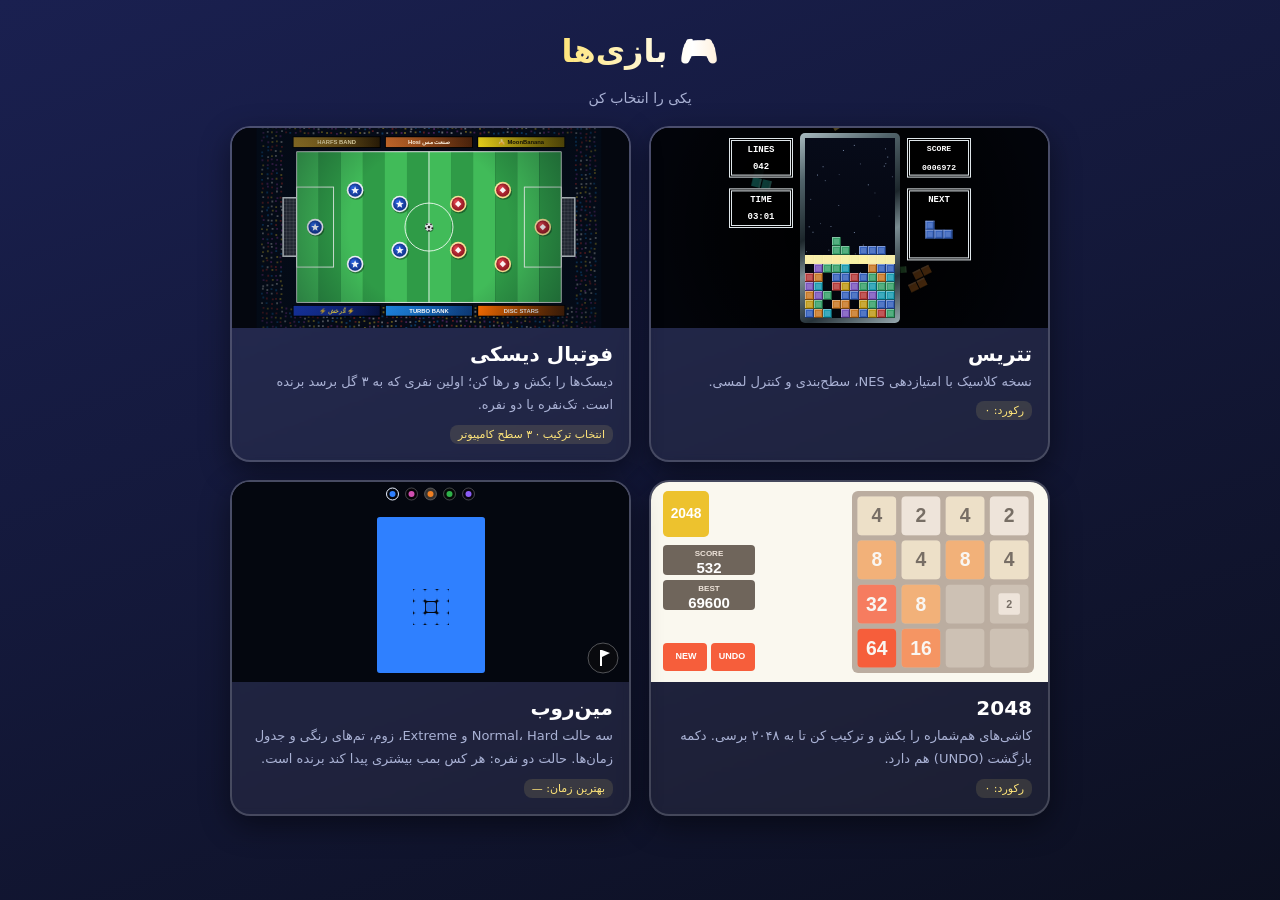
==== index.html @ 076b782a "Update games: hub, Tetris, Disc Football, 2048, Minesweeper" ====
<!DOCTYPE html>
<html lang="fa" dir="rtl">
<head>
<meta charset="UTF-8">
<meta name="viewport" content="width=device-width, initial-scale=1, viewport-fit=cover">
<meta name="theme-color" content="#0f1220">
<title>بازی‌ها</title>
<style>
*{box-sizing:border-box;-webkit-tap-highlight-color:transparent}
html,body{min-height:100%;margin:0}
body{background:linear-gradient(160deg,#1a2050,#0b0e1c 55%,#10241c);background-size:200% 200%;animation:bgMove 16s ease-in-out infinite alternate,pageIn .5s;
  color:#fff;font-family:Tahoma,system-ui,sans-serif;display:flex;flex-direction:column;align-items:center;
  padding:max(26px,env(safe-area-inset-top)) 16px 34px;gap:20px;min-height:100vh;overflow-x:hidden}
body.leaving{animation:out .26s forwards}
#fx{position:fixed;inset:0;pointer-events:none;overflow:hidden;z-index:0}
.fl{position:absolute;bottom:-60px;opacity:0;animation:floatUp linear infinite}
h1,p.sub,.grid{position:relative;z-index:1}
h1{margin:6px 0 0;font-size:32px;background:linear-gradient(90deg,#ffe57a,#fff,#ffb347,#ffe57a);background-size:250% 100%;-webkit-background-clip:text;background-clip:text;
  color:transparent;animation:shimmer 4s linear infinite,drop .8s cubic-bezier(.2,1.6,.4,1)}
p.sub{margin:0;color:#aab2d5;font-size:14px;animation:fadeUp .6s .2s backwards}
.grid{display:grid;grid-template-columns:1fr;gap:18px;width:100%;max-width:920px}
@media (min-width:640px){.grid{grid-template-columns:1fr 1fr}}
@media (min-width:960px){.grid{grid-template-columns:repeat(2,1fr);max-width:820px}}
a.card{display:block;text-decoration:none;color:inherit;border-radius:20px;overflow:hidden;border:2px solid rgba(255,255,255,.18);
  background:rgba(255,255,255,.06);backdrop-filter:blur(4px);box-shadow:0 10px 30px rgba(0,0,0,.45);
  animation:cardIn .7s cubic-bezier(.2,1.2,.4,1) backwards;transition:transform .2s,border-color .2s,box-shadow .2s}
a.card:nth-child(1){animation-delay:.25s}a.card:nth-child(2){animation-delay:.4s}a.card:nth-child(3){animation-delay:.55s}a.card:nth-child(4){animation-delay:.7s}
@media (hover:hover){a.card:hover{transform:translateY(-8px) scale(1.02);border-color:#ffe57a;box-shadow:0 18px 40px rgba(0,0,0,.55),0 0 24px rgba(255,229,122,.25)}}
a.card:active{transform:scale(.96);border-color:#ffe57a}
.thumb{height:200px;background:#000;position:relative;overflow:hidden;transition:transform .4s}
a.card:hover .thumb{transform:scale(1.06)}
.thumb canvas{position:absolute;inset:0;width:100%;height:100%;display:block}
.t1{background:radial-gradient(circle at 50% 120%,#1b2250,#000)}
.t2{background:repeating-linear-gradient(90deg,#2f8a3b 0 12.5%,#369a43 12.5% 25%)}
.t3{background:#faf8ef}
.info{padding:14px 16px 16px}
.info h2{margin:0 0 4px;font-size:20px}
.info p{margin:0;color:#aab2d5;font-size:13px;line-height:1.8}
.badge{display:inline-block;margin-top:8px;font-size:11px;color:#ffe57a;background:rgba(255,229,122,.12);border-radius:8px;padding:3px 8px}
.blk{position:absolute;width:26px;height:26px;border:3px solid rgba(255,255,255,.25);border-radius:3px;animation:fall 2.8s ease-in infinite backwards}
.disc{position:absolute;width:38px;height:38px;border-radius:50%;border:4px solid #e8edf5;box-shadow:0 4px 6px rgba(0,0,0,.4);animation:bob 2.2s ease-in-out infinite alternate}
.ball{position:absolute;left:calc(50% - 9px);top:76px;width:18px;height:18px;border-radius:50%;background:#fff;box-shadow:0 3px 4px rgba(0,0,0,.4);animation:roll 2.4s ease-in-out infinite alternate}
.t4{background:#04070f}
.ms{position:absolute;width:30px;height:30px;border-radius:6px;background:#2f80ff;animation:msPulse 2.6s ease-in-out infinite}
.msn{position:absolute;width:30px;height:30px;display:flex;align-items:center;justify-content:center;font:300 18px Arial;color:#eaf1ff}
.mt{position:absolute;width:44px;height:44px;border-radius:6px;display:flex;align-items:center;justify-content:center;font:800 20px Arial;color:#776e65;animation:pulse 2.4s ease-in-out infinite}
@keyframes pageIn{from{opacity:0}to{opacity:1}}
@keyframes out{to{opacity:0;transform:scale(.96)}}
@keyframes bgMove{from{background-position:0 0}to{background-position:100% 100%}}
@keyframes shimmer{to{background-position:-250% 0}}
@keyframes drop{from{opacity:0;transform:translateY(-40px) scale(.7)}to{opacity:1;transform:none}}
@keyframes fadeUp{from{opacity:0;transform:translateY(16px)}to{opacity:1;transform:none}}
@keyframes cardIn{from{opacity:0;transform:translateY(50px) scale(.88)}to{opacity:1;transform:none}}
@keyframes floatUp{0%{opacity:0;transform:translateY(0) rotate(0)}12%{opacity:.28}85%{opacity:.2}100%{opacity:0;transform:translateY(-115vh) rotate(300deg)}}
@keyframes fall{0%{opacity:0;transform:translateY(-70px)}25%{opacity:1}60%,100%{opacity:1;transform:none}}
@keyframes bob{to{transform:translateY(-9px)}}
@keyframes roll{from{transform:translateX(-44px) rotate(0)}to{transform:translateX(44px) rotate(540deg)}}
@keyframes msPulse{0%,100%{transform:scale(1);opacity:1}50%{transform:scale(.55);opacity:.55}}
@keyframes pulse{0%,100%{transform:scale(1)}50%{transform:scale(1.14)}}
@media (prefers-reduced-motion:reduce){*{animation-duration:.01ms!important;animation-iteration-count:1!important}}
</style>
</head>
<body>
<div id="fx"></div>
<h1>🎮 بازی‌ها</h1>
<p class="sub">یکی را انتخاب کن</p>
<div class="grid">
  <a class="card" href="tetris/">
    <div class="thumb"><canvas data-p="tetris"></canvas></div>
    <div class="info"><h2>تتریس</h2><p>نسخه کلاسیک با امتیازدهی NES، سطح‌بندی و کنترل لمسی.</p><span class="badge" id="tbest">رکورد: ۰</span></div>
  </a>
  <a class="card" href="soccer/">
    <div class="thumb"><canvas data-p="soccer"></canvas></div>
    <div class="info"><h2>فوتبال دیسکی</h2><p>دیسک‌ها را بکش و رها کن؛ اولین نفری که به ۳ گل برسد برنده است. تک‌نفره یا دو نفره.</p><span class="badge">انتخاب ترکیب · ۳ سطح کامپیوتر</span></div>
  </a>
  <a class="card" href="2048/">
    <div class="thumb"><canvas data-p="g2048"></canvas></div>
    <div class="info"><h2>2048</h2><p>کاشی‌های هم‌شماره را بکش و ترکیب کن تا به ۲۰۴۸ برسی. دکمه بازگشت (UNDO) هم دارد.</p><span class="badge" id="b2048">رکورد: ۰</span></div>
  </a>
  <a class="card" href="minesweeper/">
    <div class="thumb"><canvas data-p="mines"></canvas></div>
    <div class="info"><h2>مین‌روب</h2><p>سه حالت Normal، Hard و Extreme، زوم، تم‌های رنگی و جدول زمان‌ها. حالت دو نفره: هر کس بمب بیشتری پیدا کند برنده است.</p><span class="badge" id="bms">بهترین زمان: —</span></div>
  </a>
</div>
<script src="previews.js"></script>
<script>
try{
  const t=+localStorage.getItem('tetris-best-v2')||0, g=+localStorage.getItem('g2048-best')||0;
  if(t)document.getElementById('tbest').textContent='رکورد: '+t.toLocaleString('fa-IR');
  if(g)document.getElementById('b2048').textContent='رکورد: '+g.toLocaleString('fa-IR');
  const rc=JSON.parse(localStorage.getItem('ms-records')||'[]').filter(r=>r.d===0).map(r=>r.t); if(rc.length){const s=Math.floor(Math.min(...rc)/1000);document.getElementById('bms').textContent='بهترین زمان (Normal): '+Math.floor(s/60)+':'+String(s%60).padStart(2,'0');}
}catch(e){}
// floating background shapes
const fx=document.getElementById('fx'), cols=['#7a55bd','#1b9bb0','#c87825','#37a06a','#b53a3a','#3560bb','#edc22e','#f65e3b'];
for(let i=0;i<22;i++){
  const e=document.createElement('i'); e.className='fl'; const s=14+Math.random()*26;
  e.style.cssText=`left:${Math.random()*100}%;width:${s}px;height:${s}px;background:${cols[i%cols.length]};border-radius:${i%3===0?'50%':'4px'};animation-duration:${14+Math.random()*16}s;animation-delay:${-Math.random()*20}s`;
  fx.appendChild(e);
}
// page leave transition
document.querySelectorAll('a.card').forEach(a=>a.addEventListener('click',e=>{
  if(e.metaKey||e.ctrlKey)return; e.preventDefault(); document.body.classList.add('leaving'); setTimeout(()=>location.href=a.href,260);
}));
window.addEventListener('pageshow',()=>document.body.classList.remove('leaving'));
</script>
</body>
</html>
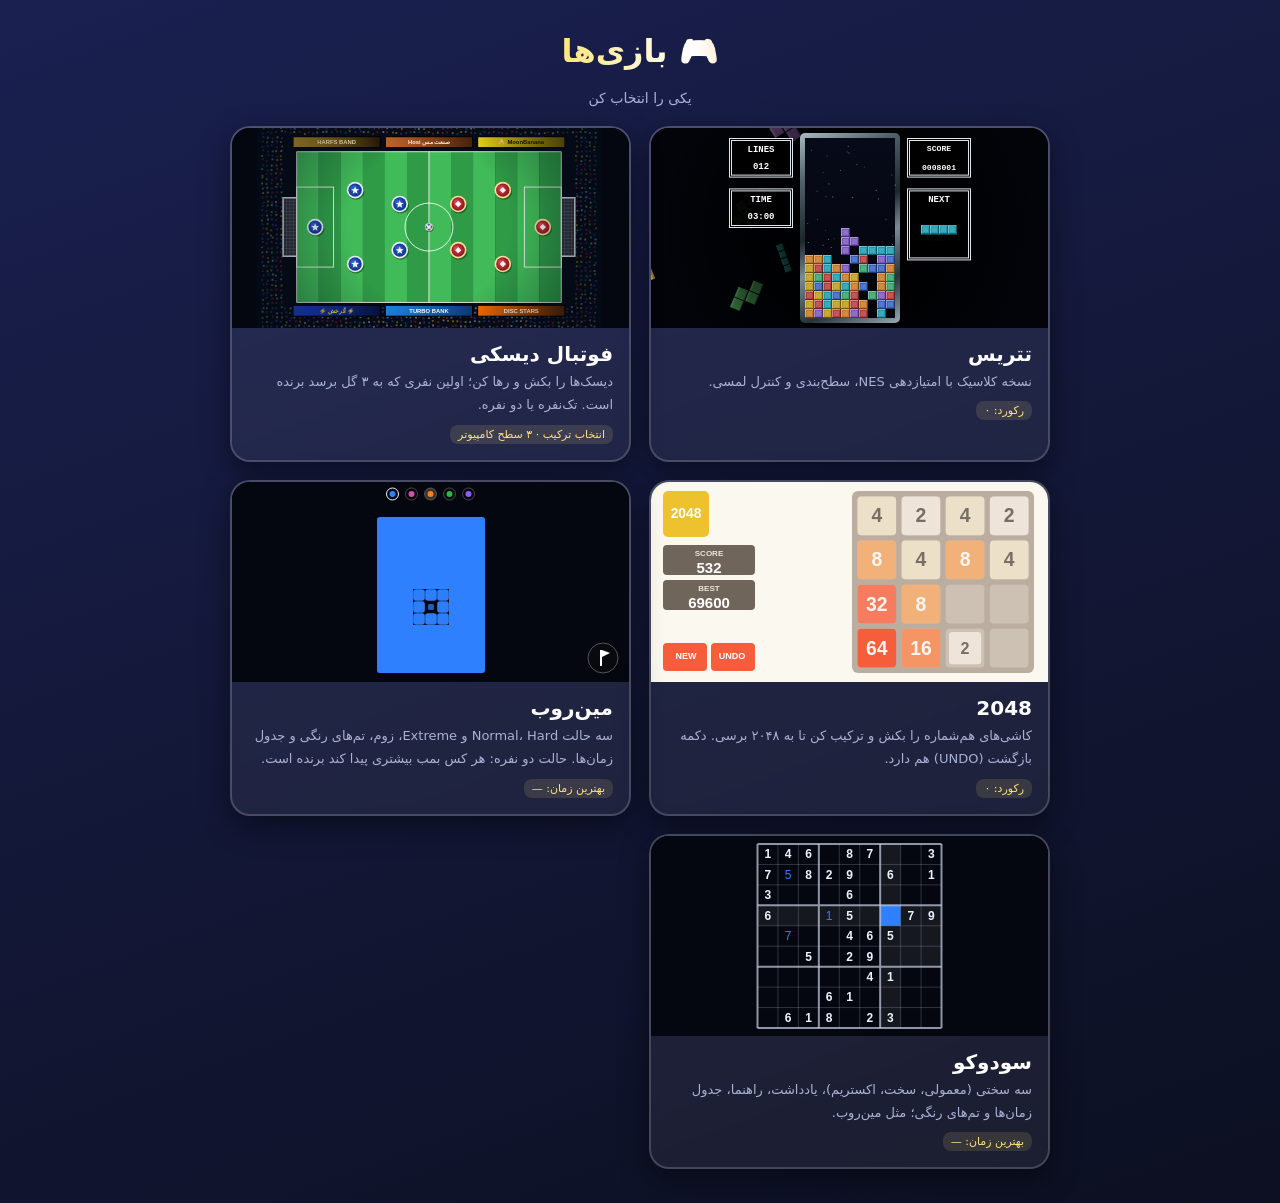
==== commit a7777f46: "Update games: hub, Tetris, Disc Football, 2048, Minesweeper, Sudoku" ====
--- a/index.html
+++ b/index.html
@@ -24,7 +24,7 @@
 a.card{display:block;text-decoration:none;color:inherit;border-radius:20px;overflow:hidden;border:2px solid rgba(255,255,255,.18);
   background:rgba(255,255,255,.06);backdrop-filter:blur(4px);box-shadow:0 10px 30px rgba(0,0,0,.45);
   animation:cardIn .7s cubic-bezier(.2,1.2,.4,1) backwards;transition:transform .2s,border-color .2s,box-shadow .2s}
-a.card:nth-child(1){animation-delay:.25s}a.card:nth-child(2){animation-delay:.4s}a.card:nth-child(3){animation-delay:.55s}a.card:nth-child(4){animation-delay:.7s}
+a.card:nth-child(1){animation-delay:.25s}a.card:nth-child(2){animation-delay:.4s}a.card:nth-child(3){animation-delay:.55s}a.card:nth-child(4){animation-delay:.7s}a.card:nth-child(5){animation-delay:.85s}
 @media (hover:hover){a.card:hover{transform:translateY(-8px) scale(1.02);border-color:#ffe57a;box-shadow:0 18px 40px rgba(0,0,0,.55),0 0 24px rgba(255,229,122,.25)}}
 a.card:active{transform:scale(.96);border-color:#ffe57a}
 .thumb{height:200px;background:#000;position:relative;overflow:hidden;transition:transform .4s}
@@ -81,6 +81,10 @@
     <div class="thumb"><canvas data-p="mines"></canvas></div>
     <div class="info"><h2>مین‌روب</h2><p>سه حالت Normal، Hard و Extreme، زوم، تم‌های رنگی و جدول زمان‌ها. حالت دو نفره: هر کس بمب بیشتری پیدا کند برنده است.</p><span class="badge" id="bms">بهترین زمان: —</span></div>
   </a>
+  <a class="card" href="sudoku/">
+    <div class="thumb"><canvas data-p="sudoku"></canvas></div>
+    <div class="info"><h2>سودوکو</h2><p>سه سختی (معمولی، سخت، اکستریم)، یادداشت، راهنما، جدول زمان‌ها و تم‌های رنگی؛ مثل مین‌روب.</p><span class="badge" id="bsd">بهترین زمان: —</span></div>
+  </a>
 </div>
 <script src="previews.js"></script>
 <script>
@@ -88,6 +92,7 @@
   const t=+localStorage.getItem('tetris-best-v2')||0, g=+localStorage.getItem('g2048-best')||0;
   if(t)document.getElementById('tbest').textContent='رکورد: '+t.toLocaleString('fa-IR');
   if(g)document.getElementById('b2048').textContent='رکورد: '+g.toLocaleString('fa-IR');
+  const sdr=JSON.parse(localStorage.getItem('sd-records')||'[]').filter(r=>r.d===0).map(r=>r.t); if(sdr.length){const s2=Math.floor(Math.min(...sdr)/1000);document.getElementById('bsd').textContent='بهترین زمان (معمولی): '+Math.floor(s2/60)+':'+String(s2%60).padStart(2,'0');}
   const rc=JSON.parse(localStorage.getItem('ms-records')||'[]').filter(r=>r.d===0).map(r=>r.t); if(rc.length){const s=Math.floor(Math.min(...rc)/1000);document.getElementById('bms').textContent='بهترین زمان (Normal): '+Math.floor(s/60)+':'+String(s%60).padStart(2,'0');}
 }catch(e){}
 // floating background shapes
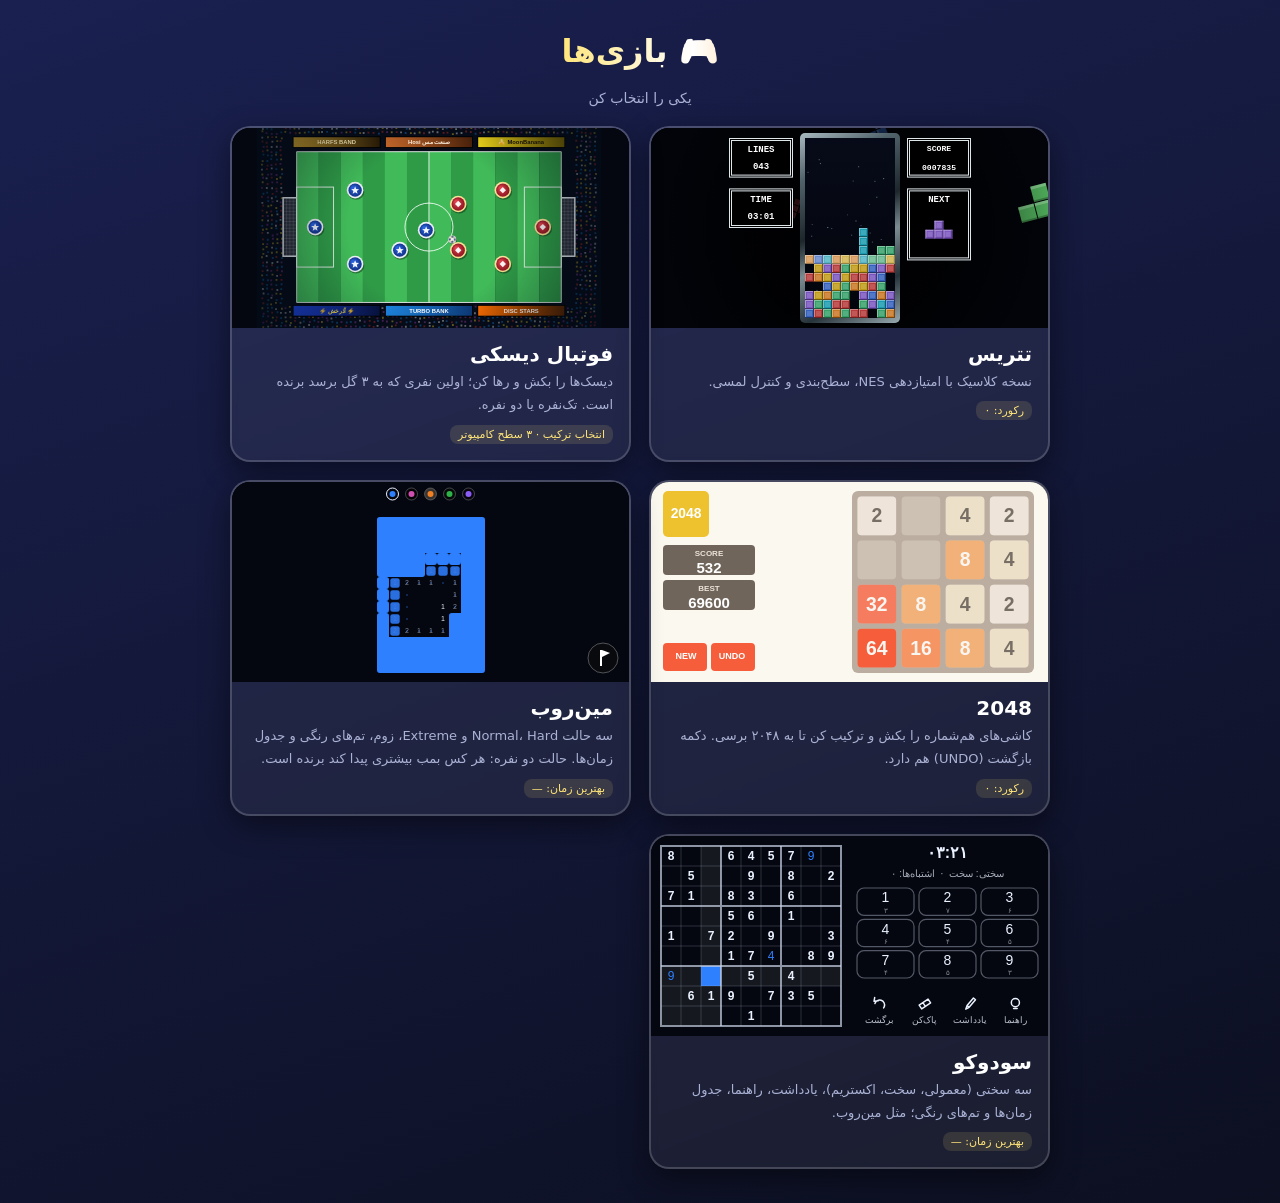
==== commit 039dee1a: "Update games: hub, Tetris, Disc Football, 2048, Minesweeper, Sudoku" ====
--- a/index.html
+++ b/index.html
@@ -13,6 +13,8 @@
   padding:max(26px,env(safe-area-inset-top)) 16px 34px;gap:20px;min-height:100vh;overflow-x:hidden}
 body.leaving{animation:out .26s forwards}
 #fx{position:fixed;inset:0;pointer-events:none;overflow:hidden;z-index:0}
+.sym{position:absolute;bottom:-70px;opacity:0;fill:none;stroke:currentColor;stroke-width:2.4;stroke-linecap:round;stroke-linejoin:round;filter:drop-shadow(0 0 6px currentColor);animation:floatSym linear infinite}
+@keyframes floatSym{0%{opacity:0;transform:translate(0,0) rotate(0)}10%{opacity:.65}50%{transform:translate(var(--dx),-60vh) rotate(180deg)}90%{opacity:.5}100%{opacity:0;transform:translate(0,-118vh) rotate(360deg)}}
 .fl{position:absolute;bottom:-60px;opacity:0;animation:floatUp linear infinite}
 h1,p.sub,.grid{position:relative;z-index:1}
 h1{margin:6px 0 0;font-size:32px;background:linear-gradient(90deg,#ffe57a,#fff,#ffb347,#ffe57a);background-size:250% 100%;-webkit-background-clip:text;background-clip:text;
@@ -95,11 +97,18 @@
   const sdr=JSON.parse(localStorage.getItem('sd-records')||'[]').filter(r=>r.d===0).map(r=>r.t); if(sdr.length){const s2=Math.floor(Math.min(...sdr)/1000);document.getElementById('bsd').textContent='بهترین زمان (معمولی): '+Math.floor(s2/60)+':'+String(s2%60).padStart(2,'0');}
   const rc=JSON.parse(localStorage.getItem('ms-records')||'[]').filter(r=>r.d===0).map(r=>r.t); if(rc.length){const s=Math.floor(Math.min(...rc)/1000);document.getElementById('bms').textContent='بهترین زمان (Normal): '+Math.floor(s/60)+':'+String(s%60).padStart(2,'0');}
 }catch(e){}
-// floating background shapes
-const fx=document.getElementById('fx'), cols=['#7a55bd','#1b9bb0','#c87825','#37a06a','#b53a3a','#3560bb','#edc22e','#f65e3b'];
-for(let i=0;i<22;i++){
-  const e=document.createElement('i'); e.className='fl'; const s=14+Math.random()*26;
-  e.style.cssText=`left:${Math.random()*100}%;width:${s}px;height:${s}px;background:${cols[i%cols.length]};border-radius:${i%3===0?'50%':'4px'};animation-duration:${14+Math.random()*16}s;animation-delay:${-Math.random()*20}s`;
+// floating PlayStation symbols (triangle / circle / cross / square), each in its own colour
+const fx=document.getElementById('fx');
+const SYM=[
+  ['#3ddc97','<path d="M12 3.5 21 19.5H3z"/>'],
+  ['#ff4d5e','<circle cx="12" cy="12" r="8.5"/>'],
+  ['#4aa3ff','<path d="M5 5l14 14M19 5L5 19"/>'],
+  ['#ff6ec7','<rect x="4" y="4" width="16" height="16" rx="1.2"/>']
+];
+for(let i=0;i<26;i++){
+  const [col,path]=SYM[i%4], s=24+Math.random()*30, e=document.createElementNS('http://www.w3.org/2000/svg','svg');
+  e.setAttribute('viewBox','0 0 24 24'); e.setAttribute('class','sym'); e.innerHTML=path;
+  e.style.cssText=`left:${Math.random()*96}%;width:${s}px;height:${s}px;color:${col};--dx:${(Math.random()-.5)*90}px;animation-duration:${13+Math.random()*15}s;animation-delay:${-Math.random()*24}s`;
   fx.appendChild(e);
 }
 // page leave transition
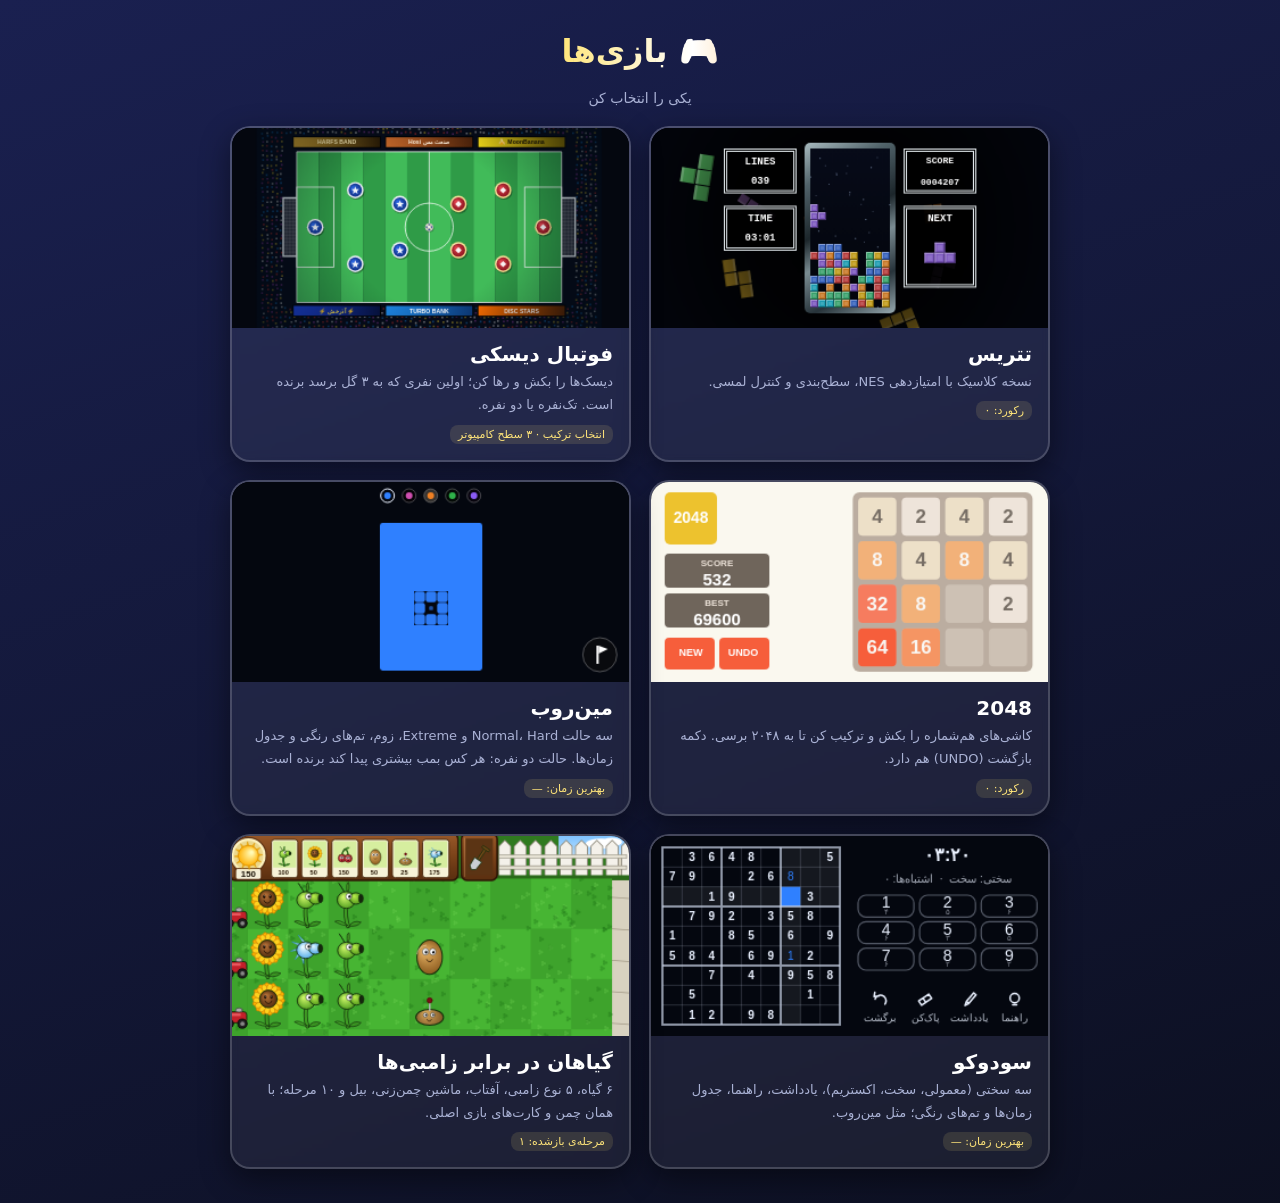
==== commit 1d520b2d: "Update games: hub, Tetris, Disc Football, 2048, Minesweeper, Sudoku, PvZ" ====
--- a/index.html
+++ b/index.html
@@ -26,7 +26,7 @@
 a.card{display:block;text-decoration:none;color:inherit;border-radius:20px;overflow:hidden;border:2px solid rgba(255,255,255,.18);
   background:rgba(255,255,255,.06);backdrop-filter:blur(4px);box-shadow:0 10px 30px rgba(0,0,0,.45);
   animation:cardIn .7s cubic-bezier(.2,1.2,.4,1) backwards;transition:transform .2s,border-color .2s,box-shadow .2s}
-a.card:nth-child(1){animation-delay:.25s}a.card:nth-child(2){animation-delay:.4s}a.card:nth-child(3){animation-delay:.55s}a.card:nth-child(4){animation-delay:.7s}a.card:nth-child(5){animation-delay:.85s}
+a.card:nth-child(1){animation-delay:.25s}a.card:nth-child(2){animation-delay:.4s}a.card:nth-child(3){animation-delay:.55s}a.card:nth-child(4){animation-delay:.7s}a.card:nth-child(5){animation-delay:.85s}a.card:nth-child(6){animation-delay:1s}
 @media (hover:hover){a.card:hover{transform:translateY(-8px) scale(1.02);border-color:#ffe57a;box-shadow:0 18px 40px rgba(0,0,0,.55),0 0 24px rgba(255,229,122,.25)}}
 a.card:active{transform:scale(.96);border-color:#ffe57a}
 .thumb{height:200px;background:#000;position:relative;overflow:hidden;transition:transform .4s}
@@ -87,10 +87,17 @@
     <div class="thumb"><canvas data-p="sudoku"></canvas></div>
     <div class="info"><h2>سودوکو</h2><p>سه سختی (معمولی، سخت، اکستریم)، یادداشت، راهنما، جدول زمان‌ها و تم‌های رنگی؛ مثل مین‌روب.</p><span class="badge" id="bsd">بهترین زمان: —</span></div>
   </a>
+  <a class="card" href="pvz/">
+    <div class="thumb"><canvas data-p="pvz"></canvas></div>
+    <div class="info"><h2>گیاهان در برابر زامبی‌ها</h2><p>۶ گیاه، ۵ نوع زامبی، آفتاب، ماشین چمن‌زنی، بیل و ۱۰ مرحله؛ با همان چمن و کارت‌های بازی اصلی.</p><span class="badge" id="bpvz">مرحله‌ی باز‌شده: ۱</span></div>
+  </a>
 </div>
-<script src="previews.js"></script>
+<script src="pvz/art.js?v=1792929703"></script>
+<script src="previews.js?v=1792929703"></script>
 <script>
+const BUILD='1792929703';
 try{
+  const pu=+localStorage.getItem('pvz-unlocked')||1; document.getElementById('bpvz').textContent='مرحله‌ی باز‌شده: '+pu.toLocaleString('fa-IR');
   const t=+localStorage.getItem('tetris-best-v2')||0, g=+localStorage.getItem('g2048-best')||0;
   if(t)document.getElementById('tbest').textContent='رکورد: '+t.toLocaleString('fa-IR');
   if(g)document.getElementById('b2048').textContent='رکورد: '+g.toLocaleString('fa-IR');
@@ -113,7 +120,7 @@
 }
 // page leave transition
 document.querySelectorAll('a.card').forEach(a=>a.addEventListener('click',e=>{
-  if(e.metaKey||e.ctrlKey)return; e.preventDefault(); document.body.classList.add('leaving'); setTimeout(()=>location.href=a.href,260);
+  if(e.metaKey||e.ctrlKey)return; e.preventDefault(); document.body.classList.add('leaving'); setTimeout(()=>location.href=a.href+(a.href.includes('?')?'&':'?')+'v='+BUILD,260);
 }));
 window.addEventListener('pageshow',()=>document.body.classList.remove('leaving'));
 </script>
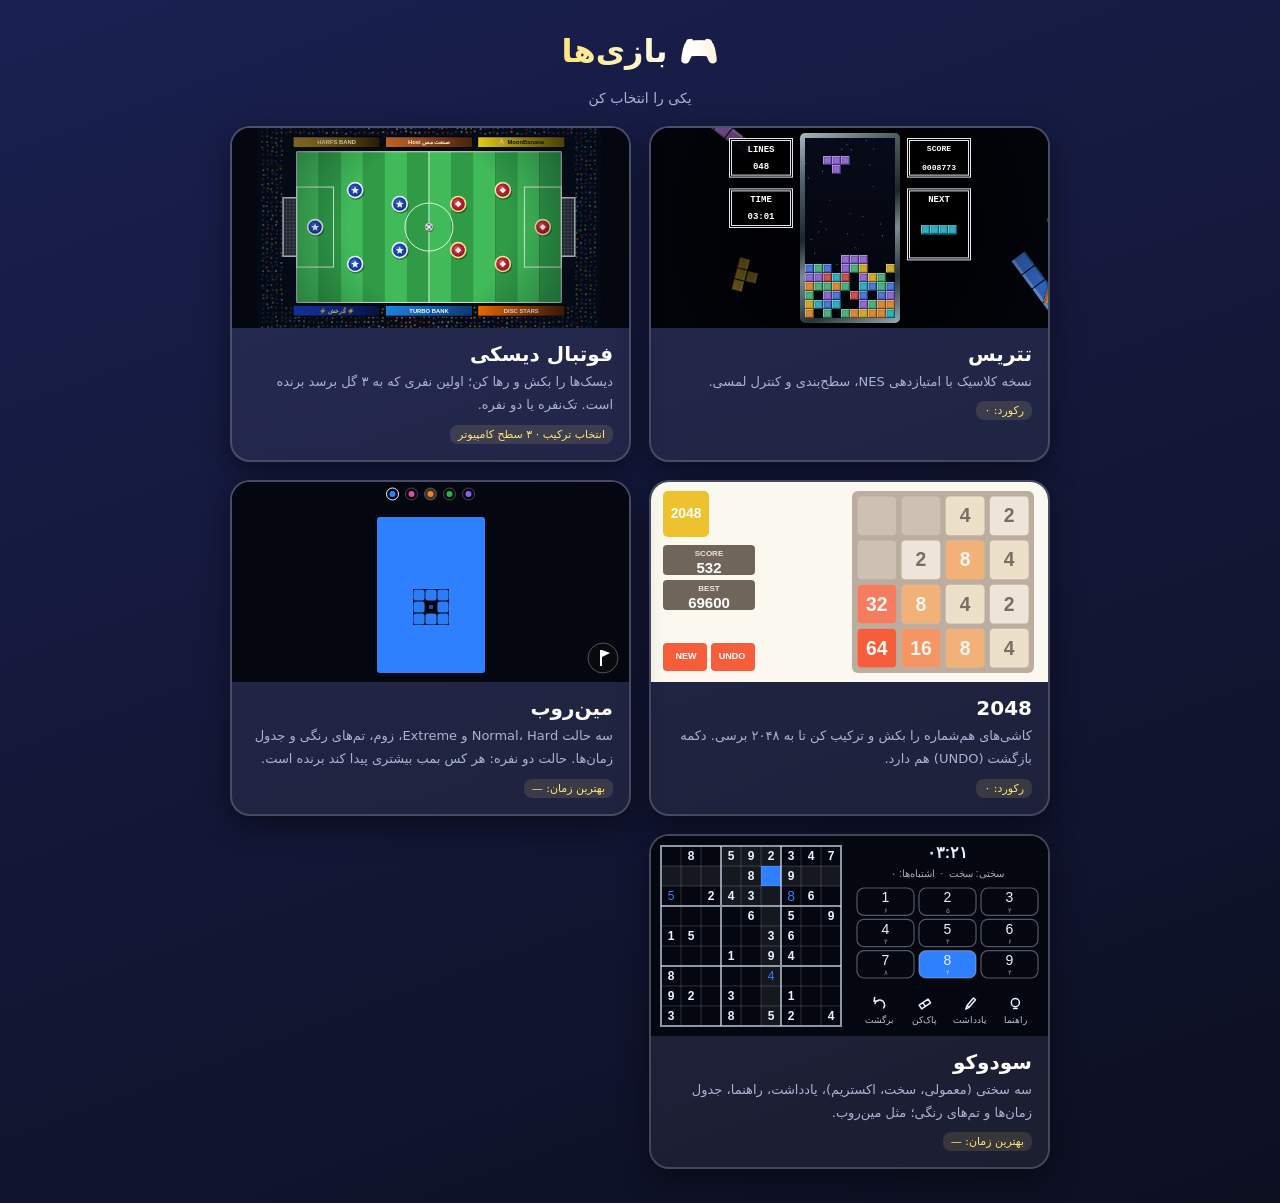
==== commit 1a6e6653: "Update games: hub, Tetris, Disc Football, 2048, Minesweeper, Sudoku, PvZ" ====
--- a/index.html
+++ b/index.html
@@ -26,7 +26,7 @@
 a.card{display:block;text-decoration:none;color:inherit;border-radius:20px;overflow:hidden;border:2px solid rgba(255,255,255,.18);
   background:rgba(255,255,255,.06);backdrop-filter:blur(4px);box-shadow:0 10px 30px rgba(0,0,0,.45);
   animation:cardIn .7s cubic-bezier(.2,1.2,.4,1) backwards;transition:transform .2s,border-color .2s,box-shadow .2s}
-a.card:nth-child(1){animation-delay:.25s}a.card:nth-child(2){animation-delay:.4s}a.card:nth-child(3){animation-delay:.55s}a.card:nth-child(4){animation-delay:.7s}a.card:nth-child(5){animation-delay:.85s}a.card:nth-child(6){animation-delay:1s}
+a.card:nth-child(1){animation-delay:.25s}a.card:nth-child(2){animation-delay:.4s}a.card:nth-child(3){animation-delay:.55s}a.card:nth-child(4){animation-delay:.7s}a.card:nth-child(5){animation-delay:.85s}
 @media (hover:hover){a.card:hover{transform:translateY(-8px) scale(1.02);border-color:#ffe57a;box-shadow:0 18px 40px rgba(0,0,0,.55),0 0 24px rgba(255,229,122,.25)}}
 a.card:active{transform:scale(.96);border-color:#ffe57a}
 .thumb{height:200px;background:#000;position:relative;overflow:hidden;transition:transform .4s}
@@ -87,17 +87,11 @@
     <div class="thumb"><canvas data-p="sudoku"></canvas></div>
     <div class="info"><h2>سودوکو</h2><p>سه سختی (معمولی، سخت، اکستریم)، یادداشت، راهنما، جدول زمان‌ها و تم‌های رنگی؛ مثل مین‌روب.</p><span class="badge" id="bsd">بهترین زمان: —</span></div>
   </a>
-  <a class="card" href="pvz/">
-    <div class="thumb"><canvas data-p="pvz"></canvas></div>
-    <div class="info"><h2>گیاهان در برابر زامبی‌ها</h2><p>۶ گیاه، ۵ نوع زامبی، آفتاب، ماشین چمن‌زنی، بیل و ۱۰ مرحله؛ با همان چمن و کارت‌های بازی اصلی.</p><span class="badge" id="bpvz">مرحله‌ی باز‌شده: ۱</span></div>
-  </a>
 </div>
-<script src="pvz/art.js?v=1792929703"></script>
-<script src="previews.js?v=1792929703"></script>
+<script src="previews.js?v=1792948452"></script>
 <script>
-const BUILD='1792929703';
+const BUILD='1792948452';
 try{
-  const pu=+localStorage.getItem('pvz-unlocked')||1; document.getElementById('bpvz').textContent='مرحله‌ی باز‌شده: '+pu.toLocaleString('fa-IR');
   const t=+localStorage.getItem('tetris-best-v2')||0, g=+localStorage.getItem('g2048-best')||0;
   if(t)document.getElementById('tbest').textContent='رکورد: '+t.toLocaleString('fa-IR');
   if(g)document.getElementById('b2048').textContent='رکورد: '+g.toLocaleString('fa-IR');
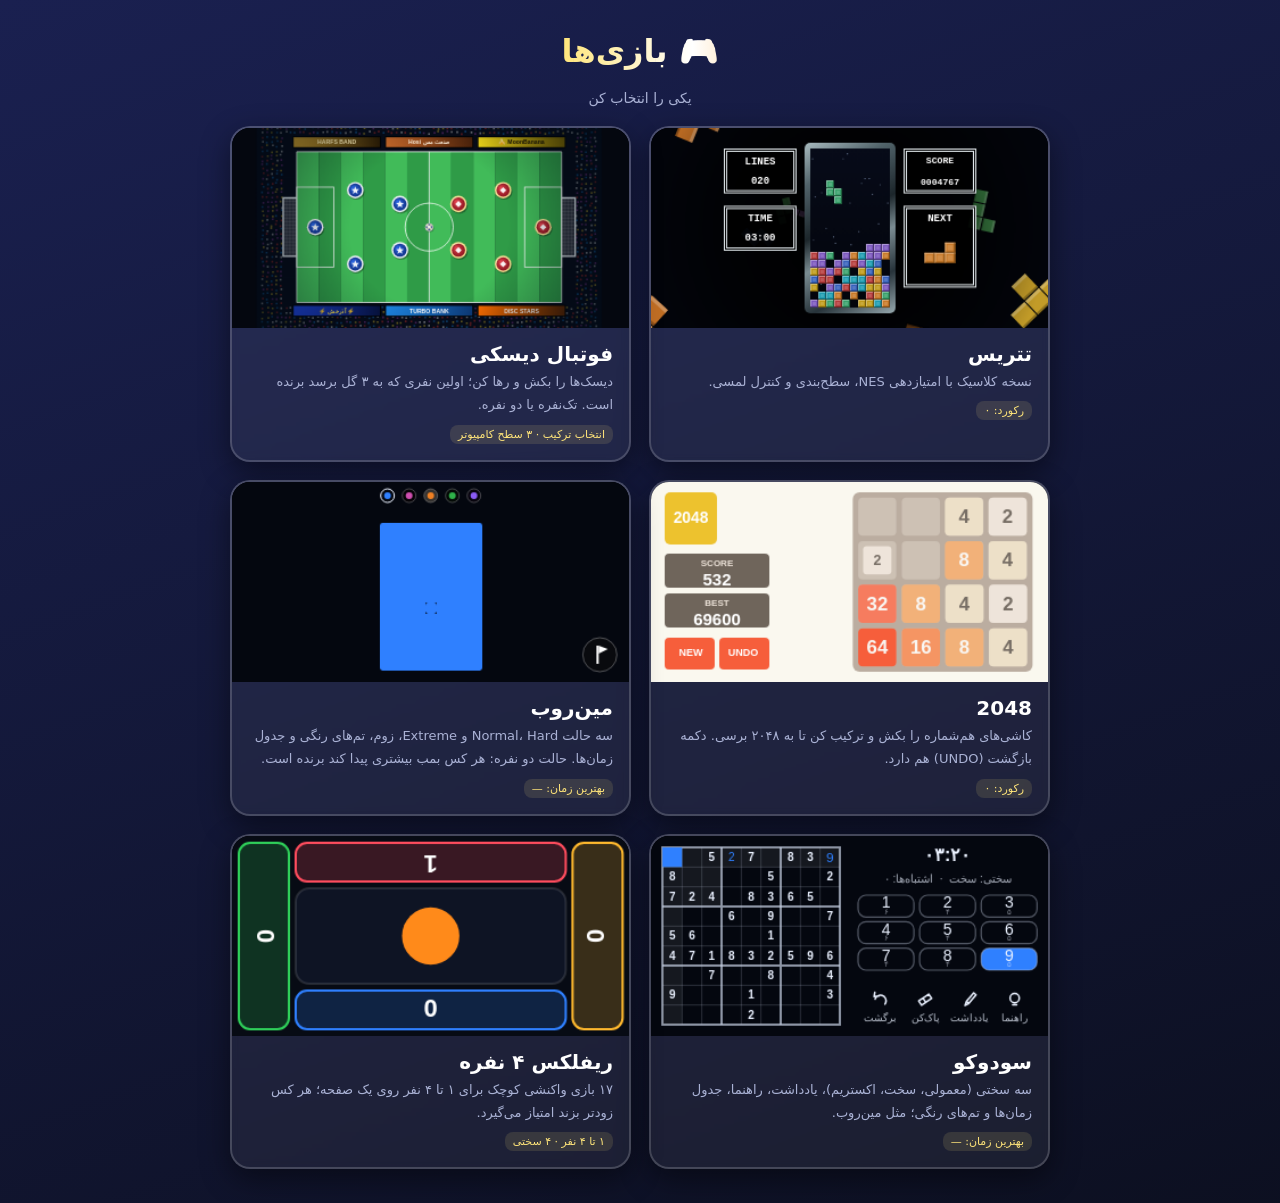
==== commit 0f239b45: "Update games: hub, Tetris, Disc Football, 2048, Minesweeper, Sudoku, Reflex" ====
--- a/index.html
+++ b/index.html
@@ -26,7 +26,7 @@
 a.card{display:block;text-decoration:none;color:inherit;border-radius:20px;overflow:hidden;border:2px solid rgba(255,255,255,.18);
   background:rgba(255,255,255,.06);backdrop-filter:blur(4px);box-shadow:0 10px 30px rgba(0,0,0,.45);
   animation:cardIn .7s cubic-bezier(.2,1.2,.4,1) backwards;transition:transform .2s,border-color .2s,box-shadow .2s}
-a.card:nth-child(1){animation-delay:.25s}a.card:nth-child(2){animation-delay:.4s}a.card:nth-child(3){animation-delay:.55s}a.card:nth-child(4){animation-delay:.7s}a.card:nth-child(5){animation-delay:.85s}
+a.card:nth-child(1){animation-delay:.25s}a.card:nth-child(2){animation-delay:.4s}a.card:nth-child(3){animation-delay:.55s}a.card:nth-child(4){animation-delay:.7s}a.card:nth-child(5){animation-delay:.85s}a.card:nth-child(6){animation-delay:1s}
 @media (hover:hover){a.card:hover{transform:translateY(-8px) scale(1.02);border-color:#ffe57a;box-shadow:0 18px 40px rgba(0,0,0,.55),0 0 24px rgba(255,229,122,.25)}}
 a.card:active{transform:scale(.96);border-color:#ffe57a}
 .thumb{height:200px;background:#000;position:relative;overflow:hidden;transition:transform .4s}
@@ -87,10 +87,14 @@
     <div class="thumb"><canvas data-p="sudoku"></canvas></div>
     <div class="info"><h2>سودوکو</h2><p>سه سختی (معمولی، سخت، اکستریم)، یادداشت، راهنما، جدول زمان‌ها و تم‌های رنگی؛ مثل مین‌روب.</p><span class="badge" id="bsd">بهترین زمان: —</span></div>
   </a>
+  <a class="card" href="reflex/">
+    <div class="thumb"><canvas data-p="reflex"></canvas></div>
+    <div class="info"><h2>ریفلکس ۴ نفره</h2><p>۱۷ بازی واکنشی کوچک برای ۱ تا ۴ نفر روی یک صفحه؛ هر کس زودتر بزند امتیاز می‌گیرد.</p><span class="badge">۱ تا ۴ نفر · ۴ سختی</span></div>
+  </a>
 </div>
-<script src="previews.js?v=1792948452"></script>
+<script src="previews.js?v=1793087047"></script>
 <script>
-const BUILD='1792948452';
+const BUILD='1793087047';
 try{
   const t=+localStorage.getItem('tetris-best-v2')||0, g=+localStorage.getItem('g2048-best')||0;
   if(t)document.getElementById('tbest').textContent='رکورد: '+t.toLocaleString('fa-IR');
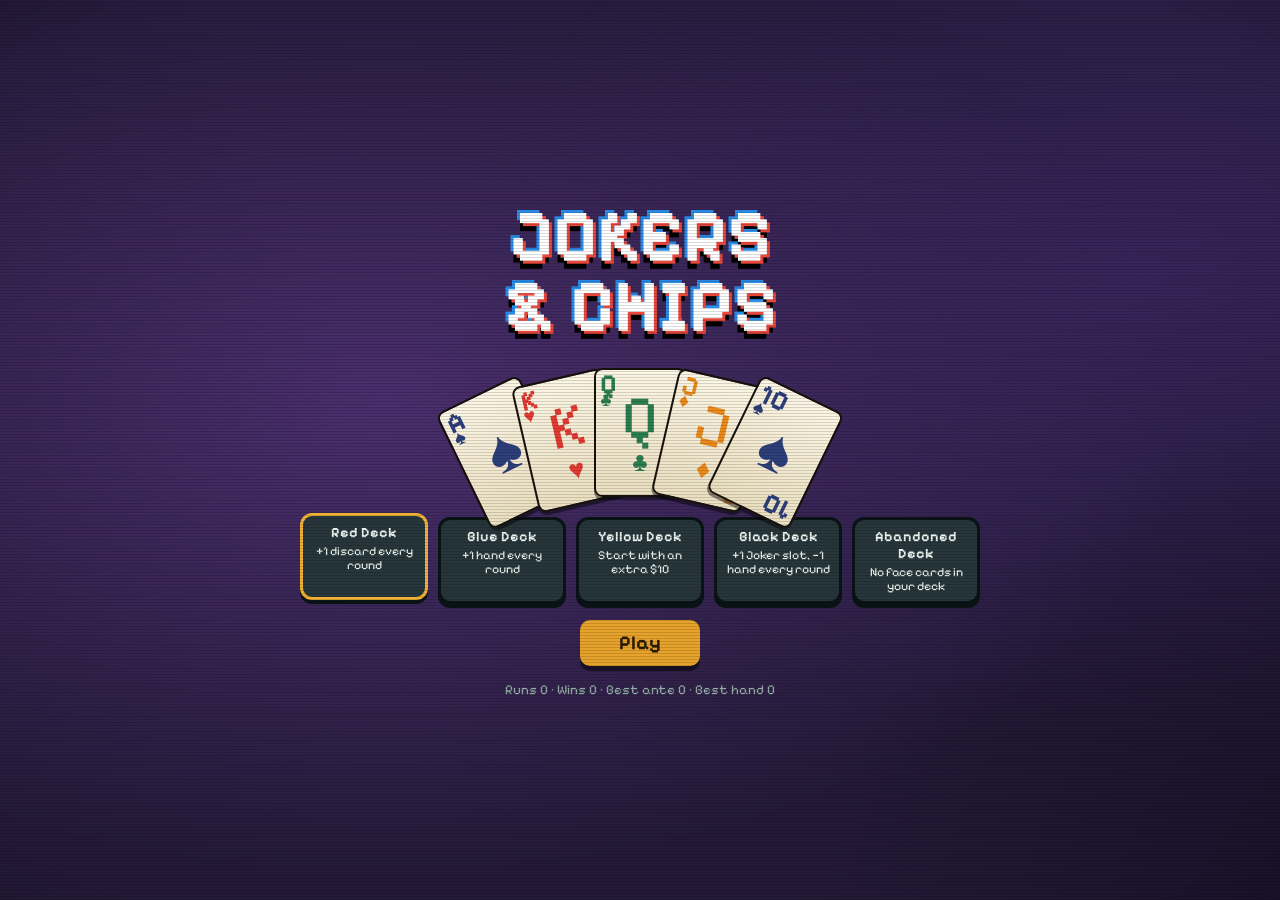
==== commit c515337b: "Update games: hub, Tetris, Disc Football, 2048, Minesweeper, Sudoku, Reflex" ====
--- a/index.html
+++ b/index.html
@@ -1,126 +1,1115 @@
 <!DOCTYPE html>
-<html lang="fa" dir="rtl">
+<html lang="en">
 <head>
-<meta charset="UTF-8">
-<meta name="viewport" content="width=device-width, initial-scale=1, viewport-fit=cover">
-<meta name="theme-color" content="#0f1220">
-<title>بازی‌ها</title>
+<meta charset="utf-8">
+<meta name="viewport" content="width=device-width,initial-scale=1,viewport-fit=cover,maximum-scale=1,user-scalable=no">
+<meta name="theme-color" content="#173d34">
+<title>Jokers &amp; Chips – a poker roguelike</title>
+<link rel="preconnect" href="https://fonts.googleapis.com">
+<link rel="preconnect" href="https://fonts.gstatic.com" crossorigin>
+<link href="https://fonts.googleapis.com/css2?family=Pixelify+Sans:wght@400;600;700&display=swap" rel="stylesheet">
 <style>
-*{box-sizing:border-box;-webkit-tap-highlight-color:transparent}
-html,body{min-height:100%;margin:0}
-body{background:linear-gradient(160deg,#1a2050,#0b0e1c 55%,#10241c);background-size:200% 200%;animation:bgMove 16s ease-in-out infinite alternate,pageIn .5s;
-  color:#fff;font-family:Tahoma,system-ui,sans-serif;display:flex;flex-direction:column;align-items:center;
-  padding:max(26px,env(safe-area-inset-top)) 16px 34px;gap:20px;min-height:100vh;overflow-x:hidden}
-body.leaving{animation:out .26s forwards}
-#fx{position:fixed;inset:0;pointer-events:none;overflow:hidden;z-index:0}
-.sym{position:absolute;bottom:-70px;opacity:0;fill:none;stroke:currentColor;stroke-width:2.4;stroke-linecap:round;stroke-linejoin:round;filter:drop-shadow(0 0 6px currentColor);animation:floatSym linear infinite}
-@keyframes floatSym{0%{opacity:0;transform:translate(0,0) rotate(0)}10%{opacity:.65}50%{transform:translate(var(--dx),-60vh) rotate(180deg)}90%{opacity:.5}100%{opacity:0;transform:translate(0,-118vh) rotate(360deg)}}
-.fl{position:absolute;bottom:-60px;opacity:0;animation:floatUp linear infinite}
-h1,p.sub,.grid{position:relative;z-index:1}
-h1{margin:6px 0 0;font-size:32px;background:linear-gradient(90deg,#ffe57a,#fff,#ffb347,#ffe57a);background-size:250% 100%;-webkit-background-clip:text;background-clip:text;
-  color:transparent;animation:shimmer 4s linear infinite,drop .8s cubic-bezier(.2,1.6,.4,1)}
-p.sub{margin:0;color:#aab2d5;font-size:14px;animation:fadeUp .6s .2s backwards}
-.grid{display:grid;grid-template-columns:1fr;gap:18px;width:100%;max-width:920px}
-@media (min-width:640px){.grid{grid-template-columns:1fr 1fr}}
-@media (min-width:960px){.grid{grid-template-columns:repeat(2,1fr);max-width:820px}}
-a.card{display:block;text-decoration:none;color:inherit;border-radius:20px;overflow:hidden;border:2px solid rgba(255,255,255,.18);
-  background:rgba(255,255,255,.06);backdrop-filter:blur(4px);box-shadow:0 10px 30px rgba(0,0,0,.45);
-  animation:cardIn .7s cubic-bezier(.2,1.2,.4,1) backwards;transition:transform .2s,border-color .2s,box-shadow .2s}
-a.card:nth-child(1){animation-delay:.25s}a.card:nth-child(2){animation-delay:.4s}a.card:nth-child(3){animation-delay:.55s}a.card:nth-child(4){animation-delay:.7s}a.card:nth-child(5){animation-delay:.85s}a.card:nth-child(6){animation-delay:1s}
-@media (hover:hover){a.card:hover{transform:translateY(-8px) scale(1.02);border-color:#ffe57a;box-shadow:0 18px 40px rgba(0,0,0,.55),0 0 24px rgba(255,229,122,.25)}}
-a.card:active{transform:scale(.96);border-color:#ffe57a}
-.thumb{height:200px;background:#000;position:relative;overflow:hidden;transition:transform .4s}
-a.card:hover .thumb{transform:scale(1.06)}
-.thumb canvas{position:absolute;inset:0;width:100%;height:100%;display:block}
-.t1{background:radial-gradient(circle at 50% 120%,#1b2250,#000)}
-.t2{background:repeating-linear-gradient(90deg,#2f8a3b 0 12.5%,#369a43 12.5% 25%)}
-.t3{background:#faf8ef}
-.info{padding:14px 16px 16px}
-.info h2{margin:0 0 4px;font-size:20px}
-.info p{margin:0;color:#aab2d5;font-size:13px;line-height:1.8}
-.badge{display:inline-block;margin-top:8px;font-size:11px;color:#ffe57a;background:rgba(255,229,122,.12);border-radius:8px;padding:3px 8px}
-.blk{position:absolute;width:26px;height:26px;border:3px solid rgba(255,255,255,.25);border-radius:3px;animation:fall 2.8s ease-in infinite backwards}
-.disc{position:absolute;width:38px;height:38px;border-radius:50%;border:4px solid #e8edf5;box-shadow:0 4px 6px rgba(0,0,0,.4);animation:bob 2.2s ease-in-out infinite alternate}
-.ball{position:absolute;left:calc(50% - 9px);top:76px;width:18px;height:18px;border-radius:50%;background:#fff;box-shadow:0 3px 4px rgba(0,0,0,.4);animation:roll 2.4s ease-in-out infinite alternate}
-.t4{background:#04070f}
-.ms{position:absolute;width:30px;height:30px;border-radius:6px;background:#2f80ff;animation:msPulse 2.6s ease-in-out infinite}
-.msn{position:absolute;width:30px;height:30px;display:flex;align-items:center;justify-content:center;font:300 18px Arial;color:#eaf1ff}
-.mt{position:absolute;width:44px;height:44px;border-radius:6px;display:flex;align-items:center;justify-content:center;font:800 20px Arial;color:#776e65;animation:pulse 2.4s ease-in-out infinite}
-@keyframes pageIn{from{opacity:0}to{opacity:1}}
-@keyframes out{to{opacity:0;transform:scale(.96)}}
-@keyframes bgMove{from{background-position:0 0}to{background-position:100% 100%}}
-@keyframes shimmer{to{background-position:-250% 0}}
-@keyframes drop{from{opacity:0;transform:translateY(-40px) scale(.7)}to{opacity:1;transform:none}}
-@keyframes fadeUp{from{opacity:0;transform:translateY(16px)}to{opacity:1;transform:none}}
-@keyframes cardIn{from{opacity:0;transform:translateY(50px) scale(.88)}to{opacity:1;transform:none}}
-@keyframes floatUp{0%{opacity:0;transform:translateY(0) rotate(0)}12%{opacity:.28}85%{opacity:.2}100%{opacity:0;transform:translateY(-115vh) rotate(300deg)}}
-@keyframes fall{0%{opacity:0;transform:translateY(-70px)}25%{opacity:1}60%,100%{opacity:1;transform:none}}
-@keyframes bob{to{transform:translateY(-9px)}}
-@keyframes roll{from{transform:translateX(-44px) rotate(0)}to{transform:translateX(44px) rotate(540deg)}}
-@keyframes msPulse{0%,100%{transform:scale(1);opacity:1}50%{transform:scale(.55);opacity:.55}}
-@keyframes pulse{0%,100%{transform:scale(1)}50%{transform:scale(1.14)}}
-@media (prefers-reduced-motion:reduce){*{animation-duration:.01ms!important;animation-iteration-count:1!important}}
+:root{
+  --felt:#1f4f43;--ink:#0a1316;--panel:#26363a;--panel2:#1a272b;--chip:#2a8de8;--mult:#e8483c;
+  --gold:#f2b134;--cream:#f4ecd8;--txt:#eaf3ef;--muted:#92aca5;--green:#3fae6a;
+  --cw:84px;--jw:76px;
+  font-family:'Pixelify Sans','Courier New',monospace;
+}
+*{box-sizing:border-box;-webkit-tap-highlight-color:transparent;-webkit-user-select:none;user-select:none}
+html,body{margin:0;height:100%;overflow:hidden;background:#0b1512;color:var(--txt)}
+body{font-size:15px;--b0:#173d34;--b1:#2c6a58;--b2:#0f2b26;--b3:#255a4a}
+body.ph-shop{--b0:#3a1519;--b1:#7a2630;--b2:#26090d;--b3:#5b1c24}
+body.ph-blinds{--b0:#15252d;--b1:#2c5066;--b2:#0d1920;--b3:#233f50}
+body.ph-menu{--b0:#241a38;--b1:#4a2f6e;--b2:#150f24;--b3:#37245a}
+button{font-family:inherit}
+#bg{position:fixed;inset:0;z-index:0;background:
+  radial-gradient(60% 50% at 20% 30%,var(--b1) 0,transparent 70%),
+  radial-gradient(55% 60% at 80% 70%,var(--b2) 0,transparent 70%),
+  radial-gradient(50% 50% at 60% 20%,var(--b3) 0,transparent 70%),var(--b0);
+  background-size:150% 150%;animation:drift 24s ease-in-out infinite alternate}
+@keyframes drift{from{background-position:0 0,100% 100%,50% 0}to{background-position:100% 60%,0 30%,20% 100%}}
+#crt{position:fixed;inset:0;z-index:90;pointer-events:none;
+  background:repeating-linear-gradient(0deg,rgba(0,0,0,.14) 0 1px,transparent 1px 3px),
+  radial-gradient(120% 100% at 50% 50%,transparent 60%,rgba(0,0,0,.55) 100%)}
+.panel{background:var(--panel);border:3px solid var(--ink);border-radius:14px;box-shadow:0 4px 0 var(--ink);padding:8px 10px}
+.lbl{color:var(--muted);font-size:.8em}
+.btn{font-size:1em;color:#fff;border:0;border-radius:10px;padding:.55em 1em;box-shadow:0 5px 0 rgba(0,0,0,.5);cursor:pointer;font-weight:700;background:#56666a;transition:transform .05s}
+.btn:active{transform:translateY(4px);box-shadow:0 1px 0 rgba(0,0,0,.5)}
+.btn.blue{background:var(--chip)}.btn.red{background:#e0473c}.btn.gold{background:#e6a22a;color:#2b1c00}.btn.green{background:var(--green)}
+.btn.blue,.btn.red,.btn.green{color:#fff}.btn.gold{color:#2b1c00}
+.btn.sm{font-size:.85em;padding:.4em .7em}
+.btn:disabled{opacity:.4;filter:grayscale(.7);pointer-events:none}
+.blue{color:var(--chip)}.red{color:#ff6a5e}.gold{color:var(--gold)}
+/* ---- layout ---- */
+#game,#menu{position:absolute;inset:0;z-index:2;display:none}
+#game.on{display:grid;grid-template-columns:clamp(190px,21vw,250px) 1fr;gap:10px;padding:10px;padding-top:max(10px,env(safe-area-inset-top));padding-bottom:max(10px,env(safe-area-inset-bottom))}
+#side{display:flex;flex-direction:column;gap:8px;min-height:0;overflow:auto}
+#blindbox{border-color:var(--bc,#0a1316)}
+#sb-name{font-size:1.15em;font-weight:700;margin-bottom:2px}
+#sb-target{font-size:1.9em;color:#ff6a5e;font-weight:700;line-height:1.1}
+#sb-sub{color:var(--gold);font-size:.9em}
+#sc-score{font-size:1.7em;font-weight:700}
+#handbox{text-align:center}
+#hb-name{min-height:1.4em;font-weight:700}
+.cm{display:flex;align-items:center;gap:6px;margin-top:4px}
+.cm span{flex:1;font-size:1.5em;font-weight:700;padding:.1em .2em;border-radius:8px;color:#fff;text-align:center;transition:transform .1s}
+.cm .chip{background:var(--chip);text-align:right}.cm .mult{background:var(--mult);text-align:left}
+.cm i{font-style:normal;color:var(--mult);font-weight:700}
+.cm span.bump{transform:scale(1.18)}
+#stats{display:grid;grid-template-columns:1fr 1fr;gap:6px}
+#stats div{background:var(--panel2);border-radius:8px;padding:4px 8px;display:flex;justify-content:space-between;align-items:center}
+#stats .money{grid-column:1/3;font-size:1.5em;color:var(--gold);justify-content:center;font-weight:700}
+#tags{display:flex;gap:4px;flex-wrap:wrap;min-height:0}
+#tags span{background:var(--panel2);border-radius:8px;padding:2px 6px;font-size:1.1em}
+#sidebtns{display:flex;gap:8px}#sidebtns .btn{flex:1}
+#main{display:grid;grid-template-rows:auto auto 1fr;gap:8px;min-width:0;min-height:0}
+#toprow{display:flex;gap:10px}
+.zone{background:rgba(0,0,0,.28);border-radius:14px;padding:6px 8px;min-width:0}
+#jwrap{flex:1}#cwrap{flex:0 0 auto}
+.zl{color:var(--muted);font-size:.8em;margin-bottom:3px}
+#jokers,#cons{display:flex;gap:6px;min-height:calc(var(--jw)*1.34)}
+#detail{min-height:54px;display:flex;align-items:center;gap:10px;flex-wrap:wrap;font-size:.92em;line-height:1.25}
+#detail b{font-size:1.05em}
+#detail .grow{flex:1;min-width:150px}
+#stage{display:flex;flex-direction:column;min-height:0;gap:8px}
+#stage.play{justify-content:flex-end}
+#stage.scroll{overflow:auto}
+/* ---- cards ---- */
+.card{position:relative;flex:0 0 auto;width:var(--cw);height:calc(var(--cw)*1.4);margin-left:calc(var(--cw)*-.2);
+  background:linear-gradient(#fbf5e4,#eadfc0);border:2px solid #17120c;border-radius:calc(var(--cw)*.09);
+  box-shadow:0 3px 0 rgba(0,0,0,.45);color:var(--sc);font-size:calc(var(--cw)*.3);cursor:pointer;transition:transform .14s,filter .14s}
+.card:first-child{margin-left:0}
+.card .r,.card .r2{position:absolute;font-weight:700;line-height:1}
+.card .r{left:.16em;top:.05em}.card .r2{right:.16em;bottom:.05em;transform:rotate(180deg)}
+.card .s{position:absolute;left:.2em;top:1.05em;font-size:.72em;line-height:1}
+.card .big{position:absolute;inset:0;display:flex;align-items:center;justify-content:center;flex-direction:column;font-size:2.2em;line-height:1}
+.card .big small{font-size:.45em}
+.card .tg{position:absolute;left:50%;bottom:.1em;transform:translateX(-50%);font-size:.55em;font-weight:700;background:rgba(0,0,0,.65);color:#fff;border-radius:6px;padding:0 .3em}
+.card.bonus{background:linear-gradient(#e3efff,#a9c8f5)}
+.card.mult{background:linear-gradient(#ffe5e1,#f4aaa2)}
+.card.sel{transform:translateY(calc(var(--cw)*-.3))}
+.card.hit{transform:translateY(calc(var(--cw)*-.4)) scale(1.1);z-index:5}
+.card.deb{filter:grayscale(1) brightness(.62)}
+.card.deb::after{content:'✕';position:absolute;inset:0;display:flex;align-items:center;justify-content:center;color:#ff3b30;font-size:2.4em}
+.card.deal{animation:deal .38s cubic-bezier(.2,.9,.3,1) backwards;animation-delay:calc(var(--i,0)*45ms)}
+@keyframes deal{from{opacity:0;transform:translate(35vw,-18vh) rotate(18deg) scale(.7)}to{opacity:1;transform:none}}
+#played{display:flex;justify-content:center;min-height:calc(var(--cw)*1.45);gap:0}
+#played .card{margin-left:calc(var(--cw)*.06);transform:translateY(-6px)}
+#played .card:first-child{margin-left:0}
+#played .card.hit{transform:translateY(-24px) scale(1.12);z-index:5}
+#hand{display:flex;justify-content:center;padding-top:calc(var(--cw)*.35);min-height:calc(var(--cw)*1.8)}
+#controls{display:flex;gap:10px;justify-content:center;align-items:center;flex-wrap:wrap}
+#controls .btn{min-width:6.2em}
+#deckcount{color:var(--muted);font-size:.85em;min-width:4em;text-align:center}
+/* ---- jokers ---- */
+.jc{position:relative;flex:0 0 auto;width:var(--jw);height:calc(var(--jw)*1.34);border-radius:calc(var(--jw)*.1);background:linear-gradient(#2d4c63,#1c3140);
+  border:3px solid #7aa7c7;box-shadow:0 4px 0 rgba(0,0,0,.45);display:flex;flex-direction:column;align-items:center;justify-content:space-between;padding:3px;cursor:pointer;
+  font-size:calc(var(--jw)*.16);text-align:center;transition:transform .14s}
+.jc.r1{border-color:#59c07f;background:linear-gradient(#244d3a,#183326)}
+.jc.r2{border-color:#ff6a5e;background:linear-gradient(#5a2530,#3a151d)}
+.jc .jn{line-height:1.05;font-weight:700;min-height:2.1em;display:flex;align-items:center}
+.jc .jg{font-size:3.2em;line-height:1}
+.jc .je{font-size:.85em;background:rgba(0,0,0,.55);border-radius:5px;padding:0 .3em}
+.jc.empty{border:3px dashed rgba(255,255,255,.18);background:transparent;box-shadow:none;cursor:default}
+.jc.sel{transform:translateY(-8px);box-shadow:0 8px 0 rgba(0,0,0,.45),0 0 0 3px var(--gold)}
+.jc.hit{transform:translateY(-12px) scale(1.12);z-index:5}
+.jc.ed-foil{box-shadow:0 4px 0 rgba(0,0,0,.45),inset 0 0 14px #6cc7ff}
+.jc.ed-holo{box-shadow:0 4px 0 rgba(0,0,0,.45),inset 0 0 14px #ff6a8a}
+.jc.ed-poly{animation:poly 3s linear infinite}
+.jc.ed-neg{filter:invert(1) hue-rotate(180deg)}
+@keyframes poly{to{filter:hue-rotate(360deg)}}
+.cc{width:var(--jw);height:calc(var(--jw)*1.34);border-radius:calc(var(--jw)*.1);border:3px solid #b98bff;background:linear-gradient(#3a2a5e,#241a3e);
+  display:flex;flex-direction:column;align-items:center;justify-content:space-between;padding:3px;font-size:calc(var(--jw)*.16);text-align:center;cursor:pointer;flex:0 0 auto;box-shadow:0 4px 0 rgba(0,0,0,.45)}
+.cc.planet{border-color:#5fd0ff;background:linear-gradient(#1c4660,#12293a)}
+.cc .jn{font-weight:700;line-height:1.05;min-height:2.1em;display:flex;align-items:center}.cc .jg{font-size:3em;line-height:1}
+.cc.sel{transform:translateY(-8px);box-shadow:0 0 0 3px var(--gold)}
+.cc.empty{border:3px dashed rgba(255,255,255,.18);background:transparent;box-shadow:none;cursor:default}
+/* ---- blinds ---- */
+#blindrow{display:grid;grid-template-columns:repeat(3,1fr);gap:12px;align-items:start;padding:4px}
+.bcard{background:var(--panel);border:4px solid var(--ink);border-top:12px solid var(--bc);border-radius:14px;padding:10px;text-align:center;display:flex;flex-direction:column;gap:6px;align-items:center;min-width:0;box-shadow:0 5px 0 var(--ink)}
+.bcard.cur{transform:translateY(-8px);box-shadow:0 12px 0 var(--ink),0 0 0 3px var(--gold)}
+.bcard.done,.bcard.skipped{opacity:.55}.bcard:not(.cur):not(.done):not(.skipped){opacity:.8}
+.bhead{font-weight:700;font-size:1.15em}
+.bchip{width:46px;height:46px;border-radius:50%;background:var(--bc);box-shadow:inset 0 0 0 5px rgba(255,255,255,.4),inset 0 0 0 11px var(--bc),0 3px 0 rgba(0,0,0,.4)}
+.bt b{display:block;font-size:1.6em;color:#ff6a5e}
+.br{color:var(--gold)}.bd{font-size:.85em;color:#ffc9c3;line-height:1.2}
+.bb{display:flex;gap:8px;flex-wrap:wrap;justify-content:center}
+.btag{font-size:.8em;color:var(--muted)}
+.bs{color:var(--muted)}
+/* ---- shop ---- */
+#shop{display:flex;flex-direction:column;gap:10px}
+.shoprow{display:flex;gap:12px;flex-wrap:wrap;align-items:flex-start}
+.shopbar{display:flex;gap:10px;flex-wrap:wrap}
+.slot{--jw:var(--sw,76px);width:calc(var(--sw,76px)*1.25);display:flex;flex-direction:column;align-items:center;gap:5px;font-size:.78em;text-align:center;line-height:1.2}
+.slot .jc,.slot .cc{cursor:default}
+.slot .cap{color:#dfeae6;min-height:3.6em}
+.slot .btn{width:100%;padding:.35em .2em}
+.slot.gone{visibility:hidden}
+.rowlbl{width:100%;color:var(--muted);font-size:.85em}
+/* ---- overlay ---- */
+#overlay{position:fixed;inset:0;z-index:60;background:rgba(4,9,8,.78);display:none;align-items:center;justify-content:center;padding:12px}
+#overlay.on{display:flex}
+.modal{background:var(--panel);border:4px solid var(--ink);border-radius:16px;box-shadow:0 6px 0 var(--ink);max-width:min(94vw,680px);max-height:92vh;overflow:auto;padding:14px 16px;width:100%}
+.modal h2{margin:0 0 8px;font-size:1.5em}
+.modal .row{display:flex;justify-content:space-between;gap:10px;padding:4px 0;border-bottom:1px dashed rgba(255,255,255,.12)}
+.modal .btns{display:flex;gap:10px;margin-top:12px;flex-wrap:wrap;justify-content:center}
+.choices{display:flex;gap:12px;justify-content:center;flex-wrap:wrap;margin:8px 0}
+.hrow{display:grid;grid-template-columns:1fr auto auto auto;gap:8px;padding:5px 0;border-bottom:1px dashed rgba(255,255,255,.12);align-items:center}
+.hrow .chip{color:var(--chip)}.hrow .mult{color:#ff6a5e}
+.deckgrid{display:grid;grid-template-columns:auto repeat(13,1fr);gap:2px;font-size:.78em;text-align:center}
+.deckgrid b{color:var(--muted)}
+.tabs{display:flex;gap:8px;margin-bottom:8px}
+.cash{background:#3a2a10;border-color:#150e03}
+.cash .row b{color:var(--gold)}
+/* ---- popups ---- */
+.pop{position:fixed;z-index:80;pointer-events:none;font-weight:700;padding:.05em .45em;border-radius:7px;color:#fff;white-space:nowrap;animation:pop 1s ease-out forwards;box-shadow:0 3px 0 rgba(0,0,0,.4)}
+.pop.c{background:var(--chip)}.pop.m{background:var(--mult)}.pop.x{background:#d6331c;font-size:1.15em}.pop.g{background:var(--gold);color:#2b1c00}.pop.bad{background:#555}
+@keyframes pop{0%{opacity:0;transform:translate(-50%,-70%) scale(.6)}15%{opacity:1;transform:translate(-50%,-120%) scale(1.15)}75%{opacity:1}100%{opacity:0;transform:translate(-50%,-230%)}}
+#toast{position:fixed;left:50%;top:14px;transform:translateX(-50%);z-index:95;background:#000c;border:2px solid var(--gold);padding:.4em .9em;border-radius:10px;display:none;max-width:92vw;text-align:center}
+/* ---- menu ---- */
+#menu.on{display:flex;flex-direction:column;align-items:center;justify-content:center;gap:16px;padding:16px;overflow:auto}
+#title{font-size:clamp(2.2rem,9vw,4.6rem);font-weight:700;line-height:.95;text-align:center;color:#fff;text-shadow:3px 3px 0 var(--mult),-3px -3px 0 var(--chip),0 8px 0 #000}
+#fan{position:relative;height:calc(var(--cw)*1.7);width:min(90vw,520px)}
+#fan .card{position:absolute;left:50%;top:10px;margin:0;transform-origin:50% 120%;cursor:default}
+#decks{display:flex;gap:10px;flex-wrap:wrap;justify-content:center;max-width:760px}
+.deckpick{width:128px;background:var(--panel);border:3px solid var(--ink);border-radius:12px;padding:8px;text-align:center;cursor:pointer;font-size:.82em;box-shadow:0 4px 0 var(--ink)}
+.deckpick b{display:block;font-size:1.15em;margin-bottom:3px}
+.deckpick.on{border-color:var(--gold);transform:translateY(-4px)}
+#menustats{color:var(--muted);font-size:.9em;text-align:center}
+@media (max-width:760px),(max-aspect-ratio:1/1){
+  body{font-size:13px}
+  #game.on{grid-template-columns:1fr;grid-template-rows:auto 1fr;gap:6px;padding:6px;padding-top:max(6px,env(safe-area-inset-top))}
+  #side{display:grid;grid-template-columns:1.3fr 1fr;gap:5px;overflow:visible}
+  #side .panel{padding:5px 8px;border-radius:10px}
+  #blindbox{grid-column:1;grid-row:1/3}
+  #scorebox{grid-column:2;grid-row:1}
+  #handbox{grid-column:2;grid-row:2}
+  #stats{grid-column:1/3;grid-template-columns:repeat(5,1fr);gap:4px}
+  #stats .money{grid-column:auto;font-size:1.2em}
+  #stats div{flex-direction:column;padding:2px 4px;font-size:.9em}
+  #sidebtns{grid-column:1/3}
+  #sb-target{font-size:1.5em}#sc-score{font-size:1.3em}.cm span{font-size:1.2em}
+  #blindrow{grid-template-columns:1fr;gap:10px}
+  .bcard{flex-direction:row;flex-wrap:wrap;justify-content:space-between;text-align:left}
+  .bcard.cur{transform:none}
+  .bchip{display:none}
+  #controls .btn{min-width:5em}
+}
+@media (max-height:480px){#sidebtns{display:none}}
+@media (prefers-reduced-motion:reduce){#bg{animation:none}.card.deal{animation:none}}
+.btn:focus-visible,[data-act]:focus-visible{outline:3px solid var(--gold);outline-offset:2px}
 </style>
 </head>
-<body>
-<div id="fx"></div>
-<h1>🎮 بازی‌ها</h1>
-<p class="sub">یکی را انتخاب کن</p>
-<div class="grid">
-  <a class="card" href="tetris/">
-    <div class="thumb"><canvas data-p="tetris"></canvas></div>
-    <div class="info"><h2>تتریس</h2><p>نسخه کلاسیک با امتیازدهی NES، سطح‌بندی و کنترل لمسی.</p><span class="badge" id="tbest">رکورد: ۰</span></div>
-  </a>
-  <a class="card" href="soccer/">
-    <div class="thumb"><canvas data-p="soccer"></canvas></div>
-    <div class="info"><h2>فوتبال دیسکی</h2><p>دیسک‌ها را بکش و رها کن؛ اولین نفری که به ۳ گل برسد برنده است. تک‌نفره یا دو نفره.</p><span class="badge">انتخاب ترکیب · ۳ سطح کامپیوتر</span></div>
-  </a>
-  <a class="card" href="2048/">
-    <div class="thumb"><canvas data-p="g2048"></canvas></div>
-    <div class="info"><h2>2048</h2><p>کاشی‌های هم‌شماره را بکش و ترکیب کن تا به ۲۰۴۸ برسی. دکمه بازگشت (UNDO) هم دارد.</p><span class="badge" id="b2048">رکورد: ۰</span></div>
-  </a>
-  <a class="card" href="minesweeper/">
-    <div class="thumb"><canvas data-p="mines"></canvas></div>
-    <div class="info"><h2>مین‌روب</h2><p>سه حالت Normal، Hard و Extreme، زوم، تم‌های رنگی و جدول زمان‌ها. حالت دو نفره: هر کس بمب بیشتری پیدا کند برنده است.</p><span class="badge" id="bms">بهترین زمان: —</span></div>
-  </a>
-  <a class="card" href="sudoku/">
-    <div class="thumb"><canvas data-p="sudoku"></canvas></div>
-    <div class="info"><h2>سودوکو</h2><p>سه سختی (معمولی، سخت، اکستریم)، یادداشت، راهنما، جدول زمان‌ها و تم‌های رنگی؛ مثل مین‌روب.</p><span class="badge" id="bsd">بهترین زمان: —</span></div>
-  </a>
-  <a class="card" href="reflex/">
-    <div class="thumb"><canvas data-p="reflex"></canvas></div>
-    <div class="info"><h2>ریفلکس ۴ نفره</h2><p>۱۷ بازی واکنشی کوچک برای ۱ تا ۴ نفر روی یک صفحه؛ هر کس زودتر بزند امتیاز می‌گیرد.</p><span class="badge">۱ تا ۴ نفر · ۴ سختی</span></div>
-  </a>
+<body class="ph-menu">
+<div id="bg"></div>
+
+<div id="menu" class="on">
+  <div id="title">JOKERS<br>&amp; CHIPS</div>
+  <div id="fan"></div>
+  <div id="decks"></div>
+  <button class="btn gold" data-act="start" style="font-size:1.3em;padding:.6em 2em">Play</button>
+  <div id="menustats"></div>
 </div>
-<script src="previews.js?v=1793087047"></script>
+
+<div id="game">
+  <aside id="side">
+    <div id="blindbox" class="panel">
+      <div id="sb-name">Choose a blind</div>
+      <div class="lbl" id="sb-lbl">Score at least</div>
+      <div id="sb-target">–</div>
+      <div id="sb-sub"></div>
+      <div id="tags"></div>
+    </div>
+    <div id="scorebox" class="panel"><div class="lbl">Round score</div><div id="sc-score">0</div></div>
+    <div id="handbox" class="panel">
+      <div id="hb-name">&nbsp;</div>
+      <div class="cm"><span id="hb-chips" class="chip">0</span><i>×</i><span id="hb-mult" class="mult">0</span></div>
+    </div>
+    <div id="stats" class="panel">
+      <div><span class="lbl">Hands</span><b id="st-hands" class="blue">4</b></div>
+      <div><span class="lbl">Discards</span><b id="st-disc" class="red">3</b></div>
+      <div class="money"><b id="st-money">$4</b></div>
+      <div><span class="lbl">Ante</span><b id="st-ante">1/8</b></div>
+      <div><span class="lbl">Round</span><b id="st-round">0</b></div>
+    </div>
+    <div id="sidebtns" class="panel"><button class="btn sm" data-act="info">Run info</button><button class="btn sm" data-act="opts">Options</button></div>
+  </aside>
+  <section id="main">
+    <div id="toprow">
+      <div id="jwrap" class="zone"><div class="zl">Jokers <span id="jcount"></span></div><div id="jokers"></div></div>
+      <div id="cwrap" class="zone"><div class="zl">Consumables <span id="ccount"></span></div><div id="cons"></div></div>
+    </div>
+    <div id="detail" class="panel"></div>
+    <div id="stage"></div>
+  </section>
+</div>
+
+<div id="overlay"></div>
+<div id="toast"></div>
+<div id="crt"></div>
+
 <script>
-const BUILD='1793087047';
-try{
-  const t=+localStorage.getItem('tetris-best-v2')||0, g=+localStorage.getItem('g2048-best')||0;
-  if(t)document.getElementById('tbest').textContent='رکورد: '+t.toLocaleString('fa-IR');
-  if(g)document.getElementById('b2048').textContent='رکورد: '+g.toLocaleString('fa-IR');
-  const sdr=JSON.parse(localStorage.getItem('sd-records')||'[]').filter(r=>r.d===0).map(r=>r.t); if(sdr.length){const s2=Math.floor(Math.min(...sdr)/1000);document.getElementById('bsd').textContent='بهترین زمان (معمولی): '+Math.floor(s2/60)+':'+String(s2%60).padStart(2,'0');}
-  const rc=JSON.parse(localStorage.getItem('ms-records')||'[]').filter(r=>r.d===0).map(r=>r.t); if(rc.length){const s=Math.floor(Math.min(...rc)/1000);document.getElementById('bms').textContent='بهترین زمان (Normal): '+Math.floor(s/60)+':'+String(s%60).padStart(2,'0');}
-}catch(e){}
-// floating PlayStation symbols (triangle / circle / cross / square), each in its own colour
-const fx=document.getElementById('fx');
-const SYM=[
-  ['#3ddc97','<path d="M12 3.5 21 19.5H3z"/>'],
-  ['#ff4d5e','<circle cx="12" cy="12" r="8.5"/>'],
-  ['#4aa3ff','<path d="M5 5l14 14M19 5L5 19"/>'],
-  ['#ff6ec7','<rect x="4" y="4" width="16" height="16" rx="1.2"/>']
+(function(){
+'use strict';
+/*LOGIC-START*/
+/* ====================================================================
+   GAME LOGIC (no DOM access in this block)
+   ==================================================================== */
+const rnd=n=>Math.floor(Math.random()*n);
+const pick=a=>a[rnd(a.length)];
+const shuffle=a=>{for(let i=a.length-1;i>0;i--){const j=rnd(i+1);[a[i],a[j]]=[a[j],a[i]]}return a};
+const SUIT={S:{s:'♠',n:'Spades',c:'#2d3f7a'},H:{s:'♥',n:'Hearts',c:'#e23b34'},C:{s:'♣',n:'Clubs',c:'#2c7d4f'},D:{s:'♦',n:'Diamonds',c:'#ea8a1c'}};
+const SUIT_ORDER=['S','H','C','D'];
+const rankLabel=r=>r<=10?String(r):'JQKA'[r-11];
+const chipVal=r=>r===14?11:Math.min(r,10);
+const isFace=r=>r>=11&&r<=13;
+let UID=1;
+const mk=(rank,suit,enh)=>({id:UID++,rank,suit,enh:enh||null,sel:false});
+
+const HANDS={
+ 'High Card':{c:5,m:1,lc:10,lm:1,planet:'Pluto'},
+ 'Pair':{c:10,m:2,lc:15,lm:1,planet:'Mercury'},
+ 'Two Pair':{c:20,m:2,lc:20,lm:1,planet:'Uranus'},
+ 'Three of a Kind':{c:30,m:3,lc:20,lm:2,planet:'Venus'},
+ 'Straight':{c:30,m:4,lc:30,lm:3,planet:'Saturn'},
+ 'Flush':{c:35,m:4,lc:15,lm:2,planet:'Jupiter'},
+ 'Full House':{c:40,m:4,lc:25,lm:2,planet:'Earth'},
+ 'Four of a Kind':{c:60,m:7,lc:30,lm:3,planet:'Mars'},
+ 'Straight Flush':{c:100,m:8,lc:40,lm:4,planet:'Neptune'}
+};
+const HAND_ORDER=['Straight Flush','Four of a Kind','Full House','Flush','Straight','Three of a Kind','Two Pair','Pair','High Card'];
+const ED={foil:{n:'Foil',d:'+50 Chips',cost:2},holo:{n:'Holographic',d:'+10 Mult',cost:3},poly:{n:'Polychrome',d:'×1.5 Mult',cost:5},neg:{n:'Negative',d:'+1 Joker slot',cost:5}};
+
+function evalHand(cards){
+  const n=cards.length,by={};
+  cards.forEach(c=>{(by[c.rank]=by[c.rank]||[]).push(c)});
+  const groups=Object.values(by).sort((a,b)=>b.length-a.length||b[0].rank-a[0].rank);
+  const k=groups.map(g=>g.length);
+  const flush=n===5&&cards.every(c=>c.suit===cards[0].suit);
+  let straight=false;
+  if(n===5&&groups.length===5){
+    const rs=cards.map(c=>c.rank).sort((a,b)=>a-b);
+    straight=(rs[4]-rs[0]===4)||rs.join()==='2,3,4,5,14';
+  }
+  const has={pair:k[0]>=2,two:k.filter(v=>v>=2).length>=2,three:k[0]>=3,four:k[0]>=4,flush,straight};
+  let name,sc;
+  if(straight&&flush){name='Straight Flush';sc=cards}
+  else if(k[0]===4){name='Four of a Kind';sc=groups[0]}
+  else if(k[0]===3&&k[1]===2){name='Full House';sc=cards}
+  else if(flush){name='Flush';sc=cards}
+  else if(straight){name='Straight';sc=cards}
+  else if(k[0]===3){name='Three of a Kind';sc=groups[0]}
+  else if(k[0]===2&&k[1]===2){name='Two Pair';sc=groups[0].concat(groups[1])}
+  else if(k[0]===2){name='Pair';sc=groups[0]}
+  else{name='High Card';sc=[cards.reduce((a,b)=>b.rank>a.rank?b:a)]}
+  return {name,scoring:cards.filter(c=>sc.includes(c)),has};
+}
+
+/* ---------- jokers ---------- */
+const JK=[];
+const jd=(id,name,g,cost,rar,d,o)=>JK.push(Object.assign({id,name,g,cost,rar,d},o));
+jd('joker','Joker','🃏',2,0,'+4 Mult',{main:()=>({m:4})});
+[['greedy','Greedy Joker','D','💎'],['lusty','Lusty Joker','H','💋'],['wrathful','Wrathful Joker','S','🗡️'],['glutton','Gluttonous Joker','C','🍀']]
+ .forEach(([id,n,s,g])=>jd(id,n,g,5,0,`Played ${SUIT[s].s} cards give +3 Mult when scored`,{card:(x,c)=>c.suit===s?{m:3}:null}));
+[['jolly','Jolly Joker','🤡','pair','a Pair',{m:8},3],['zany','Zany Joker','🎪','three','a Three of a Kind',{m:12},4],
+ ['mad','Mad Joker','😡','two','a Two Pair',{m:10},4],['crazy','Crazy Joker','🤪','straight','a Straight',{m:12},4],
+ ['droll','Droll Joker','🎭','flush','a Flush',{m:10},4],['sly','Sly Joker','🦊','pair','a Pair',{c:50},3],
+ ['wily','Wily Joker','🦝','three','a Three of a Kind',{c:100},4],['clever','Clever Joker','🧠','two','a Two Pair',{c:80},4],
+ ['devious','Devious Joker','😈','straight','a Straight',{c:100},4],['crafty','Crafty Joker','🛠️','flush','a Flush',{c:80},4]]
+ .forEach(([id,n,g,k,t,e,cost])=>jd(id,n,g,cost,0,`${e.m?'+'+e.m+' Mult':'+'+e.c+' Chips'} if the played hand contains ${t}`,{main:x=>x.hand.has[k]?Object.assign({},e):null}));
+[['duo','The Duo','👯','pair','a Pair',2],['trio','The Trio','🔱','three','a Three of a Kind',3],['family','The Family','👪','four','a Four of a Kind',4],
+ ['order','The Order','📜','straight','a Straight',3],['tribe','The Tribe','🏕️','flush','a Flush',2]]
+ .forEach(([id,n,g,k,t,v])=>jd(id,n,g,8,2,`×${v} Mult if the played hand contains ${t}`,{main:x=>x.hand.has[k]?{x:v}:null}));
+jd('half','Half Joker','🌓',5,0,'+20 Mult if the played hand has 3 or fewer cards',{main:x=>x.played.length<=3?{m:20}:null});
+jd('banner','Banner','🚩',5,0,'+30 Chips for each remaining discard',{main:x=>x.discardsLeft>0?{c:30*x.discardsLeft}:null});
+jd('summit','Mystic Summit','🏔️',5,0,'+15 Mult when 0 discards remain',{main:x=>x.discardsLeft===0?{m:15}:null});
+jd('abstract','Abstract Joker','🎨',4,0,'+3 Mult for each Joker owned',{main:x=>({m:3*x.G.jokers.length})});
+jd('scary','Scary Face','👹',4,0,'Scored face cards give +30 Chips',{card:(x,c)=>isFace(c.rank)?{c:30}:null});
+jd('steven','Even Steven','🧢',4,0,'Scored cards ranked 2, 4, 6, 8, 10 give +4 Mult',{card:(x,c)=>(c.rank<=10&&c.rank%2===0)?{m:4}:null});
+jd('todd','Odd Todd','🎩',4,0,'Scored cards ranked A, 3, 5, 7, 9 give +31 Chips',{card:(x,c)=>(c.rank===14||(c.rank<=9&&c.rank%2===1))?{c:31}:null});
+jd('scholar','Scholar','🎓',4,0,'Scored Aces give +20 Chips and +4 Mult',{card:(x,c)=>c.rank===14?{c:20,m:4}:null});
+jd('fibonacci','Fibonacci','🐚',8,1,'Scored A, 2, 3, 5, 8 give +8 Mult',{card:(x,c)=>[14,2,3,5,8].includes(c.rank)?{m:8}:null});
+jd('walkie','Walkie Talkie','📻',4,0,'Scored 10s and 4s give +10 Chips and +4 Mult',{card:(x,c)=>(c.rank===10||c.rank===4)?{c:10,m:4}:null});
+jd('smiley','Smiley Face','😀',4,0,'Scored face cards give +5 Mult',{card:(x,c)=>isFace(c.rank)?{m:5}:null});
+jd('supernova','Supernova','💥',5,0,'+Mult equal to the number of times this poker hand was played this run',{main:x=>({m:x.G.levels[x.hand.name].plays})});
+jd('icecream','Ice Cream','🍦',5,0,'+100 Chips, loses 5 Chips for every hand played',{init:()=>({c:100}),main:(x,j)=>({c:j.s.c}),post:(x,j)=>{j.s.c-=5;if(j.s.c<=0)j.melted=true},cur:j=>`Currently +${j.s.c} Chips`});
+jd('green','Green Joker','🥬',4,0,'+1 Mult per hand played, −1 Mult per discard',{init:()=>({m:0}),main:(x,j,cp)=>{if(!cp)j.s.m++;return {m:j.s.m}},onDiscard:(x,j)=>{j.s.m=Math.max(0,j.s.m-1)},cur:j=>`Currently +${j.s.m} Mult`});
+jd('bus','Ride the Bus','🚌',6,0,'+1 Mult for each consecutive hand without a scoring face card',{init:()=>({m:0}),main:(x,j,cp)=>{if(!cp){if(x.scoring.some(c=>isFace(c.rank)&&!x.debuff(c)))j.s.m=0;else j.s.m++}return j.s.m?{m:j.s.m}:null},cur:j=>`Currently +${j.s.m} Mult`});
+jd('blue','Blue Joker','🔵',5,0,'+2 Chips for each card left in your deck',{main:x=>({c:2*x.G.draw.length})});
+jd('photo','Photograph','📷',5,0,'First played face card gives ×2 Mult when scored',{card:(x,c)=>c===x.firstFace?{x:2}:null});
+jd('cavendish','Cavendish','🍌',6,1,'×3 Mult',{main:()=>({x:3})});
+jd('golden','Golden Joker','🪙',6,0,'Earn $4 at the end of each round',{end:()=>({$:4})});
+jd('egg','Egg','🥚',4,0,'Gains $3 of sell value at the end of each round',{endState:(G,j)=>{j.extra+=3}});
+jd('bull','Bull','🐂',6,0,'+2 Chips for every $1 you have',{main:x=>x.G.money>0?{c:2*x.G.money}:null});
+jd('bootstraps','Bootstraps','🥾',7,1,'+2 Mult for every $5 you have',{main:x=>({m:2*Math.floor(Math.max(0,x.G.money)/5)})});
+jd('stencil','Joker Stencil','⬜',8,1,'×1 Mult for each empty Joker slot (this Joker counts as empty)',{main:x=>({x:Math.max(1,x.G.jslots+x.G.jokers.filter(j=>j.ed==='neg').length-x.G.jokers.length+1)})});
+jd('acrobat','Acrobat','🤸',6,1,'×3 Mult on the final hand of the round',{main:x=>x.handsLeft===0?{x:3}:null});
+jd('misprint','Misprint','🖨️',4,0,'+0 to +23 Mult at random',{main:()=>({m:rnd(24)})});
+jd('fist','Raised Fist','✊',5,0,'Adds double the rank of the lowest card held in hand to Mult',{main:x=>{const r=x.held.filter(c=>!x.debuff(c)).map(c=>c.rank);return r.length?{m:2*Math.min(...r)}:null}});
+jd('baron','Baron','👑',8,2,'Each King held in hand gives ×1.5 Mult',{held:(x,c)=>c.rank===13?{x:1.5}:null});
+jd('moon','Shoot the Moon','🌙',5,0,'Each Queen held in hand gives +13 Mult',{held:(x,c)=>c.rank===12?{m:13}:null});
+jd('blackboard','Blackboard','⬛',6,1,'×3 Mult if all cards held in hand are ♠ or ♣',{main:x=>x.held.every(c=>c.suit==='S'||c.suit==='C')?{x:3}:null});
+jd('blueprint','Blueprint','📘',10,2,'Copies the ability of the Joker to its right',{});
+jd('brainstorm','Brainstorm','🌩️',10,2,'Copies the ability of the leftmost Joker',{});
+jd('sock','Sock and Buskin','🎭',6,1,'Retrigger all played face cards',{retrig:(x,c)=>isFace(c.rank)?1:0});
+jd('hack','Hack','⌨️',6,1,'Retrigger each played 2, 3, 4 or 5',{retrig:(x,c)=>c.rank<=5?1:0});
+jd('dusk','Dusk','🌆',5,1,'Retrigger all played cards on the final hand of the round',{retrig:x=>x.handsLeft===0?1:0});
+jd('splash','Splash','🌊',3,0,'Every played card counts in scoring',{});
+jd('space','Space Joker','🚀',5,1,'1 in 4 chance to upgrade the level of the played poker hand',{pre:(x)=>{if(Math.random()<.25){x.G.levels[x.hand.name].l++;return 'Level up!'}}});
+jd('constellation','Constellation','✨',6,1,'Gains ×0.1 Mult every time a Planet card is used',{init:()=>({x:1}),main:(x,j)=>j.s.x>1?{x:j.s.x}:null,cur:j=>`Currently ×${j.s.x} Mult`});
+jd('moonshot','To the Moon','🛰️',5,1,'Earn an extra $1 of interest for every $5 you have at the end of the round',{interest:1});
+jd('trousers','Spare Trousers','👖',6,1,'Gains +2 Mult if the played hand contains Two Pair',{init:()=>({m:0}),pre:(x,j)=>{if(x.hand.has.two)j.s.m+=2},main:(x,j)=>j.s.m?{m:j.s.m}:null,cur:j=>`Currently +${j.s.m} Mult`});
+jd('runner','Runner','🏃',5,0,'Gains +15 Chips if the played hand contains a Straight',{init:()=>({c:0}),pre:(x,j)=>{if(x.hand.has.straight)j.s.c+=15},main:(x,j)=>j.s.c?{c:j.s.c}:null,cur:j=>`Currently +${j.s.c} Chips`});
+jd('juggler','Juggler','🤹',4,0,'+1 hand size',{stat:{hs:1}});
+jd('drunkard','Drunkard','🍺',4,0,'+1 discard every round',{stat:{d:1}});
+jd('andy','Merry Andy','🎠',7,1,'+3 discards every round, −1 hand size',{stat:{d:3,hs:-1}});
+jd('troubadour','Troubadour','🪕',6,1,'+2 hand size, −1 hand every round',{stat:{hs:2,h:-1}});
+jd('burglar','Burglar','🦹',6,1,'+3 hands every round, lose all discards',{stat:{h:3,dz:1}});
+jd('delayed','Delayed Gratification','⏳',4,0,'Earn $2 per remaining discard if you never discard during the round',{end:(G,j,R)=>R.discardsUsed===0&&R.discardsLeft>0?{$:2*R.discardsLeft}:null});
+jd('faceless','Faceless Joker','🫥',4,0,'Earn $5 if 3 or more face cards are discarded at once',{onDiscard:(x)=>x.cards.filter(c=>isFace(c.rank)).length>=3?{$:5}:null});
+const JMAP=Object.fromEntries(JK.map(j=>[j.id,j]));
+
+/* ---------- consumables ---------- */
+const PLANETS=Object.entries(HANDS).map(([hn,h])=>({id:'pl_'+h.planet,name:h.planet,g:'🪐',hand:hn,d:`Level up ${hn}: +${h.lc} Chips, +${h.lm} Mult`}));
+const tarot=(id,name,g,need,d,use)=>({id,name,g,need,d,use});
+const setSuit=(s)=>(G,sel)=>{sel.forEach(c=>c.suit=s);return {ok:true,msg:`Converted to ${SUIT[s].n}`}};
+const TAROTS=[
+ tarot('hermit','The Hermit','🧙',[0,0],'Doubles your money (max +$20)',G=>{const g=Math.max(0,Math.min(20,G.money));G.money+=g;return {ok:true,msg:`+$${g}`}}),
+ tarot('temperance','Temperance','⚖️',[0,0],'Gain the total sell value of all your Jokers (max $50)',G=>{const g=Math.min(50,G.jokers.reduce((a,j)=>a+sellVal(j),0));G.money+=g;return {ok:true,msg:`+$${g}`}}),
+ tarot('judgement','Judgement','🔔',[0,0],'Creates a random Joker (needs a free slot)',G=>{if(G.jokers.length>=jslotsTotal())return {ok:false,msg:'No free Joker slot'};const d=randomJokerDef();G.jokers.push(mkJoker(d,null));return {ok:true,msg:`Created ${d.name}`}}),
+ tarot('wheel','Wheel of Fortune','🎡',[0,0],'1 in 4 chance to add an edition to a random Joker',G=>{const c=G.jokers.filter(j=>!j.ed);if(!c.length)return {ok:false,msg:'You need a Joker without an edition'};if(Math.random()<.25){const j=pick(c);j.ed=pick(['foil','holo','poly']);j.cost+=ED[j.ed].cost;return {ok:true,msg:`${j.def.name} became ${ED[j.ed].n}!`}}return {ok:true,msg:'Nope!'}}),
+ tarot('hanged','The Hanged Man','🪢',[1,2],'Destroy up to 2 selected cards',(G,sel)=>{G.hand=G.hand.filter(c=>!sel.includes(c));G.full=G.full.filter(c=>!sel.includes(c));return {ok:true,msg:`Destroyed ${sel.length} card${sel.length>1?'s':''}`,rerender:true}}),
+ tarot('strength','Strength','💪',[1,2],'Raise the rank of up to 2 selected cards by 1',(G,sel)=>{sel.forEach(c=>c.rank=c.rank===14?2:c.rank+1);return {ok:true,msg:'Ranks raised'}}),
+ tarot('empress','The Empress','👸',[1,2],'Make up to 2 selected cards Mult cards (+4 Mult)',(G,sel)=>{sel.forEach(c=>c.enh='mult');return {ok:true,msg:'Mult cards!'}}),
+ tarot('hierophant','The Hierophant','📿',[1,2],'Make up to 2 selected cards Bonus cards (+30 Chips)',(G,sel)=>{sel.forEach(c=>c.enh='bonus');return {ok:true,msg:'Bonus cards!'}}),
+ tarot('star','The Star','⭐',[1,3],'Convert up to 3 selected cards to ♦ Diamonds',setSuit('D')),
+ tarot('tmoon','The Moon','🌙',[1,3],'Convert up to 3 selected cards to ♣ Clubs',setSuit('C')),
+ tarot('sun','The Sun','☀️',[1,3],'Convert up to 3 selected cards to ♥ Hearts',setSuit('H')),
+ tarot('world','The World','🌍',[1,3],'Convert up to 3 selected cards to ♠ Spades',setSuit('S')),
+ tarot('death','Death','💀',[2,2],'Select 2 cards: the left card becomes a copy of the right card',(G,sel)=>{const s=sel.slice().sort((a,b)=>G.hand.indexOf(a)-G.hand.indexOf(b));s[0].rank=s[1].rank;s[0].suit=s[1].suit;s[0].enh=s[1].enh;return {ok:true,msg:'Copied!'}})
 ];
-for(let i=0;i<26;i++){
-  const [col,path]=SYM[i%4], s=24+Math.random()*30, e=document.createElementNS('http://www.w3.org/2000/svg','svg');
-  e.setAttribute('viewBox','0 0 24 24'); e.setAttribute('class','sym'); e.innerHTML=path;
-  e.style.cssText=`left:${Math.random()*96}%;width:${s}px;height:${s}px;color:${col};--dx:${(Math.random()-.5)*90}px;animation-duration:${13+Math.random()*15}s;animation-delay:${-Math.random()*24}s`;
-  fx.appendChild(e);
-}
-// page leave transition
-document.querySelectorAll('a.card').forEach(a=>a.addEventListener('click',e=>{
-  if(e.metaKey||e.ctrlKey)return; e.preventDefault(); document.body.classList.add('leaving'); setTimeout(()=>location.href=a.href+(a.href.includes('?')?'&':'?')+'v='+BUILD,260);
-}));
-window.addEventListener('pageshow',()=>document.body.classList.remove('leaving'));
+const PACKS=[
+ {id:'standard',n:'Standard Pack',g:'🎴',cost:4,w:30,show:3,d:'Choose 1 of 3 playing cards to add to your deck'},
+ {id:'celestial',n:'Celestial Pack',g:'🪐',cost:4,w:25,show:3,d:'Choose 1 of 3 Planet cards – used immediately'},
+ {id:'arcana',n:'Arcana Pack',g:'🔮',cost:4,w:25,show:3,d:'Choose 1 of 3 Tarot cards'},
+ {id:'buffoon',n:'Buffoon Pack',g:'🤹',cost:6,w:20,show:2,d:'Choose 1 of 2 Jokers'}
+];
+const VOUCHERS=[
+ {id:'overstock',n:'Overstock',g:'📦',d:'+1 card slot in the shop'},
+ {id:'clearance',n:'Clearance Sale',g:'🏷️',d:'Everything in the shop is 25% off'},
+ {id:'grabber',n:'Grabber',g:'🧤',d:'+1 hand every round',on:G=>{G.hands++}},
+ {id:'wasteful',n:'Wasteful',g:'🗑️',d:'+1 discard every round',on:G=>{G.discards++}},
+ {id:'paintbrush',n:'Paint Brush',g:'🖌️',d:'+1 hand size',on:G=>{G.handSize++}},
+ {id:'seed',n:'Seed Money',g:'🌱',d:'Raise the interest cap to $50',on:G=>{G.interestCap=50}},
+ {id:'crystal',n:'Crystal Ball',g:'🔮',d:'+1 consumable slot',on:G=>{G.cslots++}}
+];
+const TAGS={
+ investment:{n:'Investment Tag',g:'💰',d:'Gain $25 after defeating the next Boss Blind'},
+ economy:{n:'Economy Tag',g:'🏦',d:'Doubles your money when you enter the next shop (max +$40)'},
+ speed:{n:'Speed Tag',g:'⚡',d:'+$5 for each blind skipped this run, paid at the next shop'},
+ coupon:{n:'Coupon Tag',g:'🎟️',d:'The first items in the next shop are free'}
+};
+const BOSSES=[
+ {id:'club',n:'The Club',d:'All Clubs are debuffed',min:1,debuff:'C'},
+ {id:'goad',n:'The Goad',d:'All Spades are debuffed',min:1,debuff:'S'},
+ {id:'window',n:'The Window',d:'All Diamonds are debuffed',min:1,debuff:'D'},
+ {id:'head',n:'The Head',d:'All Hearts are debuffed',min:1,debuff:'H'},
+ {id:'hook',n:'The Hook',d:'Discards 2 random cards from your hand after every hand played',min:1},
+ {id:'psychic',n:'The Psychic',d:'You must play exactly 5 cards',min:1},
+ {id:'manacle',n:'The Manacle',d:'−1 hand size',min:1},
+ {id:'wall',n:'The Wall',d:'Extra large blind (×4)',min:2,mult:4},
+ {id:'needle',n:'The Needle',d:'You only get 1 hand',min:2,mult:1},
+ {id:'water',n:'The Water',d:'Start with 0 discards',min:2},
+ {id:'flint',n:'The Flint',d:'Halves the base Chips and Mult of your hands',min:2},
+ {id:'arm',n:'The Arm',d:'Decreases the level of the played poker hand by 1',min:2},
+ {id:'tooth',n:'The Tooth',d:'Lose $1 for every card played',min:3}
+];
+const DECKS={
+ red:{n:'Red Deck',d:'+1 discard every round',discards:1},
+ blue:{n:'Blue Deck',d:'+1 hand every round',hands:1},
+ yellow:{n:'Yellow Deck',d:'Start with an extra $10',money:10},
+ black:{n:'Black Deck',d:'+1 Joker slot, −1 hand every round',jslots:1,hands:-1},
+ abandoned:{n:'Abandoned Deck',d:'No face cards in your deck',noFace:true}
+};
+const ANTE=[100,300,800,2000,5000,11000,20000,35000,50000,110000,560000,7200000,300000000];
+const anteBase=a=>a<ANTE.length?ANTE[a]:Math.round(ANTE[ANTE.length-1]*Math.pow(60,a-ANTE.length+1));
+
+let G=null;
+const isDeb=(G,c)=>!!(G&&G.R&&G.R.boss&&G.R.boss.debuff===c.suit);
+const jslotsTotal=()=>G.jslots+G.jokers.filter(j=>j.ed==='neg').length;
+const sellVal=j=>Math.max(1,Math.floor(j.cost/2))+j.extra;
+function mkJoker(def,ed){return {uid:UID++,id:def.id,def,ed:ed||null,s:def.init?def.init():{},extra:0,cost:def.cost+(ed?ED[ed].cost:0)}}
+function mkCons(type,def){return {uid:UID++,type,def}}
+function rollEdition(){const r=Math.random();return r<.04?'foil':r<.07?'holo':r<.085?'poly':r<.095?'neg':null}
+function randomJokerDef(){
+  const r=Math.random(),rar=r<.7?0:r<.95?1:2;
+  const own=new Set(G?G.jokers.map(j=>j.id):[]);
+  let pool=JK.filter(j=>j.rar===rar&&!own.has(j.id));
+  if(!pool.length)pool=JK.filter(j=>!own.has(j.id));
+  if(!pool.length)pool=JK;
+  return pick(pool);
+}
+function price(base,ed){let c=base+(ed?ED[ed].cost:0);if(G.vouchers.includes('clearance'))c=Math.floor(c*.75);return Math.max(1,c)}
+
+function newRun(dk){
+  const D=DECKS[dk],full=[];
+  for(const s of SUIT_ORDER)for(let r=2;r<=14;r++){if(D.noFace&&isFace(r))continue;full.push(mk(r,s))}
+  G={dk,ante:1,bi:0,bres:[null,null,null],round:0,money:4+(D.money||0),hands:4+(D.hands||0),discards:3+(D.discards||0),handSize:8,
+     jslots:5+(D.jslots||0),cslots:2,jokers:[],cons:[],full,draw:[],hand:[],disc:[],levels:{},tags:[],skipped:0,vouchers:[],won:false,
+     interestCap:25,phase:'blinds',sort:'rank',R:null,shop:null,voucherOffer:null,voucherAnte:0,boss:null,antetags:[],
+     stat:{best:0,hands:0}};
+  for(const h in HANDS)G.levels[h]={l:1,plays:0};
+  genAnte();
+}
+function genAnte(){
+  const pool=BOSSES.filter(b=>b.min<=G.ante&&(!G.boss||b.id!==G.boss.id));
+  G.boss=pick(pool);
+  G.antetags=[pick(Object.keys(TAGS)),pick(Object.keys(TAGS))];
+  G.bi=0;G.bres=[null,null,null];
+}
+function blindsFor(){
+  const base=anteBase(G.ante);
+  return [
+    {key:'small',name:'Small Blind',mult:1,reward:3,col:'#3b93e0'},
+    {key:'big',name:'Big Blind',mult:1.5,reward:4,col:'#e0a23b'},
+    {key:'boss',name:G.boss.n,mult:G.boss.mult||2,reward:5,boss:G.boss,col:'#c0392b'}
+  ].map(b=>Object.assign(b,{target:Math.round(base*b.mult)}));
+}
+function sortHand(){
+  const si=s=>SUIT_ORDER.indexOf(s);
+  G.hand.sort(G.sort==='rank'?(a,b)=>b.rank-a.rank||si(a.suit)-si(b.suit):(a,b)=>si(a.suit)-si(b.suit)||b.rank-a.rank);
+}
+function drawCards(n){
+  const got=[];
+  while(n>0&&G.draw.length){const c=G.draw.pop();c.sel=false;G.hand.push(c);got.push(c.id);n--}
+  sortHand();return got;
+}
+function startRound(){
+  const b=blindsFor()[G.bi];G.round++;
+  let h=G.hands,d=G.discards,hs=G.handSize,dz=false;
+  for(const j of G.jokers){const s=j.def.stat;if(s){h+=s.h||0;d+=s.d||0;hs+=s.hs||0;if(s.dz)dz=true}}
+  if(dz)d=0;
+  const boss=b.boss||null;
+  if(boss){if(boss.id==='water')d=0;if(boss.id==='needle')h=1;if(boss.id==='manacle')hs-=1}
+  h=Math.max(1,h);hs=Math.max(1,hs);
+  G.R={blind:b,boss,target:b.target,score:0,handsLeft:h,discardsLeft:d,discardsMax:d,handSize:hs,discardsUsed:0,done:false};
+  G.full.forEach(c=>c.sel=false);
+  G.draw=shuffle(G.full.slice());G.disc=[];G.hand=[];
+  drawCards(hs);
+  G.phase='play';
+}
+function resolveJoker(G,i,depth){
+  depth=depth||0;const j=G.jokers[i];
+  if(!j||depth>6)return null;
+  if(j.id==='blueprint'){const r=resolveJoker(G,i+1,depth+1);return r?{j:r.j,copy:true}:null}
+  if(j.id==='brainstorm'){if(i===0)return null;const r=resolveJoker(G,0,depth+1);return r?{j:r.j,copy:true}:null}
+  return {j,copy:depth>0};
+}
+function scorePlay(G,played,held,R){
+  const hand=evalHand(played);
+  const x={G,R,hand,played,held,scoring:null,firstFace:null,handsLeft:R.handsLeft,discardsLeft:R.discardsLeft,debuff:c=>isDeb(G,c)};
+  const sc=G.jokers.some(j=>j.id==='splash')?played:hand.scoring;
+  x.scoring=played.filter(c=>sc.includes(c));
+  x.firstFace=x.scoring.find(c=>isFace(c.rank)&&!x.debuff(c))||null;
+  const ev=[];
+  const L=G.levels[hand.name];L.plays++;G.stat.hands++;
+  let note=null;
+  if(R.boss&&R.boss.id==='arm'&&L.l>1){L.l--;note='The Arm lowered the hand level'}
+  const act=G.jokers.map((j,i)=>{const r=resolveJoker(G,i);return {i,real:j,t:r?r.j:null,copy:r?r.copy:false}});
+  G.jokers.forEach((j,i)=>{if(j.def.pre){const lab=j.def.pre(x,j);if(lab)ev.push({who:{k:'joker',i},eff:{},label:lab})}});
+  const hd=HANDS[hand.name];
+  let chips=hd.c+hd.lc*(L.l-1),mult=hd.m+hd.lm*(L.l-1);
+  if(R.boss&&R.boss.id==='flint'){chips=Math.ceil(chips/2);mult=Math.max(1,Math.ceil(mult/2))}
+  const base={c:chips,m:mult,lvl:L.l};
+  const push=(who,eff,label,extra)=>{
+    if(eff){if(eff.c)chips+=eff.c;if(eff.m)mult+=eff.m;if(eff.x)mult*=eff.x;if(eff.$)G.money+=eff.$}
+    ev.push(Object.assign({who,eff:eff||{},label:label||null,chips,mult},extra||{}));
+  };
+  for(const card of x.scoring){
+    const who={k:'card',card};
+    if(x.debuff(card)){push(who,null,'Debuffed',{bad:true});continue}
+    let reps=1;
+    for(const a of act)if(a.t&&a.t.def.retrig)reps+=a.t.def.retrig(x,card,a.t);
+    for(let r=0;r<reps;r++){
+      if(r>0)push(who,null,'Again!');
+      push(who,{c:chipVal(card.rank)+(card.enh==='bonus'?30:0),m:card.enh==='mult'?4:0});
+      for(const a of act)if(a.t&&a.t.def.card){const e=a.t.def.card(x,card,a.t,a.copy);if(e)push({k:'joker',i:a.i},e,null,{card})}
+    }
+  }
+  for(const c of held){
+    if(x.debuff(c))continue;
+    for(const a of act)if(a.t&&a.t.def.held){const e=a.t.def.held(x,c,a.t,a.copy);if(e)push({k:'joker',i:a.i},e,null,{card:c,held:true})}
+  }
+  for(const a of act){
+    const who={k:'joker',i:a.i};
+    if(a.real.ed==='foil')push(who,{c:50});
+    if(a.real.ed==='holo')push(who,{m:10});
+    if(a.t&&a.t.def.main){const e=a.t.def.main(x,a.t,a.copy);if(e)push(who,e)}
+    if(a.real.ed==='poly')push(who,{x:1.5});
+  }
+  if(R.boss&&R.boss.id==='tooth'){G.money-=played.length;note='The Tooth: −$'+played.length}
+  G.jokers.forEach(j=>{if(j.def.post)j.def.post(x,j)});
+  const total=Math.floor(chips*mult+1e-9);
+  if(total>G.stat.best)G.stat.best=total;
+  return {hand,scoring:x.scoring,events:ev,total,chips,mult,base,note};
+}
+function levelUp(hn,n){G.levels[hn].l+=(n||1)}
+function discardCards(sel){
+  const R=G.R;R.discardsLeft--;R.discardsUsed++;
+  G.hand=G.hand.filter(c=>!sel.includes(c));G.disc.push(...sel);
+  const gains=[];
+  const x={G,R,cards:sel};
+  G.jokers.forEach((j,i)=>{if(j.def.onDiscard){const r=j.def.onDiscard(x,j);if(r&&r.$){G.money+=r.$;gains.push({i,$:r.$})}}});
+  return gains;
+}
+function roundLines(){
+  const R=G.R,b=R.blind,lines=[];
+  const add=(l,a)=>lines.push([l,a]);
+  add(`${b.name} defeated`,b.reward);
+  if(R.handsLeft>0)add(`${R.handsLeft} unused hand${R.handsLeft>1?'s':''} ($1 each)`,R.handsLeft);
+  for(const j of G.jokers){if(j.def.end){const r=j.def.end(G,j,R);if(r&&r.$)add(j.def.name,r.$)}}
+  const per=1+G.jokers.filter(j=>j.def.interest).length;
+  const ib=Math.floor(Math.min(Math.max(G.money,0),G.interestCap)/5)*per;
+  if(ib)add(`Interest ($${per} per $5 held)`,ib);
+  if(b.boss){const inv=G.tags.filter(t=>t==='investment').length;if(inv)add(`Investment Tag ×${inv}`,25*inv)}
+  return {lines,total:lines.reduce((a,l)=>a+l[1],0)};
+}
+function finishRound(total){
+  const R=G.R,b=R.blind;
+  G.money+=total;
+  for(const j of G.jokers)if(j.def.endState)j.def.endState(G,j);
+  if(b.boss)G.tags=G.tags.filter(t=>t!=='investment');
+  const victory=!!b.boss&&G.ante===8&&!G.won;
+  if(victory)G.won=true;
+  advanceBlind('done');
+  R.done=true;
+  return victory;
+}
+function advanceBlind(res){
+  G.bres[G.bi]=res;G.bi++;
+  if(G.bi>=3){G.ante++;G.bi=0;genAnte()}
+}
+function skipBlind(){
+  const t=G.antetags[G.bi];G.tags.push(t);G.skipped++;advanceBlind('skipped');return t;
+}
+/* ---------- shop ---------- */
+function genItem(free){
+  const r=Math.random();let it;
+  if(r<.72){const d=randomJokerDef(),ed=rollEdition();it={type:'joker',def:d,ed,cost:price(d.cost,ed)}}
+  else if(r<.86){it={type:'planet',def:pick(PLANETS),cost:price(3)}}
+  else{it={type:'tarot',def:pick(TAROTS),cost:price(3)}}
+  if(free){it.cost=0;it.free=true}
+  it.uid=UID++;return it;
+}
+function genPack(){
+  let t=rnd(PACKS.reduce((a,p)=>a+p.w,0)),d=PACKS[0];
+  for(const p of PACKS){if(t<p.w){d=p;break}t-=p.w}
+  return {uid:UID++,def:d,cost:price(d.cost)};
+}
+function randomVoucher(){const pool=VOUCHERS.filter(v=>!G.vouchers.includes(v.id));return pool.length?pick(pool):null}
+function enterShop(){
+  const notes=[];
+  if(G.tags.includes('economy')){const g=Math.min(40,Math.max(0,G.money));G.money+=g;notes.push(`Economy Tag: +$${g}`)}
+  if(G.tags.includes('speed')){const g=5*G.skipped;G.money+=g;notes.push(`Speed Tag: +$${g}`)}
+  const coupon=G.tags.includes('coupon');
+  G.tags=G.tags.filter(t=>!['economy','speed','coupon'].includes(t));
+  const n=2+(G.vouchers.includes('overstock')?1:0),items=[];
+  for(let i=0;i<n;i++)items.push(genItem(coupon));
+  if(G.voucherAnte!==G.ante){G.voucherAnte=G.ante;G.voucherOffer=randomVoucher()}
+  G.shop={items,packs:[genPack(),genPack()],reroll:5,voucher:G.voucherOffer};
+  G.phase='shop';return notes;
+}
+function rerollShop(){
+  if(G.money<G.shop.reroll)return {ok:false,msg:'Not enough money'};
+  G.money-=G.shop.reroll;G.shop.reroll++;
+  G.shop.items=G.shop.items.map(()=>genItem(false));
+  return {ok:true};
+}
+function buyItem(it){
+  if(G.money<it.cost)return {ok:false,msg:'Not enough money'};
+  if(it.type==='joker'){
+    if(G.jokers.length>=jslotsTotal()+(it.ed==='neg'?1:0))return {ok:false,msg:'No free Joker slot'};
+    G.money-=it.cost;G.jokers.push(mkJoker(it.def,it.ed));
+  }else{
+    if(G.cons.length>=G.cslots)return {ok:false,msg:'Consumable slots are full'};
+    G.money-=it.cost;G.cons.push(mkCons(it.type,it.def));
+  }
+  G.shop.items=G.shop.items.filter(i=>i!==it);return {ok:true};
+}
+function buyVoucher(){
+  const v=G.shop.voucher;if(!v)return {ok:false};
+  if(G.money<10)return {ok:false,msg:'Not enough money'};
+  G.money-=10;G.vouchers.push(v.id);if(v.on)v.on(G);
+  G.shop.voucher=null;G.voucherOffer=null;return {ok:true};
+}
+function packChoices(p){
+  const id=p.def.id,out=[];
+  if(id==='celestial'){shuffle(PLANETS.slice()).slice(0,3).forEach(d=>out.push({type:'planet',def:d}))}
+  else if(id==='arcana'){shuffle(TAROTS.slice()).slice(0,3).forEach(d=>out.push({type:'tarot',def:d}))}
+  else if(id==='buffoon'){const used=new Set();for(let i=0;i<2;i++){let d,t=0;do{d=randomJokerDef();t++}while(used.has(d.id)&&t<20);used.add(d.id);out.push({type:'joker',def:d,ed:rollEdition()})}}
+  else{for(let i=0;i<3;i++){const r=Math.random();out.push({type:'card',card:mk(2+rnd(13),pick(SUIT_ORDER),r<.2?'bonus':r<.4?'mult':null)})}}
+  return out;
+}
+function takeChoice(ch){
+  if(ch.type==='planet'){levelUp(ch.def.hand);G.jokers.forEach(j=>{if(j.id==='constellation')j.s.x=+(j.s.x+.1).toFixed(2)});return {ok:true,msg:`${ch.def.hand} leveled up!`}}
+  if(ch.type==='tarot'){if(G.cons.length>=G.cslots)return {ok:false,msg:'Consumable slots are full'};G.cons.push(mkCons('tarot',ch.def));return {ok:true}}
+  if(ch.type==='joker'){if(G.jokers.length>=jslotsTotal()+(ch.ed==='neg'?1:0))return {ok:false,msg:'No free Joker slot'};G.jokers.push(mkJoker(ch.def,ch.ed));return {ok:true}}
+  G.full.push(ch.card);return {ok:true,msg:'Card added to your deck'};
+}
+function sellJoker(j){G.money+=sellVal(j);G.jokers=G.jokers.filter(x=>x!==j)}
+function sellCons(c){G.money+=1;G.cons=G.cons.filter(x=>x!==c)}
+function useCons(c){
+  const d=c.def;
+  if(c.type==='planet'){
+    levelUp(d.hand);G.jokers.forEach(j=>{if(j.id==='constellation')j.s.x=+(j.s.x+.1).toFixed(2)});
+    G.cons=G.cons.filter(x=>x!==c);return {ok:true,msg:`${d.hand} leveled up!`};
+  }
+  const inRound=G.phase==='play'&&G.R&&!G.R.done;
+  const sel=inRound?G.hand.filter(h=>h.sel):[];
+  const [mn,mx]=d.need;
+  if(mn>0){
+    if(!inRound)return {ok:false,msg:'Use this during a round'};
+    if(sel.length<mn||sel.length>mx)return {ok:false,msg:`Select ${mn===mx?mn:mn+'–'+mx} card${mx>1?'s':''} first`};
+  }
+  const r=d.use(G,sel);
+  if(!r.ok)return r;
+  G.cons=G.cons.filter(x=>x!==c);
+  sel.forEach(s=>s.sel=false);
+  return r;
+}
+function gameSummary(){return {ante:G.ante,round:G.round,best:G.stat.best,hands:G.stat.hands}}
+/*LOGIC-END*/
+
+/* ====================================================================
+   UI
+   ==================================================================== */
+const $=s=>document.querySelector(s);
+const el=(t,c,h)=>{const e=document.createElement(t);if(c)e.className=c;if(h!=null)e.innerHTML=h;return e};
+const store={get(k,d){try{return JSON.parse(localStorage.getItem(k))||d}catch(e){return d}},set(k,v){try{localStorage.setItem(k,JSON.stringify(v))}catch(e){}}};
+let OPT=Object.assign({speed:'normal',sound:true},store.get('jc_opt',{}));
+let MS=Object.assign({runs:0,wins:0,bestAnte:0,bestHand:0},store.get('jc_stats',{}));
+let busy=false,selJ=null,selC=null,deckPick='red';
+const speedMul=()=>({normal:1,fast:.45,instant:.06})[OPT.speed]||1;
+const sleep=ms=>new Promise(r=>setTimeout(r,ms*speedMul()));
+const fmt=n=>{n=Math.floor(n);return n>=1e9?n.toExponential(2).replace('e+','e'):n.toLocaleString('en-US')};
+const fm=n=>Number.isInteger(n)?String(n):String(+n.toFixed(1));
+const esc=s=>String(s).replace(/[&<>]/g,m=>({'&':'&amp;','<':'&lt;','>':'&gt;'}[m]));
+
+/* ---- sound ---- */
+let AC=null;
+function tone(f,d,type,v,when){
+  if(!OPT.sound)return;
+  try{AC=AC||new (window.AudioContext||window.webkitAudioContext)();const t=AC.currentTime+(when||0),o=AC.createOscillator(),g=AC.createGain();
+    o.type=type||'square';o.frequency.setValueAtTime(f,t);g.gain.setValueAtTime(v||.05,t);g.gain.exponentialRampToValueAtTime(.0001,t+d);
+    o.connect(g);g.connect(AC.destination);o.start(t);o.stop(t+d+.02)}catch(e){}
+}
+const sfx={
+  sel:n=>tone(300+n*60,.06),click:()=>tone(520,.05),
+  chip:i=>tone(400+Math.min(i,12)*45,.09),mult:i=>tone(260+Math.min(i,12)*35,.1,'sawtooth',.04),
+  coin:()=>{tone(880,.08);tone(1320,.12,'square',.05,.07)},
+  win:()=>[523,659,784,1047].forEach((f,i)=>tone(f,.18,'square',.06,i*.11)),
+  lose:()=>[392,330,262,196].forEach((f,i)=>tone(f,.25,'sawtooth',.06,i*.18))
+};
+let toastT=null;
+function toast(m){const t=$('#toast');t.textContent=m;t.style.display='block';clearTimeout(toastT);toastT=setTimeout(()=>t.style.display='none',1900)}
+function pop(anchor,text,cls,k){
+  if(!anchor)return;const r=anchor.getBoundingClientRect(),p=el('div','pop '+cls,text);
+  document.body.appendChild(p);p.style.left=(r.left+r.width/2)+'px';p.style.top=(r.top-4-(k||0)*24)+'px';
+  setTimeout(()=>p.remove(),1100);
+}
+function bump(a){if(!a)return;a.classList.add('hit');setTimeout(()=>a.classList.remove('hit'),230*speedMul()+30)}
+
+/* ---- element builders ---- */
+function cardEl(c){
+  const s=SUIT[c.suit],face=isFace(c.rank);
+  const d=el('div','card'+(c.enh?' '+c.enh:'')+(c.sel?' sel':'')+(isDeb(G,c)?' deb':''));
+  d.style.setProperty('--sc',s.c);d.dataset.id=c.id;d.dataset.act='card';
+  d.innerHTML=`<div class="r">${rankLabel(c.rank)}</div><div class="s">${s.s}</div><div class="big">${face?rankLabel(c.rank)+'<small>'+s.s+'</small>':s.s}</div><div class="r2">${rankLabel(c.rank)}</div>${c.enh?`<div class="tg">${c.enh==='bonus'?'+30':'+4'}</div>`:''}`;
+  return d;
+}
+function jokerEl(j){
+  const d=el('div','jc r'+j.def.rar+(j.ed?' ed-'+j.ed:''));d.dataset.uid=j.uid;
+  d.innerHTML=`<div class="jn">${esc(j.def.name)}</div><div class="jg">${j.def.g}</div>${j.ed?`<div class="je">${ED[j.ed].n}</div>`:'<div class="je" style="visibility:hidden">–</div>'}`;
+  return d;
+}
+function consEl(c){
+  const d=el('div','cc '+c.type);d.dataset.uid=c.uid;
+  d.innerHTML=`<div class="jn">${esc(c.def.name)}</div><div class="jg">${c.def.g}</div><div class="je" style="visibility:hidden">–</div>`;
+  return d;
+}
+function previewJoker(def,ed){return jokerEl({uid:0,def,ed,s:{},extra:0,cost:def.cost})}
+function jokerDesc(j){
+  let t=j.def.d;if(j.def.cur)t+=` <span class="gold">(${j.def.cur(j)})</span>`;
+  if(j.ed)t+=`<br><span class="gold">${ED[j.ed].n}: ${ED[j.ed].d}</span>`;
+  return t;
+}
+const RAR=['Common','Uncommon','Rare'];
+
+/* ---- sidebar ---- */
+function setHB(name,lv,c,m){
+  $('#hb-name').innerHTML=name?`${name} <span class="lbl">lvl.${lv}</span>`:'&nbsp;';
+  $('#hb-chips').textContent=c==null?'0':fm(c);$('#hb-mult').textContent=m==null?'0':fm(m);
+}
+function renderSide(){
+  if(!G)return;const R=G.R,ph=G.phase;
+  const bl=blindsFor();
+  if(ph==='play'&&R){
+    $('#sb-lbl').style.visibility='visible';$('#sb-name').textContent=R.blind.name;$('#sb-target').textContent=fmt(R.target);
+    $('#sb-sub').textContent='Reward: $'+R.blind.reward+(R.boss?' · '+R.boss.d:'');
+    $('#blindbox').style.setProperty('--bc',R.blind.col);
+    $('#sc-score').textContent=fmt(R.score);
+    $('#st-hands').textContent=R.handsLeft;$('#st-disc').textContent=R.discardsLeft;
+  }else{
+    const b=bl[Math.min(G.bi,2)];
+    $('#sb-name').textContent=ph==='shop'?'Shop':'Choose a blind';
+    $('#sb-target').textContent=ph==='shop'?'':fmt(b.target);$('#sb-lbl').style.visibility=ph==='shop'?'hidden':'visible';
+    $('#sb-sub').textContent=ph==='shop'?'Spend your money wisely':'Next: '+b.name;
+    $('#blindbox').style.setProperty('--bc',ph==='shop'?'#7a2630':b.col);
+    $('#sc-score').textContent='0';
+    $('#st-hands').textContent=G.hands;$('#st-disc').textContent=G.discards;
+  }
+  $('#st-money').textContent=(G.money<0?'-$'+(-G.money):'$'+G.money);
+  $('#st-ante').textContent=Math.min(G.ante,99)+'/8';$('#st-round').textContent=G.round;
+  $('#tags').innerHTML=G.tags.map(t=>`<span title="${TAGS[t].n}: ${TAGS[t].d}" data-act="tag" data-id="${t}">${TAGS[t].g}</span>`).join('');
+}
+function renderJokers(){
+  const box=$('#jokers');box.innerHTML='';const total=jslotsTotal();
+  G.jokers.forEach(j=>{const d=jokerEl(j);d.dataset.act='joker';d.dataset.id=j.uid;if(selJ===j.uid)d.classList.add('sel');box.appendChild(d)});
+  for(let i=G.jokers.length;i<total;i++)box.appendChild(el('div','jc empty'));
+  $('#jcount').textContent=`${G.jokers.length}/${total}`;
+}
+function renderCons(){
+  const box=$('#cons');box.innerHTML='';
+  G.cons.forEach(c=>{const d=consEl(c);d.dataset.act='cons';d.dataset.id=c.uid;if(selC===c.uid)d.classList.add('sel');box.appendChild(d)});
+  for(let i=G.cons.length;i<G.cslots;i++)box.appendChild(el('div','cc empty'));
+  $('#ccount').textContent=`${G.cons.length}/${G.cslots}`;
+}
+function renderDetail(){
+  const d=$('#detail');
+  const j=G.jokers.find(x=>x.uid===selJ),c=G.cons.find(x=>x.uid===selC);
+  if(j){
+    const i=G.jokers.indexOf(j);
+    d.innerHTML=`<div class="grow"><b>${esc(j.def.name)}</b> <span class="lbl">${RAR[j.def.rar]}</span><br>${jokerDesc(j)}</div>
+      <button class="btn sm" data-act="jleft" ${i===0?'disabled':''}>◀</button><button class="btn sm" data-act="jright" ${i===G.jokers.length-1?'disabled':''}>▶</button>
+      <button class="btn sm gold" data-act="jsell">Sell $${sellVal(j)}</button>`;
+  }else if(c){
+    d.innerHTML=`<div class="grow"><b>${esc(c.def.name)}</b> <span class="lbl">${c.type==='planet'?'Planet':'Tarot'}</span><br>${esc(c.def.d)}</div>
+      <button class="btn sm blue" data-act="cuse">Use</button><button class="btn sm gold" data-act="csell">Sell $1</button>`;
+  }else{
+    d.innerHTML=`<div class="grow lbl">Tap a Joker or consumable to see what it does.${G.phase==='play'?' Select up to 5 cards, then play or discard.':''}</div>`;
+  }
+}
+function fit(){
+  if(!G)return;
+  const main=$('#main'),W=Math.max(200,main.clientWidth-16);
+  const n=Math.max(G.R?G.R.handSize:8,5);
+  let cw=Math.min(118,W/(1+(n-1)*.8),innerHeight*.2);
+  document.documentElement.style.setProperty('--cw',Math.max(34,cw)+'px');
+  const jw=Math.min(92,(W-8)/(jslotsTotal()+G.cslots+1.8),innerHeight*.17);
+  document.documentElement.style.setProperty('--jw',Math.max(40,jw)+'px');
+  document.documentElement.style.setProperty('--sw',Math.min(104,Math.max(56,jw*1.4))+'px');
+}
+function refreshAll(){renderSide();renderJokers();renderCons();renderDetail();fit()}
+
+/* ---- phases ---- */
+function setPhase(ph){
+  G.phase=ph;document.body.className='ph-'+ph;selJ=selC=null;
+  const st=$('#stage');st.className=ph==='play'?'play':'scroll';
+  if(ph==='blinds')renderBlinds();else if(ph==='shop')renderShop();else renderPlay();
+  refreshAll();
+}
+function renderBlinds(){
+  const bl=blindsFor(),st=$('#stage');
+  st.innerHTML=`<div class="lbl" style="padding:0 4px">Ante ${G.ante} of 8${G.ante>8?' – endless':''}</div><div id="blindrow">`+bl.map((b,i)=>{
+    const r=G.bres[i],cur=i===G.bi;
+    const tag=!b.boss&&!r?`<div class="btag">Skip reward: ${TAGS[G.antetags[i]].g} ${TAGS[G.antetags[i]].n}</div>`:'';
+    return `<div class="bcard ${cur?'cur':''} ${r||''}" style="--bc:${b.col}">
+      <div class="bhead">${esc(b.name)}</div><div class="bchip"></div>
+      <div class="bt">Score at least<b>${fmt(b.target)}</b></div>
+      <div class="br">Reward $${b.reward}</div>
+      ${b.boss?`<div class="bd">${esc(b.boss.d)}</div>`:''}
+      ${cur?`<div class="bb"><button class="btn blue" data-act="selblind">Select</button>${b.boss?'':'<button class="btn" data-act="skipblind">Skip</button>'}</div>`:`<div class="bs">${r==='done'?'Defeated':r==='skipped'?'Skipped':'Upcoming'}</div>`}
+      ${cur?tag:''}</div>`}).join('')+`</div>`;
+}
+function renderPlay(){
+  $('#stage').innerHTML=`<div id="played"></div><div id="hand"></div>
+   <div id="controls"><button class="btn blue" id="bPlay" data-act="play">Play hand</button>
+   <button class="btn sm" data-act="sort" id="bSort">Sort: ${G.sort==='rank'?'Rank':'Suit'}</button>
+   <button class="btn red" id="bDisc" data-act="disc">Discard</button><div id="deckcount"></div></div>`;
+  renderHand(G.hand.map(c=>c.id));setBtns();
+}
+function renderHand(newIds){
+  const h=$('#hand');if(!h)return;h.innerHTML='';
+  const nw=new Set(newIds||[]);let i=0;
+  G.hand.forEach(c=>{const e=cardEl(c);if(nw.has(c.id)){e.classList.add('deal');e.style.setProperty('--i',i++)}h.appendChild(e)});
+  const dc=$('#deckcount');if(dc)dc.textContent=`${G.draw.length}/${G.full.length}`;
+}
+function setBtns(){
+  const R=G.R,p=$('#bPlay'),d=$('#bDisc');if(!p||!R)return;
+  const n=G.hand.filter(c=>c.sel).length;
+  p.disabled=busy||!n||R.handsLeft<1;d.disabled=busy||!n||R.discardsLeft<1;
+  $('#bSort').disabled=busy;
+  const dc=$('#deckcount');if(dc)dc.textContent=`${G.draw.length}/${G.full.length}`;
+}
+function previewSel(){
+  const sel=G.hand.filter(c=>c.sel);
+  if(!sel.length){setHB('',0,0,0);return}
+  const h=evalHand(sel),L=G.levels[h.name],hd=HANDS[h.name];
+  setHB(h.name,L.l,hd.c+hd.lc*(L.l-1),hd.m+hd.lm*(L.l-1));
+}
+function renderShop(){
+  const S=G.shop,st=$('#stage');
+  const slot=(it)=>{
+    const prev=it.type==='joker'?previewJoker(it.def,it.ed):consEl(mkCons(it.type,it.def));
+    const cap=it.type==='joker'?`${jokerDesc({def:it.def,ed:it.ed,s:it.def.init?it.def.init():{}})}`:esc(it.def.d);
+    return `<div class="slot">${prev.outerHTML}<div class="cap">${cap}</div><button class="btn gold" data-act="buy" data-id="${it.uid}" ${G.money<it.cost?'disabled':''}>${it.cost?'Buy $'+it.cost:'Free'}</button></div>`;
+  };
+  const pk=p=>`<div class="slot"><div class="cc" style="border-color:#f2b134"><div class="jn">${p.def.n}</div><div class="jg">${p.def.g}</div><div class="je" style="visibility:hidden">–</div></div><div class="cap">${p.def.d}</div><button class="btn gold" data-act="pack" data-id="${p.uid}" ${G.money<p.cost?'disabled':''}>Open $${p.cost}</button></div>`;
+  const v=S.voucher?`<div class="slot"><div class="cc" style="border-color:#7ee0a0;background:linear-gradient(#1f4d37,#143324)"><div class="jn">${S.voucher.n}</div><div class="jg">${S.voucher.g}</div><div class="je" style="visibility:hidden">–</div></div><div class="cap">${S.voucher.d}</div><button class="btn green" data-act="buyv" ${G.money<10?'disabled':''}>Buy $10</button></div>`:'';
+  st.innerHTML=`<div id="shop"><div class="shopbar"><button class="btn green" data-act="next">Next round</button>
+    <button class="btn red" data-act="reroll" ${G.money<S.reroll?'disabled':''}>Reroll $${S.reroll}</button></div>
+    <div class="shoprow"><div class="rowlbl">Cards</div>${S.items.map(slot).join('')||'<div class="lbl">Sold out – reroll for more.</div>'}</div>
+    <div class="shoprow"><div class="rowlbl">Packs and voucher</div>${S.packs.map(pk).join('')}${v}</div></div>`;
+}
+
+/* ---- overlay ---- */
+function overlay(html){const o=$('#overlay');o.innerHTML=`<div class="modal">${html}</div>`;o.classList.add('on')}
+function closeOverlay(){$('#overlay').classList.remove('on');$('#overlay').innerHTML=''}
+
+/* ---- scoring animation ---- */
+function anchorFor(e,playedEls){
+  if(e.who.k==='joker')return $('#jokers').children[e.who.i];
+  if(e.card&&e.held)return $('#hand').querySelector(`[data-id="${e.card.id}"]`);
+  return playedEls[e.who.card?e.who.card.id:e.card.id];
+}
+async function animate(res,playedEls){
+  const L=G.levels[res.hand.name];
+  setHB(res.hand.name,res.base.lvl,res.base.c,res.base.m);
+  await sleep(380);
+  let ci=0,mi=0;
+  for(const e of res.events){
+    const a=anchorFor(e,playedEls),f=e.eff||{};
+    const hasFx=f.c||f.m||f.x||f.$||e.label;
+    if(!hasFx)continue;
+    bump(a);let k=0;
+    if(e.label)pop(a,e.label,e.bad?'bad':'g',k++);
+    if(f.c){pop(a,'+'+fm(f.c),'c',k++);sfx.chip(ci++)}
+    if(f.m){pop(a,'+'+fm(f.m),'m',k++);sfx.mult(mi++)}
+    if(f.x){pop(a,'×'+fm(f.x),'x',k++);sfx.mult(mi++)}
+    if(f.$){pop(a,'+$'+f.$,'g',k++);sfx.coin()}
+    if(e.chips!=null){
+      const cb=$('#hb-chips'),mb=$('#hb-mult');
+      cb.textContent=fm(e.chips);mb.textContent=fm(e.mult);
+      cb.classList.add('bump');mb.classList.add('bump');setTimeout(()=>{cb.classList.remove('bump');mb.classList.remove('bump')},120);
+    }
+    if(f.$)$('#st-money').textContent='$'+G.money;
+    await sleep(e.who.k==='card'&&!e.label?300:360);
+  }
+  await sleep(250);
+}
+function countUp(from,to,ms){
+  return new Promise(res=>{
+    const t0=performance.now(),d=ms*speedMul(),box=$('#sc-score');
+    if(d<30){box.textContent=fmt(to);return res()}
+    const step=now=>{const p=Math.min(1,(now-t0)/d);box.textContent=fmt(from+(to-from)*p);p<1?requestAnimationFrame(step):res()};
+    requestAnimationFrame(step);
+  });
+}
+
+/* ---- play / discard ---- */
+async function doPlay(){
+  if(busy||G.phase!=='play')return;
+  const R=G.R,sel=G.hand.filter(c=>c.sel);
+  if(!sel.length||R.handsLeft<1)return;
+  if(R.boss&&R.boss.id==='psychic'&&sel.length!==5){toast('The Psychic: you must play exactly 5 cards');return}
+  busy=true;
+  G.hand=G.hand.filter(c=>!c.sel);R.handsLeft--;
+  const played=$('#played'),playedEls={};
+  sel.forEach(c=>{const e=cardEl(c);e.classList.remove('sel');e.dataset.act='';playedEls[c.id]=e;played.appendChild(e)});
+  renderHand([]);setBtns();renderSide();
+  const res=scorePlay(G,sel,G.hand,R);
+  await animate(res,playedEls);
+  if(res.note)toast(res.note);
+  await countUp(R.score,R.score+res.total,550);
+  R.score+=res.total;
+  G.jokers=G.jokers.filter(j=>{if(j.melted){toast(j.def.name+' melted away');return false}return true});
+  G.disc.push(...sel);played.innerHTML='';
+  if(R.boss&&R.boss.id==='hook'&&G.hand.length){
+    const out=shuffle(G.hand.slice()).slice(0,2);G.hand=G.hand.filter(c=>!out.includes(c));G.disc.push(...out);toast('The Hook discarded 2 cards');
+  }
+  setHB('',0,0,0);renderSide();renderJokers();
+  if(R.score>=R.target){await sleep(300);endRound();return}
+  if(R.handsLeft<1){gameOver();return}
+  const got=drawCards(R.handSize-G.hand.length);
+  renderHand(got);
+  if(!G.hand.length){gameOver();return}
+  busy=false;setBtns();renderDetail();
+}
+function doDiscard(){
+  if(busy||G.phase!=='play')return;
+  const R=G.R,sel=G.hand.filter(c=>c.sel);
+  if(!sel.length||R.discardsLeft<1)return;
+  const gains=discardCards(sel);
+  sfx.click();
+  const got=drawCards(R.handSize-G.hand.length);
+  renderHand(got);renderSide();setHB('',0,0,0);renderJokers();setBtns();
+  gains.forEach(g=>pop($('#jokers').children[g.i],'+$'+g.$,'g'));
+  if(!G.hand.length&&R.handsLeft>0)gameOver();
+}
+
+/* ---- round end / game over ---- */
+function endRound(){
+  busy=true;sfx.win();
+  const r=roundLines(),R=G.R;
+  overlay(`<div class="cash" style="padding:4px"><h2>${esc(R.blind.name)} cleared!</h2>
+    ${r.lines.map(l=>`<div class="row"><span>${esc(l[0])}</span><b>$${l[1]}</b></div>`).join('')}
+    <div class="btns"><button class="btn gold" data-act="cashout" data-id="${r.total}" style="font-size:1.2em">Cash out $${r.total}</button></div></div>`);
+}
+function cashOut(total){
+  closeOverlay();
+  const victory=finishRound(+total);
+  const showShop=()=>{const notes=enterShop();busy=false;setPhase('shop');if(notes.length)toast(notes.join(' · '))};
+  if(victory){
+    MS.wins++;MS.bestAnte=Math.max(MS.bestAnte,8);store.set('jc_stats',MS);sfx.win();
+    overlay(`<h2>You win! 🎉</h2><p>You beat all 8 antes. Keep going in endless mode, or start a fresh run.</p>
+      <div class="btns"><button class="btn gold" data-act="goshop">Continue (endless)</button><button class="btn" data-act="menu">Main menu</button></div>`);
+  }else showShop();
+}
+function gameOver(){
+  busy=true;sfx.lose();
+  const s=gameSummary();
+  MS.runs++;MS.bestAnte=Math.max(MS.bestAnte,s.ante);MS.bestHand=Math.max(MS.bestHand,s.best);store.set('jc_stats',MS);
+  overlay(`<h2>Game over</h2><div class="row"><span>Ante reached</span><b>${s.ante}</b></div><div class="row"><span>Rounds played</span><b>${s.round}</b></div>
+    <div class="row"><span>Hands played</span><b>${s.hands}</b></div><div class="row"><span>Best hand</span><b>${fmt(s.best)}</b></div>
+    <div class="row"><span>Needed</span><b>${fmt(G.R.target)} (you scored ${fmt(G.R.score)})</b></div>
+    <div class="btns"><button class="btn gold" data-act="again">New run</button><button class="btn" data-act="menu">Main menu</button></div>`);
+}
+
+/* ---- info / options ---- */
+function infoOverlay(tab){
+  let body='';
+  if(tab==='deck'){
+    const cnt={};G.full.forEach(c=>{cnt[c.suit+c.rank]=(cnt[c.suit+c.rank]||0)+1});
+    body=`<div class="deckgrid"><span></span>${[14,13,12,11,10,9,8,7,6,5,4,3,2].map(r=>`<b>${rankLabel(r)}</b>`).join('')}`+
+      SUIT_ORDER.map(s=>`<b style="color:${SUIT[s].c==='#2d3f7a'?'#7a9bff':SUIT[s].c}">${SUIT[s].s}</b>`+[14,13,12,11,10,9,8,7,6,5,4,3,2].map(r=>`<span>${cnt[s+r]||'·'}</span>`).join('')).join('')+`</div>
+      <p class="lbl">${G.full.length} cards in your deck.</p>`;
+  }else{
+    body=HAND_ORDER.map(h=>{const L=G.levels[h],d=HANDS[h];return `<div class="hrow"><span>${h} <span class="lbl">lvl.${L.l}</span></span><span class="chip">${d.c+d.lc*(L.l-1)}</span><span class="mult">×${d.m+d.lm*(L.l-1)}</span><span class="lbl">${L.plays}×</span></div>`}).join('');
+  }
+  overlay(`<h2>Run info</h2><div class="tabs"><button class="btn sm ${tab==='deck'?'':'blue'}" data-act="infotab" data-id="hands">Poker hands</button><button class="btn sm ${tab==='deck'?'blue':''}" data-act="infotab" data-id="deck">Deck</button></div>${body}
+    <div class="btns"><button class="btn gold" data-act="closeov">Close</button></div>`);
+}
+function optsOverlay(){
+  overlay(`<h2>Options</h2>
+   <div class="row"><span>Scoring speed</span><span>${['normal','fast','instant'].map(s=>`<button class="btn sm ${OPT.speed===s?'blue':''}" data-act="speed" data-id="${s}">${s}</button>`).join(' ')}</span></div>
+   <div class="row"><span>Sound</span><button class="btn sm ${OPT.sound?'blue':''}" data-act="sound">${OPT.sound?'On':'Off'}</button></div>
+   <div class="btns"><button class="btn red" data-act="menu">Abandon run</button><button class="btn gold" data-act="closeov">Close</button></div>`);
+}
+function packOverlay(p){
+  const ch=packChoices(p);window.__pack={p,ch};
+  const html=ch.map((c,i)=>{
+    let vis,cap;
+    if(c.type==='joker'){vis=previewJoker(c.def,c.ed).outerHTML;cap=jokerDesc({def:c.def,ed:c.ed,s:c.def.init?c.def.init():{}})}
+    else if(c.type==='card'){const e=cardEl(c.card);e.dataset.act='';vis=e.outerHTML;cap=c.card.enh?(c.card.enh==='bonus'?'Bonus card: +30 Chips':'Mult card: +4 Mult'):'Plain card'}
+    else{vis=consEl(mkCons(c.type,c.def)).outerHTML;cap=esc(c.def.d)}
+    return `<div class="slot" style="width:${c.type==='card'?'auto':''}">${vis}<div class="cap">${cap}</div><button class="btn gold" data-act="take" data-id="${i}">Take</button></div>`;
+  }).join('');
+  overlay(`<h2>${p.def.n}</h2><p class="lbl">${p.def.d}</p><div class="choices" style="--cw:64px">${html}</div><div class="btns"><button class="btn" data-act="skippack">Skip</button></div>`);
+}
+
+/* ---- action handlers ---- */
+const ACT={
+  start(){
+    newRun(deckPick);busy=false;$('#menu').classList.remove('on');$('#game').classList.add('on');closeOverlay();
+    setPhase('blinds');
+  },
+  menu(){closeOverlay();$('#game').classList.remove('on');$('#menu').classList.add('on');document.body.className='ph-menu';G=null;renderMenu()},
+  again(){closeOverlay();ACT.start()},
+  closeov(){closeOverlay()},
+  info(){if(G)infoOverlay('hands')},
+  infotab(id){infoOverlay(id)},
+  opts(){optsOverlay()},
+  speed(id){OPT.speed=id;store.set('jc_opt',OPT);optsOverlay()},
+  sound(){OPT.sound=!OPT.sound;store.set('jc_opt',OPT);optsOverlay()},
+  deck(id){deckPick=id;renderMenu()},
+  tag(id){toast(TAGS[id].n+': '+TAGS[id].d)},
+  card(id){
+    if(busy||G.phase!=='play')return;
+    const c=G.hand.find(x=>x.id===+id);if(!c)return;
+    const n=G.hand.filter(x=>x.sel).length;
+    if(!c.sel&&n>=5){toast('You can select at most 5 cards');return}
+    c.sel=!c.sel;sfx.sel(n+(c.sel?1:-1));
+    const e=$('#hand').querySelector(`[data-id="${id}"]`);if(e)e.classList.toggle('sel',c.sel);
+    previewSel();setBtns();
+  },
+  play(){doPlay()},disc(){doDiscard()},
+  sort(){G.sort=G.sort==='rank'?'suit':'rank';sortHand();renderHand([]);const b=$('#bSort');if(b)b.textContent='Sort: '+(G.sort==='rank'?'Rank':'Suit')},
+  selblind(){sfx.click();startRound();busy=false;setPhase('play');setHB('',0,0,0);renderHand(G.hand.map(c=>c.id));
+    if(G.R.boss)toast(G.R.boss.n+': '+G.R.boss.d)},
+  skipblind(){const t=skipBlind();toast(TAGS[t].n+' gained');sfx.coin();setPhase('blinds')},
+  joker(id){selJ=selJ===+id?null:+id;selC=null;renderJokers();renderCons();renderDetail()},
+  cons(id){selC=selC===+id?null:+id;selJ=null;renderJokers();renderCons();renderDetail()},
+  jleft(){moveJ(-1)},jright(){moveJ(1)},
+  jsell(){const j=G.jokers.find(x=>x.uid===selJ);if(!j)return;sellJoker(j);selJ=null;sfx.coin();refreshAll();if(G.phase==='shop')renderShop()},
+  csell(){const c=G.cons.find(x=>x.uid===selC);if(!c)return;sellCons(c);selC=null;sfx.coin();refreshAll();if(G.phase==='shop')renderShop()},
+  cuse(){
+    const c=G.cons.find(x=>x.uid===selC);if(!c||busy)return;
+    const r=useCons(c);
+    if(!r.ok){toast(r.msg||'Cannot use that now');return}
+    selC=null;toast(r.msg||'Used');sfx.coin();
+    if(G.phase==='play'){renderHand([]);previewSel();setBtns()}
+    refreshAll();if(G.phase==='shop')renderShop();
+  },
+  buy(id){const it=G.shop.items.find(x=>x.uid===+id);if(!it)return;const r=buyItem(it);if(!r.ok){toast(r.msg);return}sfx.coin();renderShop();refreshAll()},
+  buyv(){const r=buyVoucher();if(!r.ok){toast(r.msg||'Cannot buy');return}sfx.coin();renderShop();refreshAll()},
+  reroll(){const r=rerollShop();if(!r.ok){toast(r.msg);return}sfx.click();renderShop();refreshAll()},
+  pack(id){
+    const p=G.shop.packs.find(x=>x.uid===+id);if(!p||G.money<p.cost)return;
+    G.money-=p.cost;G.shop.packs=G.shop.packs.filter(x=>x!==p);sfx.coin();renderSide();packOverlay(p);
+  },
+  take(id){
+    const {ch}=window.__pack;const r=takeChoice(ch[+id]);
+    if(!r.ok){toast(r.msg);return}
+    closeOverlay();if(r.msg)toast(r.msg);window.__pack=null;
+    sfx.coin();renderShop();refreshAll();
+  },
+  skippack(){closeOverlay();window.__pack=null;renderShop();refreshAll()},
+  next(){setPhase('blinds')},
+  cashout(id){cashOut(id)},
+  goshop(){closeOverlay();const n=enterShop();busy=false;setPhase('shop');if(n.length)toast(n.join(' · '))}
+};
+function moveJ(d){
+  const i=G.jokers.findIndex(x=>x.uid===selJ),k=i+d;
+  if(i<0||k<0||k>=G.jokers.length)return;
+  [G.jokers[i],G.jokers[k]]=[G.jokers[k],G.jokers[i]];renderJokers();renderDetail();
+}
+document.addEventListener('click',e=>{
+  const b=e.target.closest('[data-act]');if(!b||b.disabled)return;
+  const f=ACT[b.dataset.act];if(f)f(b.dataset.id,b);
+});
+window.addEventListener('resize',fit);
+window.addEventListener('keydown',e=>{
+  if(!G||G.phase!=='play'||$('#overlay').classList.contains('on'))return;
+  if(e.key==='Enter')doPlay();else if(e.key==='d'||e.key==='D')doDiscard();
+});
+
+/* ---- menu ---- */
+function renderMenu(){
+  $('#decks').innerHTML=Object.entries(DECKS).map(([k,d])=>`<div class="deckpick ${deckPick===k?'on':''}" data-act="deck" data-id="${k}"><b>${d.n}</b>${d.d}</div>`).join('');
+  $('#menustats').textContent=`Runs ${MS.runs} · Wins ${MS.wins} · Best ante ${MS.bestAnte} · Best hand ${fmt(MS.bestHand)}`;
+  const fan=$('#fan');
+  if(!fan.children.length){
+    [['A','S'],['K','H'],['Q','C'],['J','D'],['10','S']].forEach(([r,s],i)=>{
+      const rk={A:14,K:13,Q:12,J:11,'10':10}[r];const c=mk(rk,s);G=null;
+      const e=cardEl(c);e.dataset.act='';e.style.setProperty('--cw','clamp(54px,16vw,92px)');
+      e.style.transform=`translateX(-50%) rotate(${(i-2)*13}deg) translateY(${Math.abs(i-2)*6}px)`;e.style.marginLeft=`${(i-2)*0}px`;
+      e.style.left=`calc(50% + ${(i-2)*clampPx(16,54,92)*.55}px)`;fan.appendChild(e);
+    });
+  }
+}
+function clampPx(vw,min,max){return Math.max(min,Math.min(max,innerWidth*vw/100))}
+renderMenu();
+})();
 </script>
 </body>
 </html>
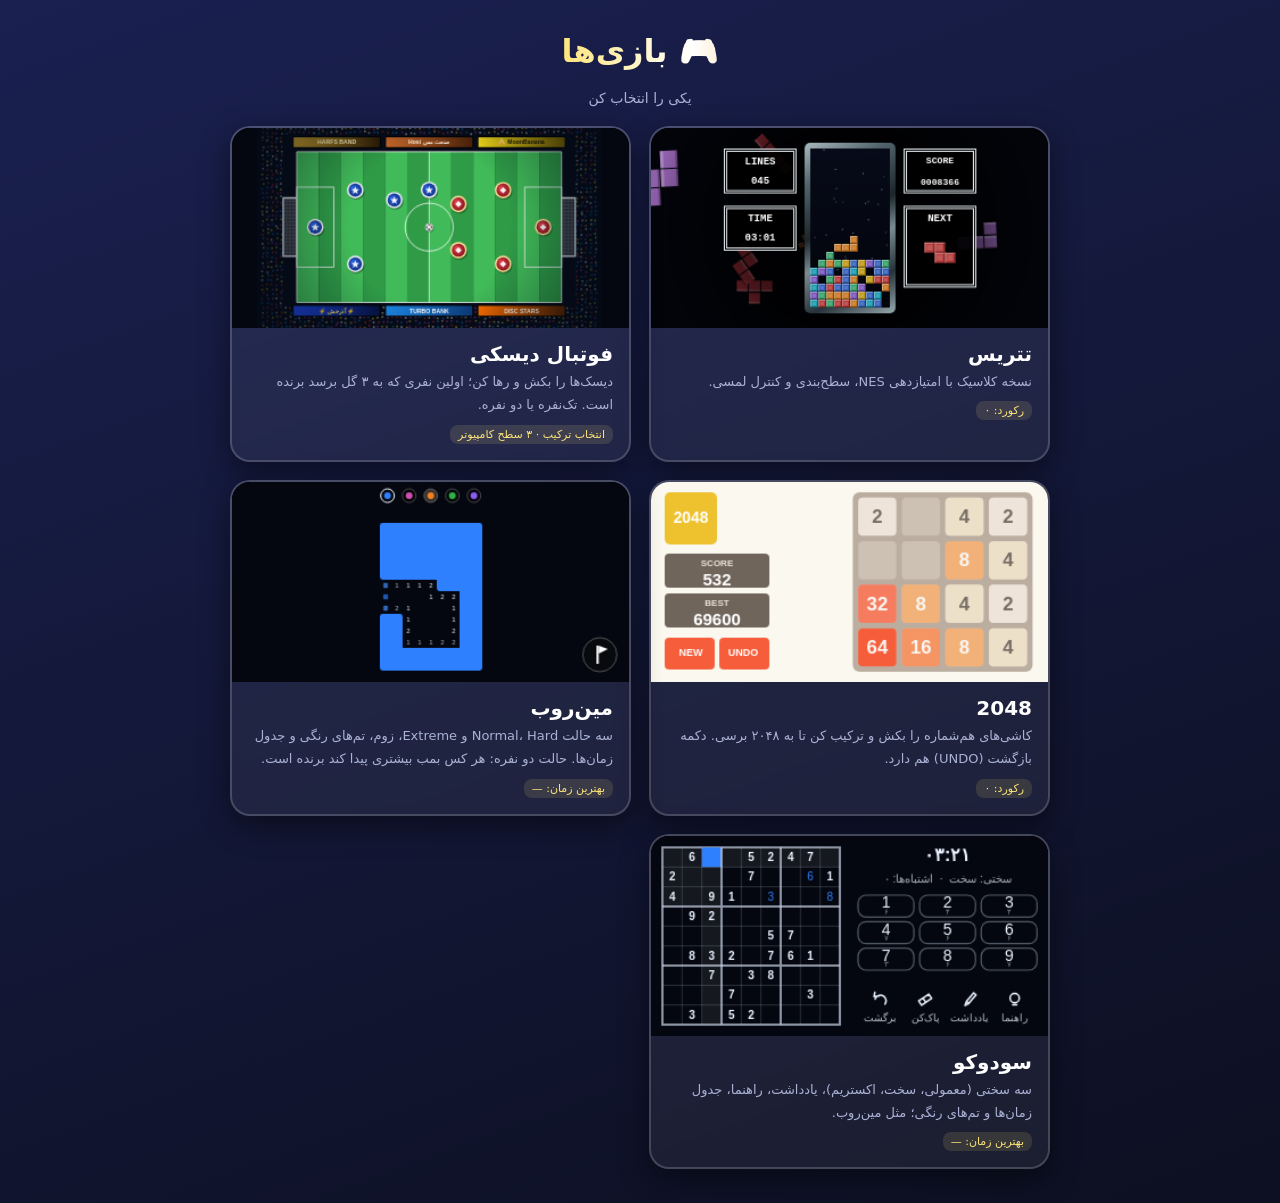
==== commit 36853ca3: "Update games: hub, Tetris, Disc Football, 2048, Minesweeper, Sudoku" ====
--- a/index.html
+++ b/index.html
@@ -1,1115 +1,122 @@
 <!DOCTYPE html>
-<html lang="en">
+<html lang="fa" dir="rtl">
 <head>
-<meta charset="utf-8">
-<meta name="viewport" content="width=device-width,initial-scale=1,viewport-fit=cover,maximum-scale=1,user-scalable=no">
-<meta name="theme-color" content="#173d34">
-<title>Jokers &amp; Chips – a poker roguelike</title>
-<link rel="preconnect" href="https://fonts.googleapis.com">
-<link rel="preconnect" href="https://fonts.gstatic.com" crossorigin>
-<link href="https://fonts.googleapis.com/css2?family=Pixelify+Sans:wght@400;600;700&display=swap" rel="stylesheet">
+<meta charset="UTF-8">
+<meta name="viewport" content="width=device-width, initial-scale=1, viewport-fit=cover">
+<meta name="theme-color" content="#0f1220">
+<title>بازی‌ها</title>
 <style>
-:root{
-  --felt:#1f4f43;--ink:#0a1316;--panel:#26363a;--panel2:#1a272b;--chip:#2a8de8;--mult:#e8483c;
-  --gold:#f2b134;--cream:#f4ecd8;--txt:#eaf3ef;--muted:#92aca5;--green:#3fae6a;
-  --cw:84px;--jw:76px;
-  font-family:'Pixelify Sans','Courier New',monospace;
-}
-*{box-sizing:border-box;-webkit-tap-highlight-color:transparent;-webkit-user-select:none;user-select:none}
-html,body{margin:0;height:100%;overflow:hidden;background:#0b1512;color:var(--txt)}
-body{font-size:15px;--b0:#173d34;--b1:#2c6a58;--b2:#0f2b26;--b3:#255a4a}
-body.ph-shop{--b0:#3a1519;--b1:#7a2630;--b2:#26090d;--b3:#5b1c24}
-body.ph-blinds{--b0:#15252d;--b1:#2c5066;--b2:#0d1920;--b3:#233f50}
-body.ph-menu{--b0:#241a38;--b1:#4a2f6e;--b2:#150f24;--b3:#37245a}
-button{font-family:inherit}
-#bg{position:fixed;inset:0;z-index:0;background:
-  radial-gradient(60% 50% at 20% 30%,var(--b1) 0,transparent 70%),
-  radial-gradient(55% 60% at 80% 70%,var(--b2) 0,transparent 70%),
-  radial-gradient(50% 50% at 60% 20%,var(--b3) 0,transparent 70%),var(--b0);
-  background-size:150% 150%;animation:drift 24s ease-in-out infinite alternate}
-@keyframes drift{from{background-position:0 0,100% 100%,50% 0}to{background-position:100% 60%,0 30%,20% 100%}}
-#crt{position:fixed;inset:0;z-index:90;pointer-events:none;
-  background:repeating-linear-gradient(0deg,rgba(0,0,0,.14) 0 1px,transparent 1px 3px),
-  radial-gradient(120% 100% at 50% 50%,transparent 60%,rgba(0,0,0,.55) 100%)}
-.panel{background:var(--panel);border:3px solid var(--ink);border-radius:14px;box-shadow:0 4px 0 var(--ink);padding:8px 10px}
-.lbl{color:var(--muted);font-size:.8em}
-.btn{font-size:1em;color:#fff;border:0;border-radius:10px;padding:.55em 1em;box-shadow:0 5px 0 rgba(0,0,0,.5);cursor:pointer;font-weight:700;background:#56666a;transition:transform .05s}
-.btn:active{transform:translateY(4px);box-shadow:0 1px 0 rgba(0,0,0,.5)}
-.btn.blue{background:var(--chip)}.btn.red{background:#e0473c}.btn.gold{background:#e6a22a;color:#2b1c00}.btn.green{background:var(--green)}
-.btn.blue,.btn.red,.btn.green{color:#fff}.btn.gold{color:#2b1c00}
-.btn.sm{font-size:.85em;padding:.4em .7em}
-.btn:disabled{opacity:.4;filter:grayscale(.7);pointer-events:none}
-.blue{color:var(--chip)}.red{color:#ff6a5e}.gold{color:var(--gold)}
-/* ---- layout ---- */
-#game,#menu{position:absolute;inset:0;z-index:2;display:none}
-#game.on{display:grid;grid-template-columns:clamp(190px,21vw,250px) 1fr;gap:10px;padding:10px;padding-top:max(10px,env(safe-area-inset-top));padding-bottom:max(10px,env(safe-area-inset-bottom))}
-#side{display:flex;flex-direction:column;gap:8px;min-height:0;overflow:auto}
-#blindbox{border-color:var(--bc,#0a1316)}
-#sb-name{font-size:1.15em;font-weight:700;margin-bottom:2px}
-#sb-target{font-size:1.9em;color:#ff6a5e;font-weight:700;line-height:1.1}
-#sb-sub{color:var(--gold);font-size:.9em}
-#sc-score{font-size:1.7em;font-weight:700}
-#handbox{text-align:center}
-#hb-name{min-height:1.4em;font-weight:700}
-.cm{display:flex;align-items:center;gap:6px;margin-top:4px}
-.cm span{flex:1;font-size:1.5em;font-weight:700;padding:.1em .2em;border-radius:8px;color:#fff;text-align:center;transition:transform .1s}
-.cm .chip{background:var(--chip);text-align:right}.cm .mult{background:var(--mult);text-align:left}
-.cm i{font-style:normal;color:var(--mult);font-weight:700}
-.cm span.bump{transform:scale(1.18)}
-#stats{display:grid;grid-template-columns:1fr 1fr;gap:6px}
-#stats div{background:var(--panel2);border-radius:8px;padding:4px 8px;display:flex;justify-content:space-between;align-items:center}
-#stats .money{grid-column:1/3;font-size:1.5em;color:var(--gold);justify-content:center;font-weight:700}
-#tags{display:flex;gap:4px;flex-wrap:wrap;min-height:0}
-#tags span{background:var(--panel2);border-radius:8px;padding:2px 6px;font-size:1.1em}
-#sidebtns{display:flex;gap:8px}#sidebtns .btn{flex:1}
-#main{display:grid;grid-template-rows:auto auto 1fr;gap:8px;min-width:0;min-height:0}
-#toprow{display:flex;gap:10px}
-.zone{background:rgba(0,0,0,.28);border-radius:14px;padding:6px 8px;min-width:0}
-#jwrap{flex:1}#cwrap{flex:0 0 auto}
-.zl{color:var(--muted);font-size:.8em;margin-bottom:3px}
-#jokers,#cons{display:flex;gap:6px;min-height:calc(var(--jw)*1.34)}
-#detail{min-height:54px;display:flex;align-items:center;gap:10px;flex-wrap:wrap;font-size:.92em;line-height:1.25}
-#detail b{font-size:1.05em}
-#detail .grow{flex:1;min-width:150px}
-#stage{display:flex;flex-direction:column;min-height:0;gap:8px}
-#stage.play{justify-content:flex-end}
-#stage.scroll{overflow:auto}
-/* ---- cards ---- */
-.card{position:relative;flex:0 0 auto;width:var(--cw);height:calc(var(--cw)*1.4);margin-left:calc(var(--cw)*-.2);
-  background:linear-gradient(#fbf5e4,#eadfc0);border:2px solid #17120c;border-radius:calc(var(--cw)*.09);
-  box-shadow:0 3px 0 rgba(0,0,0,.45);color:var(--sc);font-size:calc(var(--cw)*.3);cursor:pointer;transition:transform .14s,filter .14s}
-.card:first-child{margin-left:0}
-.card .r,.card .r2{position:absolute;font-weight:700;line-height:1}
-.card .r{left:.16em;top:.05em}.card .r2{right:.16em;bottom:.05em;transform:rotate(180deg)}
-.card .s{position:absolute;left:.2em;top:1.05em;font-size:.72em;line-height:1}
-.card .big{position:absolute;inset:0;display:flex;align-items:center;justify-content:center;flex-direction:column;font-size:2.2em;line-height:1}
-.card .big small{font-size:.45em}
-.card .tg{position:absolute;left:50%;bottom:.1em;transform:translateX(-50%);font-size:.55em;font-weight:700;background:rgba(0,0,0,.65);color:#fff;border-radius:6px;padding:0 .3em}
-.card.bonus{background:linear-gradient(#e3efff,#a9c8f5)}
-.card.mult{background:linear-gradient(#ffe5e1,#f4aaa2)}
-.card.sel{transform:translateY(calc(var(--cw)*-.3))}
-.card.hit{transform:translateY(calc(var(--cw)*-.4)) scale(1.1);z-index:5}
-.card.deb{filter:grayscale(1) brightness(.62)}
-.card.deb::after{content:'✕';position:absolute;inset:0;display:flex;align-items:center;justify-content:center;color:#ff3b30;font-size:2.4em}
-.card.deal{animation:deal .38s cubic-bezier(.2,.9,.3,1) backwards;animation-delay:calc(var(--i,0)*45ms)}
-@keyframes deal{from{opacity:0;transform:translate(35vw,-18vh) rotate(18deg) scale(.7)}to{opacity:1;transform:none}}
-#played{display:flex;justify-content:center;min-height:calc(var(--cw)*1.45);gap:0}
-#played .card{margin-left:calc(var(--cw)*.06);transform:translateY(-6px)}
-#played .card:first-child{margin-left:0}
-#played .card.hit{transform:translateY(-24px) scale(1.12);z-index:5}
-#hand{display:flex;justify-content:center;padding-top:calc(var(--cw)*.35);min-height:calc(var(--cw)*1.8)}
-#controls{display:flex;gap:10px;justify-content:center;align-items:center;flex-wrap:wrap}
-#controls .btn{min-width:6.2em}
-#deckcount{color:var(--muted);font-size:.85em;min-width:4em;text-align:center}
-/* ---- jokers ---- */
-.jc{position:relative;flex:0 0 auto;width:var(--jw);height:calc(var(--jw)*1.34);border-radius:calc(var(--jw)*.1);background:linear-gradient(#2d4c63,#1c3140);
-  border:3px solid #7aa7c7;box-shadow:0 4px 0 rgba(0,0,0,.45);display:flex;flex-direction:column;align-items:center;justify-content:space-between;padding:3px;cursor:pointer;
-  font-size:calc(var(--jw)*.16);text-align:center;transition:transform .14s}
-.jc.r1{border-color:#59c07f;background:linear-gradient(#244d3a,#183326)}
-.jc.r2{border-color:#ff6a5e;background:linear-gradient(#5a2530,#3a151d)}
-.jc .jn{line-height:1.05;font-weight:700;min-height:2.1em;display:flex;align-items:center}
-.jc .jg{font-size:3.2em;line-height:1}
-.jc .je{font-size:.85em;background:rgba(0,0,0,.55);border-radius:5px;padding:0 .3em}
-.jc.empty{border:3px dashed rgba(255,255,255,.18);background:transparent;box-shadow:none;cursor:default}
-.jc.sel{transform:translateY(-8px);box-shadow:0 8px 0 rgba(0,0,0,.45),0 0 0 3px var(--gold)}
-.jc.hit{transform:translateY(-12px) scale(1.12);z-index:5}
-.jc.ed-foil{box-shadow:0 4px 0 rgba(0,0,0,.45),inset 0 0 14px #6cc7ff}
-.jc.ed-holo{box-shadow:0 4px 0 rgba(0,0,0,.45),inset 0 0 14px #ff6a8a}
-.jc.ed-poly{animation:poly 3s linear infinite}
-.jc.ed-neg{filter:invert(1) hue-rotate(180deg)}
-@keyframes poly{to{filter:hue-rotate(360deg)}}
-.cc{width:var(--jw);height:calc(var(--jw)*1.34);border-radius:calc(var(--jw)*.1);border:3px solid #b98bff;background:linear-gradient(#3a2a5e,#241a3e);
-  display:flex;flex-direction:column;align-items:center;justify-content:space-between;padding:3px;font-size:calc(var(--jw)*.16);text-align:center;cursor:pointer;flex:0 0 auto;box-shadow:0 4px 0 rgba(0,0,0,.45)}
-.cc.planet{border-color:#5fd0ff;background:linear-gradient(#1c4660,#12293a)}
-.cc .jn{font-weight:700;line-height:1.05;min-height:2.1em;display:flex;align-items:center}.cc .jg{font-size:3em;line-height:1}
-.cc.sel{transform:translateY(-8px);box-shadow:0 0 0 3px var(--gold)}
-.cc.empty{border:3px dashed rgba(255,255,255,.18);background:transparent;box-shadow:none;cursor:default}
-/* ---- blinds ---- */
-#blindrow{display:grid;grid-template-columns:repeat(3,1fr);gap:12px;align-items:start;padding:4px}
-.bcard{background:var(--panel);border:4px solid var(--ink);border-top:12px solid var(--bc);border-radius:14px;padding:10px;text-align:center;display:flex;flex-direction:column;gap:6px;align-items:center;min-width:0;box-shadow:0 5px 0 var(--ink)}
-.bcard.cur{transform:translateY(-8px);box-shadow:0 12px 0 var(--ink),0 0 0 3px var(--gold)}
-.bcard.done,.bcard.skipped{opacity:.55}.bcard:not(.cur):not(.done):not(.skipped){opacity:.8}
-.bhead{font-weight:700;font-size:1.15em}
-.bchip{width:46px;height:46px;border-radius:50%;background:var(--bc);box-shadow:inset 0 0 0 5px rgba(255,255,255,.4),inset 0 0 0 11px var(--bc),0 3px 0 rgba(0,0,0,.4)}
-.bt b{display:block;font-size:1.6em;color:#ff6a5e}
-.br{color:var(--gold)}.bd{font-size:.85em;color:#ffc9c3;line-height:1.2}
-.bb{display:flex;gap:8px;flex-wrap:wrap;justify-content:center}
-.btag{font-size:.8em;color:var(--muted)}
-.bs{color:var(--muted)}
-/* ---- shop ---- */
-#shop{display:flex;flex-direction:column;gap:10px}
-.shoprow{display:flex;gap:12px;flex-wrap:wrap;align-items:flex-start}
-.shopbar{display:flex;gap:10px;flex-wrap:wrap}
-.slot{--jw:var(--sw,76px);width:calc(var(--sw,76px)*1.25);display:flex;flex-direction:column;align-items:center;gap:5px;font-size:.78em;text-align:center;line-height:1.2}
-.slot .jc,.slot .cc{cursor:default}
-.slot .cap{color:#dfeae6;min-height:3.6em}
-.slot .btn{width:100%;padding:.35em .2em}
-.slot.gone{visibility:hidden}
-.rowlbl{width:100%;color:var(--muted);font-size:.85em}
-/* ---- overlay ---- */
-#overlay{position:fixed;inset:0;z-index:60;background:rgba(4,9,8,.78);display:none;align-items:center;justify-content:center;padding:12px}
-#overlay.on{display:flex}
-.modal{background:var(--panel);border:4px solid var(--ink);border-radius:16px;box-shadow:0 6px 0 var(--ink);max-width:min(94vw,680px);max-height:92vh;overflow:auto;padding:14px 16px;width:100%}
-.modal h2{margin:0 0 8px;font-size:1.5em}
-.modal .row{display:flex;justify-content:space-between;gap:10px;padding:4px 0;border-bottom:1px dashed rgba(255,255,255,.12)}
-.modal .btns{display:flex;gap:10px;margin-top:12px;flex-wrap:wrap;justify-content:center}
-.choices{display:flex;gap:12px;justify-content:center;flex-wrap:wrap;margin:8px 0}
-.hrow{display:grid;grid-template-columns:1fr auto auto auto;gap:8px;padding:5px 0;border-bottom:1px dashed rgba(255,255,255,.12);align-items:center}
-.hrow .chip{color:var(--chip)}.hrow .mult{color:#ff6a5e}
-.deckgrid{display:grid;grid-template-columns:auto repeat(13,1fr);gap:2px;font-size:.78em;text-align:center}
-.deckgrid b{color:var(--muted)}
-.tabs{display:flex;gap:8px;margin-bottom:8px}
-.cash{background:#3a2a10;border-color:#150e03}
-.cash .row b{color:var(--gold)}
-/* ---- popups ---- */
-.pop{position:fixed;z-index:80;pointer-events:none;font-weight:700;padding:.05em .45em;border-radius:7px;color:#fff;white-space:nowrap;animation:pop 1s ease-out forwards;box-shadow:0 3px 0 rgba(0,0,0,.4)}
-.pop.c{background:var(--chip)}.pop.m{background:var(--mult)}.pop.x{background:#d6331c;font-size:1.15em}.pop.g{background:var(--gold);color:#2b1c00}.pop.bad{background:#555}
-@keyframes pop{0%{opacity:0;transform:translate(-50%,-70%) scale(.6)}15%{opacity:1;transform:translate(-50%,-120%) scale(1.15)}75%{opacity:1}100%{opacity:0;transform:translate(-50%,-230%)}}
-#toast{position:fixed;left:50%;top:14px;transform:translateX(-50%);z-index:95;background:#000c;border:2px solid var(--gold);padding:.4em .9em;border-radius:10px;display:none;max-width:92vw;text-align:center}
-/* ---- menu ---- */
-#menu.on{display:flex;flex-direction:column;align-items:center;justify-content:center;gap:16px;padding:16px;overflow:auto}
-#title{font-size:clamp(2.2rem,9vw,4.6rem);font-weight:700;line-height:.95;text-align:center;color:#fff;text-shadow:3px 3px 0 var(--mult),-3px -3px 0 var(--chip),0 8px 0 #000}
-#fan{position:relative;height:calc(var(--cw)*1.7);width:min(90vw,520px)}
-#fan .card{position:absolute;left:50%;top:10px;margin:0;transform-origin:50% 120%;cursor:default}
-#decks{display:flex;gap:10px;flex-wrap:wrap;justify-content:center;max-width:760px}
-.deckpick{width:128px;background:var(--panel);border:3px solid var(--ink);border-radius:12px;padding:8px;text-align:center;cursor:pointer;font-size:.82em;box-shadow:0 4px 0 var(--ink)}
-.deckpick b{display:block;font-size:1.15em;margin-bottom:3px}
-.deckpick.on{border-color:var(--gold);transform:translateY(-4px)}
-#menustats{color:var(--muted);font-size:.9em;text-align:center}
-@media (max-width:760px),(max-aspect-ratio:1/1){
-  body{font-size:13px}
-  #game.on{grid-template-columns:1fr;grid-template-rows:auto 1fr;gap:6px;padding:6px;padding-top:max(6px,env(safe-area-inset-top))}
-  #side{display:grid;grid-template-columns:1.3fr 1fr;gap:5px;overflow:visible}
-  #side .panel{padding:5px 8px;border-radius:10px}
-  #blindbox{grid-column:1;grid-row:1/3}
-  #scorebox{grid-column:2;grid-row:1}
-  #handbox{grid-column:2;grid-row:2}
-  #stats{grid-column:1/3;grid-template-columns:repeat(5,1fr);gap:4px}
-  #stats .money{grid-column:auto;font-size:1.2em}
-  #stats div{flex-direction:column;padding:2px 4px;font-size:.9em}
-  #sidebtns{grid-column:1/3}
-  #sb-target{font-size:1.5em}#sc-score{font-size:1.3em}.cm span{font-size:1.2em}
-  #blindrow{grid-template-columns:1fr;gap:10px}
-  .bcard{flex-direction:row;flex-wrap:wrap;justify-content:space-between;text-align:left}
-  .bcard.cur{transform:none}
-  .bchip{display:none}
-  #controls .btn{min-width:5em}
-}
-@media (max-height:480px){#sidebtns{display:none}}
-@media (prefers-reduced-motion:reduce){#bg{animation:none}.card.deal{animation:none}}
-.btn:focus-visible,[data-act]:focus-visible{outline:3px solid var(--gold);outline-offset:2px}
+*{box-sizing:border-box;-webkit-tap-highlight-color:transparent}
+html,body{min-height:100%;margin:0}
+body{background:linear-gradient(160deg,#1a2050,#0b0e1c 55%,#10241c);background-size:200% 200%;animation:bgMove 16s ease-in-out infinite alternate,pageIn .5s;
+  color:#fff;font-family:Tahoma,system-ui,sans-serif;display:flex;flex-direction:column;align-items:center;
+  padding:max(26px,env(safe-area-inset-top)) 16px 34px;gap:20px;min-height:100vh;overflow-x:hidden}
+body.leaving{animation:out .26s forwards}
+#fx{position:fixed;inset:0;pointer-events:none;overflow:hidden;z-index:0}
+.sym{position:absolute;bottom:-70px;opacity:0;fill:none;stroke:currentColor;stroke-width:2.4;stroke-linecap:round;stroke-linejoin:round;filter:drop-shadow(0 0 6px currentColor);animation:floatSym linear infinite}
+@keyframes floatSym{0%{opacity:0;transform:translate(0,0) rotate(0)}10%{opacity:.65}50%{transform:translate(var(--dx),-60vh) rotate(180deg)}90%{opacity:.5}100%{opacity:0;transform:translate(0,-118vh) rotate(360deg)}}
+.fl{position:absolute;bottom:-60px;opacity:0;animation:floatUp linear infinite}
+h1,p.sub,.grid{position:relative;z-index:1}
+h1{margin:6px 0 0;font-size:32px;background:linear-gradient(90deg,#ffe57a,#fff,#ffb347,#ffe57a);background-size:250% 100%;-webkit-background-clip:text;background-clip:text;
+  color:transparent;animation:shimmer 4s linear infinite,drop .8s cubic-bezier(.2,1.6,.4,1)}
+p.sub{margin:0;color:#aab2d5;font-size:14px;animation:fadeUp .6s .2s backwards}
+.grid{display:grid;grid-template-columns:1fr;gap:18px;width:100%;max-width:920px}
+@media (min-width:640px){.grid{grid-template-columns:1fr 1fr}}
+@media (min-width:960px){.grid{grid-template-columns:repeat(2,1fr);max-width:820px}}
+a.card{display:block;text-decoration:none;color:inherit;border-radius:20px;overflow:hidden;border:2px solid rgba(255,255,255,.18);
+  background:rgba(255,255,255,.06);backdrop-filter:blur(4px);box-shadow:0 10px 30px rgba(0,0,0,.45);
+  animation:cardIn .7s cubic-bezier(.2,1.2,.4,1) backwards;transition:transform .2s,border-color .2s,box-shadow .2s}
+a.card:nth-child(1){animation-delay:.25s}a.card:nth-child(2){animation-delay:.4s}a.card:nth-child(3){animation-delay:.55s}a.card:nth-child(4){animation-delay:.7s}a.card:nth-child(5){animation-delay:.85s}
+@media (hover:hover){a.card:hover{transform:translateY(-8px) scale(1.02);border-color:#ffe57a;box-shadow:0 18px 40px rgba(0,0,0,.55),0 0 24px rgba(255,229,122,.25)}}
+a.card:active{transform:scale(.96);border-color:#ffe57a}
+.thumb{height:200px;background:#000;position:relative;overflow:hidden;transition:transform .4s}
+a.card:hover .thumb{transform:scale(1.06)}
+.thumb canvas{position:absolute;inset:0;width:100%;height:100%;display:block}
+.t1{background:radial-gradient(circle at 50% 120%,#1b2250,#000)}
+.t2{background:repeating-linear-gradient(90deg,#2f8a3b 0 12.5%,#369a43 12.5% 25%)}
+.t3{background:#faf8ef}
+.info{padding:14px 16px 16px}
+.info h2{margin:0 0 4px;font-size:20px}
+.info p{margin:0;color:#aab2d5;font-size:13px;line-height:1.8}
+.badge{display:inline-block;margin-top:8px;font-size:11px;color:#ffe57a;background:rgba(255,229,122,.12);border-radius:8px;padding:3px 8px}
+.blk{position:absolute;width:26px;height:26px;border:3px solid rgba(255,255,255,.25);border-radius:3px;animation:fall 2.8s ease-in infinite backwards}
+.disc{position:absolute;width:38px;height:38px;border-radius:50%;border:4px solid #e8edf5;box-shadow:0 4px 6px rgba(0,0,0,.4);animation:bob 2.2s ease-in-out infinite alternate}
+.ball{position:absolute;left:calc(50% - 9px);top:76px;width:18px;height:18px;border-radius:50%;background:#fff;box-shadow:0 3px 4px rgba(0,0,0,.4);animation:roll 2.4s ease-in-out infinite alternate}
+.t4{background:#04070f}
+.ms{position:absolute;width:30px;height:30px;border-radius:6px;background:#2f80ff;animation:msPulse 2.6s ease-in-out infinite}
+.msn{position:absolute;width:30px;height:30px;display:flex;align-items:center;justify-content:center;font:300 18px Arial;color:#eaf1ff}
+.mt{position:absolute;width:44px;height:44px;border-radius:6px;display:flex;align-items:center;justify-content:center;font:800 20px Arial;color:#776e65;animation:pulse 2.4s ease-in-out infinite}
+@keyframes pageIn{from{opacity:0}to{opacity:1}}
+@keyframes out{to{opacity:0;transform:scale(.96)}}
+@keyframes bgMove{from{background-position:0 0}to{background-position:100% 100%}}
+@keyframes shimmer{to{background-position:-250% 0}}
+@keyframes drop{from{opacity:0;transform:translateY(-40px) scale(.7)}to{opacity:1;transform:none}}
+@keyframes fadeUp{from{opacity:0;transform:translateY(16px)}to{opacity:1;transform:none}}
+@keyframes cardIn{from{opacity:0;transform:translateY(50px) scale(.88)}to{opacity:1;transform:none}}
+@keyframes floatUp{0%{opacity:0;transform:translateY(0) rotate(0)}12%{opacity:.28}85%{opacity:.2}100%{opacity:0;transform:translateY(-115vh) rotate(300deg)}}
+@keyframes fall{0%{opacity:0;transform:translateY(-70px)}25%{opacity:1}60%,100%{opacity:1;transform:none}}
+@keyframes bob{to{transform:translateY(-9px)}}
+@keyframes roll{from{transform:translateX(-44px) rotate(0)}to{transform:translateX(44px) rotate(540deg)}}
+@keyframes msPulse{0%,100%{transform:scale(1);opacity:1}50%{transform:scale(.55);opacity:.55}}
+@keyframes pulse{0%,100%{transform:scale(1)}50%{transform:scale(1.14)}}
+@media (prefers-reduced-motion:reduce){*{animation-duration:.01ms!important;animation-iteration-count:1!important}}
 </style>
 </head>
-<body class="ph-menu">
-<div id="bg"></div>
-
-<div id="menu" class="on">
-  <div id="title">JOKERS<br>&amp; CHIPS</div>
-  <div id="fan"></div>
-  <div id="decks"></div>
-  <button class="btn gold" data-act="start" style="font-size:1.3em;padding:.6em 2em">Play</button>
-  <div id="menustats"></div>
+<body>
+<div id="fx"></div>
+<h1>🎮 بازی‌ها</h1>
+<p class="sub">یکی را انتخاب کن</p>
+<div class="grid">
+  <a class="card" href="tetris/">
+    <div class="thumb"><canvas data-p="tetris"></canvas></div>
+    <div class="info"><h2>تتریس</h2><p>نسخه کلاسیک با امتیازدهی NES، سطح‌بندی و کنترل لمسی.</p><span class="badge" id="tbest">رکورد: ۰</span></div>
+  </a>
+  <a class="card" href="soccer/">
+    <div class="thumb"><canvas data-p="soccer"></canvas></div>
+    <div class="info"><h2>فوتبال دیسکی</h2><p>دیسک‌ها را بکش و رها کن؛ اولین نفری که به ۳ گل برسد برنده است. تک‌نفره یا دو نفره.</p><span class="badge">انتخاب ترکیب · ۳ سطح کامپیوتر</span></div>
+  </a>
+  <a class="card" href="2048/">
+    <div class="thumb"><canvas data-p="g2048"></canvas></div>
+    <div class="info"><h2>2048</h2><p>کاشی‌های هم‌شماره را بکش و ترکیب کن تا به ۲۰۴۸ برسی. دکمه بازگشت (UNDO) هم دارد.</p><span class="badge" id="b2048">رکورد: ۰</span></div>
+  </a>
+  <a class="card" href="minesweeper/">
+    <div class="thumb"><canvas data-p="mines"></canvas></div>
+    <div class="info"><h2>مین‌روب</h2><p>سه حالت Normal، Hard و Extreme، زوم، تم‌های رنگی و جدول زمان‌ها. حالت دو نفره: هر کس بمب بیشتری پیدا کند برنده است.</p><span class="badge" id="bms">بهترین زمان: —</span></div>
+  </a>
+  <a class="card" href="sudoku/">
+    <div class="thumb"><canvas data-p="sudoku"></canvas></div>
+    <div class="info"><h2>سودوکو</h2><p>سه سختی (معمولی، سخت، اکستریم)، یادداشت، راهنما، جدول زمان‌ها و تم‌های رنگی؛ مثل مین‌روب.</p><span class="badge" id="bsd">بهترین زمان: —</span></div>
+  </a>
 </div>
-
-<div id="game">
-  <aside id="side">
-    <div id="blindbox" class="panel">
-      <div id="sb-name">Choose a blind</div>
-      <div class="lbl" id="sb-lbl">Score at least</div>
-      <div id="sb-target">–</div>
-      <div id="sb-sub"></div>
-      <div id="tags"></div>
-    </div>
-    <div id="scorebox" class="panel"><div class="lbl">Round score</div><div id="sc-score">0</div></div>
-    <div id="handbox" class="panel">
-      <div id="hb-name">&nbsp;</div>
-      <div class="cm"><span id="hb-chips" class="chip">0</span><i>×</i><span id="hb-mult" class="mult">0</span></div>
-    </div>
-    <div id="stats" class="panel">
-      <div><span class="lbl">Hands</span><b id="st-hands" class="blue">4</b></div>
-      <div><span class="lbl">Discards</span><b id="st-disc" class="red">3</b></div>
-      <div class="money"><b id="st-money">$4</b></div>
-      <div><span class="lbl">Ante</span><b id="st-ante">1/8</b></div>
-      <div><span class="lbl">Round</span><b id="st-round">0</b></div>
-    </div>
-    <div id="sidebtns" class="panel"><button class="btn sm" data-act="info">Run info</button><button class="btn sm" data-act="opts">Options</button></div>
-  </aside>
-  <section id="main">
-    <div id="toprow">
-      <div id="jwrap" class="zone"><div class="zl">Jokers <span id="jcount"></span></div><div id="jokers"></div></div>
-      <div id="cwrap" class="zone"><div class="zl">Consumables <span id="ccount"></span></div><div id="cons"></div></div>
-    </div>
-    <div id="detail" class="panel"></div>
-    <div id="stage"></div>
-  </section>
-</div>
-
-<div id="overlay"></div>
-<div id="toast"></div>
-<div id="crt"></div>
-
+<script src="previews.js?v=1793263685"></script>
 <script>
-(function(){
-'use strict';
-/*LOGIC-START*/
-/* ====================================================================
-   GAME LOGIC (no DOM access in this block)
-   ==================================================================== */
-const rnd=n=>Math.floor(Math.random()*n);
-const pick=a=>a[rnd(a.length)];
-const shuffle=a=>{for(let i=a.length-1;i>0;i--){const j=rnd(i+1);[a[i],a[j]]=[a[j],a[i]]}return a};
-const SUIT={S:{s:'♠',n:'Spades',c:'#2d3f7a'},H:{s:'♥',n:'Hearts',c:'#e23b34'},C:{s:'♣',n:'Clubs',c:'#2c7d4f'},D:{s:'♦',n:'Diamonds',c:'#ea8a1c'}};
-const SUIT_ORDER=['S','H','C','D'];
-const rankLabel=r=>r<=10?String(r):'JQKA'[r-11];
-const chipVal=r=>r===14?11:Math.min(r,10);
-const isFace=r=>r>=11&&r<=13;
-let UID=1;
-const mk=(rank,suit,enh)=>({id:UID++,rank,suit,enh:enh||null,sel:false});
-
-const HANDS={
- 'High Card':{c:5,m:1,lc:10,lm:1,planet:'Pluto'},
- 'Pair':{c:10,m:2,lc:15,lm:1,planet:'Mercury'},
- 'Two Pair':{c:20,m:2,lc:20,lm:1,planet:'Uranus'},
- 'Three of a Kind':{c:30,m:3,lc:20,lm:2,planet:'Venus'},
- 'Straight':{c:30,m:4,lc:30,lm:3,planet:'Saturn'},
- 'Flush':{c:35,m:4,lc:15,lm:2,planet:'Jupiter'},
- 'Full House':{c:40,m:4,lc:25,lm:2,planet:'Earth'},
- 'Four of a Kind':{c:60,m:7,lc:30,lm:3,planet:'Mars'},
- 'Straight Flush':{c:100,m:8,lc:40,lm:4,planet:'Neptune'}
-};
-const HAND_ORDER=['Straight Flush','Four of a Kind','Full House','Flush','Straight','Three of a Kind','Two Pair','Pair','High Card'];
-const ED={foil:{n:'Foil',d:'+50 Chips',cost:2},holo:{n:'Holographic',d:'+10 Mult',cost:3},poly:{n:'Polychrome',d:'×1.5 Mult',cost:5},neg:{n:'Negative',d:'+1 Joker slot',cost:5}};
-
-function evalHand(cards){
-  const n=cards.length,by={};
-  cards.forEach(c=>{(by[c.rank]=by[c.rank]||[]).push(c)});
-  const groups=Object.values(by).sort((a,b)=>b.length-a.length||b[0].rank-a[0].rank);
-  const k=groups.map(g=>g.length);
-  const flush=n===5&&cards.every(c=>c.suit===cards[0].suit);
-  let straight=false;
-  if(n===5&&groups.length===5){
-    const rs=cards.map(c=>c.rank).sort((a,b)=>a-b);
-    straight=(rs[4]-rs[0]===4)||rs.join()==='2,3,4,5,14';
-  }
-  const has={pair:k[0]>=2,two:k.filter(v=>v>=2).length>=2,three:k[0]>=3,four:k[0]>=4,flush,straight};
-  let name,sc;
-  if(straight&&flush){name='Straight Flush';sc=cards}
-  else if(k[0]===4){name='Four of a Kind';sc=groups[0]}
-  else if(k[0]===3&&k[1]===2){name='Full House';sc=cards}
-  else if(flush){name='Flush';sc=cards}
-  else if(straight){name='Straight';sc=cards}
-  else if(k[0]===3){name='Three of a Kind';sc=groups[0]}
-  else if(k[0]===2&&k[1]===2){name='Two Pair';sc=groups[0].concat(groups[1])}
-  else if(k[0]===2){name='Pair';sc=groups[0]}
-  else{name='High Card';sc=[cards.reduce((a,b)=>b.rank>a.rank?b:a)]}
-  return {name,scoring:cards.filter(c=>sc.includes(c)),has};
+const BUILD='1793263685';
+try{
+  const t=+localStorage.getItem('tetris-best-v2')||0, g=+localStorage.getItem('g2048-best')||0;
+  if(t)document.getElementById('tbest').textContent='رکورد: '+t.toLocaleString('fa-IR');
+  if(g)document.getElementById('b2048').textContent='رکورد: '+g.toLocaleString('fa-IR');
+  const sdr=JSON.parse(localStorage.getItem('sd-records')||'[]').filter(r=>r.d===0).map(r=>r.t); if(sdr.length){const s2=Math.floor(Math.min(...sdr)/1000);document.getElementById('bsd').textContent='بهترین زمان (معمولی): '+Math.floor(s2/60)+':'+String(s2%60).padStart(2,'0');}
+  const rc=JSON.parse(localStorage.getItem('ms-records')||'[]').filter(r=>r.d===0).map(r=>r.t); if(rc.length){const s=Math.floor(Math.min(...rc)/1000);document.getElementById('bms').textContent='بهترین زمان (Normal): '+Math.floor(s/60)+':'+String(s%60).padStart(2,'0');}
+}catch(e){}
+// floating PlayStation symbols (triangle / circle / cross / square), each in its own colour
+const fx=document.getElementById('fx');
+const SYM=[
+  ['#3ddc97','<path d="M12 3.5 21 19.5H3z"/>'],
+  ['#ff4d5e','<circle cx="12" cy="12" r="8.5"/>'],
+  ['#4aa3ff','<path d="M5 5l14 14M19 5L5 19"/>'],
+  ['#ff6ec7','<rect x="4" y="4" width="16" height="16" rx="1.2"/>']
+];
+for(let i=0;i<26;i++){
+  const [col,path]=SYM[i%4], s=24+Math.random()*30, e=document.createElementNS('http://www.w3.org/2000/svg','svg');
+  e.setAttribute('viewBox','0 0 24 24'); e.setAttribute('class','sym'); e.innerHTML=path;
+  e.style.cssText=`left:${Math.random()*96}%;width:${s}px;height:${s}px;color:${col};--dx:${(Math.random()-.5)*90}px;animation-duration:${13+Math.random()*15}s;animation-delay:${-Math.random()*24}s`;
+  fx.appendChild(e);
 }
-
-/* ---------- jokers ---------- */
-const JK=[];
-const jd=(id,name,g,cost,rar,d,o)=>JK.push(Object.assign({id,name,g,cost,rar,d},o));
-jd('joker','Joker','🃏',2,0,'+4 Mult',{main:()=>({m:4})});
-[['greedy','Greedy Joker','D','💎'],['lusty','Lusty Joker','H','💋'],['wrathful','Wrathful Joker','S','🗡️'],['glutton','Gluttonous Joker','C','🍀']]
- .forEach(([id,n,s,g])=>jd(id,n,g,5,0,`Played ${SUIT[s].s} cards give +3 Mult when scored`,{card:(x,c)=>c.suit===s?{m:3}:null}));
-[['jolly','Jolly Joker','🤡','pair','a Pair',{m:8},3],['zany','Zany Joker','🎪','three','a Three of a Kind',{m:12},4],
- ['mad','Mad Joker','😡','two','a Two Pair',{m:10},4],['crazy','Crazy Joker','🤪','straight','a Straight',{m:12},4],
- ['droll','Droll Joker','🎭','flush','a Flush',{m:10},4],['sly','Sly Joker','🦊','pair','a Pair',{c:50},3],
- ['wily','Wily Joker','🦝','three','a Three of a Kind',{c:100},4],['clever','Clever Joker','🧠','two','a Two Pair',{c:80},4],
- ['devious','Devious Joker','😈','straight','a Straight',{c:100},4],['crafty','Crafty Joker','🛠️','flush','a Flush',{c:80},4]]
- .forEach(([id,n,g,k,t,e,cost])=>jd(id,n,g,cost,0,`${e.m?'+'+e.m+' Mult':'+'+e.c+' Chips'} if the played hand contains ${t}`,{main:x=>x.hand.has[k]?Object.assign({},e):null}));
-[['duo','The Duo','👯','pair','a Pair',2],['trio','The Trio','🔱','three','a Three of a Kind',3],['family','The Family','👪','four','a Four of a Kind',4],
- ['order','The Order','📜','straight','a Straight',3],['tribe','The Tribe','🏕️','flush','a Flush',2]]
- .forEach(([id,n,g,k,t,v])=>jd(id,n,g,8,2,`×${v} Mult if the played hand contains ${t}`,{main:x=>x.hand.has[k]?{x:v}:null}));
-jd('half','Half Joker','🌓',5,0,'+20 Mult if the played hand has 3 or fewer cards',{main:x=>x.played.length<=3?{m:20}:null});
-jd('banner','Banner','🚩',5,0,'+30 Chips for each remaining discard',{main:x=>x.discardsLeft>0?{c:30*x.discardsLeft}:null});
-jd('summit','Mystic Summit','🏔️',5,0,'+15 Mult when 0 discards remain',{main:x=>x.discardsLeft===0?{m:15}:null});
-jd('abstract','Abstract Joker','🎨',4,0,'+3 Mult for each Joker owned',{main:x=>({m:3*x.G.jokers.length})});
-jd('scary','Scary Face','👹',4,0,'Scored face cards give +30 Chips',{card:(x,c)=>isFace(c.rank)?{c:30}:null});
-jd('steven','Even Steven','🧢',4,0,'Scored cards ranked 2, 4, 6, 8, 10 give +4 Mult',{card:(x,c)=>(c.rank<=10&&c.rank%2===0)?{m:4}:null});
-jd('todd','Odd Todd','🎩',4,0,'Scored cards ranked A, 3, 5, 7, 9 give +31 Chips',{card:(x,c)=>(c.rank===14||(c.rank<=9&&c.rank%2===1))?{c:31}:null});
-jd('scholar','Scholar','🎓',4,0,'Scored Aces give +20 Chips and +4 Mult',{card:(x,c)=>c.rank===14?{c:20,m:4}:null});
-jd('fibonacci','Fibonacci','🐚',8,1,'Scored A, 2, 3, 5, 8 give +8 Mult',{card:(x,c)=>[14,2,3,5,8].includes(c.rank)?{m:8}:null});
-jd('walkie','Walkie Talkie','📻',4,0,'Scored 10s and 4s give +10 Chips and +4 Mult',{card:(x,c)=>(c.rank===10||c.rank===4)?{c:10,m:4}:null});
-jd('smiley','Smiley Face','😀',4,0,'Scored face cards give +5 Mult',{card:(x,c)=>isFace(c.rank)?{m:5}:null});
-jd('supernova','Supernova','💥',5,0,'+Mult equal to the number of times this poker hand was played this run',{main:x=>({m:x.G.levels[x.hand.name].plays})});
-jd('icecream','Ice Cream','🍦',5,0,'+100 Chips, loses 5 Chips for every hand played',{init:()=>({c:100}),main:(x,j)=>({c:j.s.c}),post:(x,j)=>{j.s.c-=5;if(j.s.c<=0)j.melted=true},cur:j=>`Currently +${j.s.c} Chips`});
-jd('green','Green Joker','🥬',4,0,'+1 Mult per hand played, −1 Mult per discard',{init:()=>({m:0}),main:(x,j,cp)=>{if(!cp)j.s.m++;return {m:j.s.m}},onDiscard:(x,j)=>{j.s.m=Math.max(0,j.s.m-1)},cur:j=>`Currently +${j.s.m} Mult`});
-jd('bus','Ride the Bus','🚌',6,0,'+1 Mult for each consecutive hand without a scoring face card',{init:()=>({m:0}),main:(x,j,cp)=>{if(!cp){if(x.scoring.some(c=>isFace(c.rank)&&!x.debuff(c)))j.s.m=0;else j.s.m++}return j.s.m?{m:j.s.m}:null},cur:j=>`Currently +${j.s.m} Mult`});
-jd('blue','Blue Joker','🔵',5,0,'+2 Chips for each card left in your deck',{main:x=>({c:2*x.G.draw.length})});
-jd('photo','Photograph','📷',5,0,'First played face card gives ×2 Mult when scored',{card:(x,c)=>c===x.firstFace?{x:2}:null});
-jd('cavendish','Cavendish','🍌',6,1,'×3 Mult',{main:()=>({x:3})});
-jd('golden','Golden Joker','🪙',6,0,'Earn $4 at the end of each round',{end:()=>({$:4})});
-jd('egg','Egg','🥚',4,0,'Gains $3 of sell value at the end of each round',{endState:(G,j)=>{j.extra+=3}});
-jd('bull','Bull','🐂',6,0,'+2 Chips for every $1 you have',{main:x=>x.G.money>0?{c:2*x.G.money}:null});
-jd('bootstraps','Bootstraps','🥾',7,1,'+2 Mult for every $5 you have',{main:x=>({m:2*Math.floor(Math.max(0,x.G.money)/5)})});
-jd('stencil','Joker Stencil','⬜',8,1,'×1 Mult for each empty Joker slot (this Joker counts as empty)',{main:x=>({x:Math.max(1,x.G.jslots+x.G.jokers.filter(j=>j.ed==='neg').length-x.G.jokers.length+1)})});
-jd('acrobat','Acrobat','🤸',6,1,'×3 Mult on the final hand of the round',{main:x=>x.handsLeft===0?{x:3}:null});
-jd('misprint','Misprint','🖨️',4,0,'+0 to +23 Mult at random',{main:()=>({m:rnd(24)})});
-jd('fist','Raised Fist','✊',5,0,'Adds double the rank of the lowest card held in hand to Mult',{main:x=>{const r=x.held.filter(c=>!x.debuff(c)).map(c=>c.rank);return r.length?{m:2*Math.min(...r)}:null}});
-jd('baron','Baron','👑',8,2,'Each King held in hand gives ×1.5 Mult',{held:(x,c)=>c.rank===13?{x:1.5}:null});
-jd('moon','Shoot the Moon','🌙',5,0,'Each Queen held in hand gives +13 Mult',{held:(x,c)=>c.rank===12?{m:13}:null});
-jd('blackboard','Blackboard','⬛',6,1,'×3 Mult if all cards held in hand are ♠ or ♣',{main:x=>x.held.every(c=>c.suit==='S'||c.suit==='C')?{x:3}:null});
-jd('blueprint','Blueprint','📘',10,2,'Copies the ability of the Joker to its right',{});
-jd('brainstorm','Brainstorm','🌩️',10,2,'Copies the ability of the leftmost Joker',{});
-jd('sock','Sock and Buskin','🎭',6,1,'Retrigger all played face cards',{retrig:(x,c)=>isFace(c.rank)?1:0});
-jd('hack','Hack','⌨️',6,1,'Retrigger each played 2, 3, 4 or 5',{retrig:(x,c)=>c.rank<=5?1:0});
-jd('dusk','Dusk','🌆',5,1,'Retrigger all played cards on the final hand of the round',{retrig:x=>x.handsLeft===0?1:0});
-jd('splash','Splash','🌊',3,0,'Every played card counts in scoring',{});
-jd('space','Space Joker','🚀',5,1,'1 in 4 chance to upgrade the level of the played poker hand',{pre:(x)=>{if(Math.random()<.25){x.G.levels[x.hand.name].l++;return 'Level up!'}}});
-jd('constellation','Constellation','✨',6,1,'Gains ×0.1 Mult every time a Planet card is used',{init:()=>({x:1}),main:(x,j)=>j.s.x>1?{x:j.s.x}:null,cur:j=>`Currently ×${j.s.x} Mult`});
-jd('moonshot','To the Moon','🛰️',5,1,'Earn an extra $1 of interest for every $5 you have at the end of the round',{interest:1});
-jd('trousers','Spare Trousers','👖',6,1,'Gains +2 Mult if the played hand contains Two Pair',{init:()=>({m:0}),pre:(x,j)=>{if(x.hand.has.two)j.s.m+=2},main:(x,j)=>j.s.m?{m:j.s.m}:null,cur:j=>`Currently +${j.s.m} Mult`});
-jd('runner','Runner','🏃',5,0,'Gains +15 Chips if the played hand contains a Straight',{init:()=>({c:0}),pre:(x,j)=>{if(x.hand.has.straight)j.s.c+=15},main:(x,j)=>j.s.c?{c:j.s.c}:null,cur:j=>`Currently +${j.s.c} Chips`});
-jd('juggler','Juggler','🤹',4,0,'+1 hand size',{stat:{hs:1}});
-jd('drunkard','Drunkard','🍺',4,0,'+1 discard every round',{stat:{d:1}});
-jd('andy','Merry Andy','🎠',7,1,'+3 discards every round, −1 hand size',{stat:{d:3,hs:-1}});
-jd('troubadour','Troubadour','🪕',6,1,'+2 hand size, −1 hand every round',{stat:{hs:2,h:-1}});
-jd('burglar','Burglar','🦹',6,1,'+3 hands every round, lose all discards',{stat:{h:3,dz:1}});
-jd('delayed','Delayed Gratification','⏳',4,0,'Earn $2 per remaining discard if you never discard during the round',{end:(G,j,R)=>R.discardsUsed===0&&R.discardsLeft>0?{$:2*R.discardsLeft}:null});
-jd('faceless','Faceless Joker','🫥',4,0,'Earn $5 if 3 or more face cards are discarded at once',{onDiscard:(x)=>x.cards.filter(c=>isFace(c.rank)).length>=3?{$:5}:null});
-const JMAP=Object.fromEntries(JK.map(j=>[j.id,j]));
-
-/* ---------- consumables ---------- */
-const PLANETS=Object.entries(HANDS).map(([hn,h])=>({id:'pl_'+h.planet,name:h.planet,g:'🪐',hand:hn,d:`Level up ${hn}: +${h.lc} Chips, +${h.lm} Mult`}));
-const tarot=(id,name,g,need,d,use)=>({id,name,g,need,d,use});
-const setSuit=(s)=>(G,sel)=>{sel.forEach(c=>c.suit=s);return {ok:true,msg:`Converted to ${SUIT[s].n}`}};
-const TAROTS=[
- tarot('hermit','The Hermit','🧙',[0,0],'Doubles your money (max +$20)',G=>{const g=Math.max(0,Math.min(20,G.money));G.money+=g;return {ok:true,msg:`+$${g}`}}),
- tarot('temperance','Temperance','⚖️',[0,0],'Gain the total sell value of all your Jokers (max $50)',G=>{const g=Math.min(50,G.jokers.reduce((a,j)=>a+sellVal(j),0));G.money+=g;return {ok:true,msg:`+$${g}`}}),
- tarot('judgement','Judgement','🔔',[0,0],'Creates a random Joker (needs a free slot)',G=>{if(G.jokers.length>=jslotsTotal())return {ok:false,msg:'No free Joker slot'};const d=randomJokerDef();G.jokers.push(mkJoker(d,null));return {ok:true,msg:`Created ${d.name}`}}),
- tarot('wheel','Wheel of Fortune','🎡',[0,0],'1 in 4 chance to add an edition to a random Joker',G=>{const c=G.jokers.filter(j=>!j.ed);if(!c.length)return {ok:false,msg:'You need a Joker without an edition'};if(Math.random()<.25){const j=pick(c);j.ed=pick(['foil','holo','poly']);j.cost+=ED[j.ed].cost;return {ok:true,msg:`${j.def.name} became ${ED[j.ed].n}!`}}return {ok:true,msg:'Nope!'}}),
- tarot('hanged','The Hanged Man','🪢',[1,2],'Destroy up to 2 selected cards',(G,sel)=>{G.hand=G.hand.filter(c=>!sel.includes(c));G.full=G.full.filter(c=>!sel.includes(c));return {ok:true,msg:`Destroyed ${sel.length} card${sel.length>1?'s':''}`,rerender:true}}),
- tarot('strength','Strength','💪',[1,2],'Raise the rank of up to 2 selected cards by 1',(G,sel)=>{sel.forEach(c=>c.rank=c.rank===14?2:c.rank+1);return {ok:true,msg:'Ranks raised'}}),
- tarot('empress','The Empress','👸',[1,2],'Make up to 2 selected cards Mult cards (+4 Mult)',(G,sel)=>{sel.forEach(c=>c.enh='mult');return {ok:true,msg:'Mult cards!'}}),
- tarot('hierophant','The Hierophant','📿',[1,2],'Make up to 2 selected cards Bonus cards (+30 Chips)',(G,sel)=>{sel.forEach(c=>c.enh='bonus');return {ok:true,msg:'Bonus cards!'}}),
- tarot('star','The Star','⭐',[1,3],'Convert up to 3 selected cards to ♦ Diamonds',setSuit('D')),
- tarot('tmoon','The Moon','🌙',[1,3],'Convert up to 3 selected cards to ♣ Clubs',setSuit('C')),
- tarot('sun','The Sun','☀️',[1,3],'Convert up to 3 selected cards to ♥ Hearts',setSuit('H')),
- tarot('world','The World','🌍',[1,3],'Convert up to 3 selected cards to ♠ Spades',setSuit('S')),
- tarot('death','Death','💀',[2,2],'Select 2 cards: the left card becomes a copy of the right card',(G,sel)=>{const s=sel.slice().sort((a,b)=>G.hand.indexOf(a)-G.hand.indexOf(b));s[0].rank=s[1].rank;s[0].suit=s[1].suit;s[0].enh=s[1].enh;return {ok:true,msg:'Copied!'}})
-];
-const PACKS=[
- {id:'standard',n:'Standard Pack',g:'🎴',cost:4,w:30,show:3,d:'Choose 1 of 3 playing cards to add to your deck'},
- {id:'celestial',n:'Celestial Pack',g:'🪐',cost:4,w:25,show:3,d:'Choose 1 of 3 Planet cards – used immediately'},
- {id:'arcana',n:'Arcana Pack',g:'🔮',cost:4,w:25,show:3,d:'Choose 1 of 3 Tarot cards'},
- {id:'buffoon',n:'Buffoon Pack',g:'🤹',cost:6,w:20,show:2,d:'Choose 1 of 2 Jokers'}
-];
-const VOUCHERS=[
- {id:'overstock',n:'Overstock',g:'📦',d:'+1 card slot in the shop'},
- {id:'clearance',n:'Clearance Sale',g:'🏷️',d:'Everything in the shop is 25% off'},
- {id:'grabber',n:'Grabber',g:'🧤',d:'+1 hand every round',on:G=>{G.hands++}},
- {id:'wasteful',n:'Wasteful',g:'🗑️',d:'+1 discard every round',on:G=>{G.discards++}},
- {id:'paintbrush',n:'Paint Brush',g:'🖌️',d:'+1 hand size',on:G=>{G.handSize++}},
- {id:'seed',n:'Seed Money',g:'🌱',d:'Raise the interest cap to $50',on:G=>{G.interestCap=50}},
- {id:'crystal',n:'Crystal Ball',g:'🔮',d:'+1 consumable slot',on:G=>{G.cslots++}}
-];
-const TAGS={
- investment:{n:'Investment Tag',g:'💰',d:'Gain $25 after defeating the next Boss Blind'},
- economy:{n:'Economy Tag',g:'🏦',d:'Doubles your money when you enter the next shop (max +$40)'},
- speed:{n:'Speed Tag',g:'⚡',d:'+$5 for each blind skipped this run, paid at the next shop'},
- coupon:{n:'Coupon Tag',g:'🎟️',d:'The first items in the next shop are free'}
-};
-const BOSSES=[
- {id:'club',n:'The Club',d:'All Clubs are debuffed',min:1,debuff:'C'},
- {id:'goad',n:'The Goad',d:'All Spades are debuffed',min:1,debuff:'S'},
- {id:'window',n:'The Window',d:'All Diamonds are debuffed',min:1,debuff:'D'},
- {id:'head',n:'The Head',d:'All Hearts are debuffed',min:1,debuff:'H'},
- {id:'hook',n:'The Hook',d:'Discards 2 random cards from your hand after every hand played',min:1},
- {id:'psychic',n:'The Psychic',d:'You must play exactly 5 cards',min:1},
- {id:'manacle',n:'The Manacle',d:'−1 hand size',min:1},
- {id:'wall',n:'The Wall',d:'Extra large blind (×4)',min:2,mult:4},
- {id:'needle',n:'The Needle',d:'You only get 1 hand',min:2,mult:1},
- {id:'water',n:'The Water',d:'Start with 0 discards',min:2},
- {id:'flint',n:'The Flint',d:'Halves the base Chips and Mult of your hands',min:2},
- {id:'arm',n:'The Arm',d:'Decreases the level of the played poker hand by 1',min:2},
- {id:'tooth',n:'The Tooth',d:'Lose $1 for every card played',min:3}
-];
-const DECKS={
- red:{n:'Red Deck',d:'+1 discard every round',discards:1},
- blue:{n:'Blue Deck',d:'+1 hand every round',hands:1},
- yellow:{n:'Yellow Deck',d:'Start with an extra $10',money:10},
- black:{n:'Black Deck',d:'+1 Joker slot, −1 hand every round',jslots:1,hands:-1},
- abandoned:{n:'Abandoned Deck',d:'No face cards in your deck',noFace:true}
-};
-const ANTE=[100,300,800,2000,5000,11000,20000,35000,50000,110000,560000,7200000,300000000];
-const anteBase=a=>a<ANTE.length?ANTE[a]:Math.round(ANTE[ANTE.length-1]*Math.pow(60,a-ANTE.length+1));
-
-let G=null;
-const isDeb=(G,c)=>!!(G&&G.R&&G.R.boss&&G.R.boss.debuff===c.suit);
-const jslotsTotal=()=>G.jslots+G.jokers.filter(j=>j.ed==='neg').length;
-const sellVal=j=>Math.max(1,Math.floor(j.cost/2))+j.extra;
-function mkJoker(def,ed){return {uid:UID++,id:def.id,def,ed:ed||null,s:def.init?def.init():{},extra:0,cost:def.cost+(ed?ED[ed].cost:0)}}
-function mkCons(type,def){return {uid:UID++,type,def}}
-function rollEdition(){const r=Math.random();return r<.04?'foil':r<.07?'holo':r<.085?'poly':r<.095?'neg':null}
-function randomJokerDef(){
-  const r=Math.random(),rar=r<.7?0:r<.95?1:2;
-  const own=new Set(G?G.jokers.map(j=>j.id):[]);
-  let pool=JK.filter(j=>j.rar===rar&&!own.has(j.id));
-  if(!pool.length)pool=JK.filter(j=>!own.has(j.id));
-  if(!pool.length)pool=JK;
-  return pick(pool);
-}
-function price(base,ed){let c=base+(ed?ED[ed].cost:0);if(G.vouchers.includes('clearance'))c=Math.floor(c*.75);return Math.max(1,c)}
-
-function newRun(dk){
-  const D=DECKS[dk],full=[];
-  for(const s of SUIT_ORDER)for(let r=2;r<=14;r++){if(D.noFace&&isFace(r))continue;full.push(mk(r,s))}
-  G={dk,ante:1,bi:0,bres:[null,null,null],round:0,money:4+(D.money||0),hands:4+(D.hands||0),discards:3+(D.discards||0),handSize:8,
-     jslots:5+(D.jslots||0),cslots:2,jokers:[],cons:[],full,draw:[],hand:[],disc:[],levels:{},tags:[],skipped:0,vouchers:[],won:false,
-     interestCap:25,phase:'blinds',sort:'rank',R:null,shop:null,voucherOffer:null,voucherAnte:0,boss:null,antetags:[],
-     stat:{best:0,hands:0}};
-  for(const h in HANDS)G.levels[h]={l:1,plays:0};
-  genAnte();
-}
-function genAnte(){
-  const pool=BOSSES.filter(b=>b.min<=G.ante&&(!G.boss||b.id!==G.boss.id));
-  G.boss=pick(pool);
-  G.antetags=[pick(Object.keys(TAGS)),pick(Object.keys(TAGS))];
-  G.bi=0;G.bres=[null,null,null];
-}
-function blindsFor(){
-  const base=anteBase(G.ante);
-  return [
-    {key:'small',name:'Small Blind',mult:1,reward:3,col:'#3b93e0'},
-    {key:'big',name:'Big Blind',mult:1.5,reward:4,col:'#e0a23b'},
-    {key:'boss',name:G.boss.n,mult:G.boss.mult||2,reward:5,boss:G.boss,col:'#c0392b'}
-  ].map(b=>Object.assign(b,{target:Math.round(base*b.mult)}));
-}
-function sortHand(){
-  const si=s=>SUIT_ORDER.indexOf(s);
-  G.hand.sort(G.sort==='rank'?(a,b)=>b.rank-a.rank||si(a.suit)-si(b.suit):(a,b)=>si(a.suit)-si(b.suit)||b.rank-a.rank);
-}
-function drawCards(n){
-  const got=[];
-  while(n>0&&G.draw.length){const c=G.draw.pop();c.sel=false;G.hand.push(c);got.push(c.id);n--}
-  sortHand();return got;
-}
-function startRound(){
-  const b=blindsFor()[G.bi];G.round++;
-  let h=G.hands,d=G.discards,hs=G.handSize,dz=false;
-  for(const j of G.jokers){const s=j.def.stat;if(s){h+=s.h||0;d+=s.d||0;hs+=s.hs||0;if(s.dz)dz=true}}
-  if(dz)d=0;
-  const boss=b.boss||null;
-  if(boss){if(boss.id==='water')d=0;if(boss.id==='needle')h=1;if(boss.id==='manacle')hs-=1}
-  h=Math.max(1,h);hs=Math.max(1,hs);
-  G.R={blind:b,boss,target:b.target,score:0,handsLeft:h,discardsLeft:d,discardsMax:d,handSize:hs,discardsUsed:0,done:false};
-  G.full.forEach(c=>c.sel=false);
-  G.draw=shuffle(G.full.slice());G.disc=[];G.hand=[];
-  drawCards(hs);
-  G.phase='play';
-}
-function resolveJoker(G,i,depth){
-  depth=depth||0;const j=G.jokers[i];
-  if(!j||depth>6)return null;
-  if(j.id==='blueprint'){const r=resolveJoker(G,i+1,depth+1);return r?{j:r.j,copy:true}:null}
-  if(j.id==='brainstorm'){if(i===0)return null;const r=resolveJoker(G,0,depth+1);return r?{j:r.j,copy:true}:null}
-  return {j,copy:depth>0};
-}
-function scorePlay(G,played,held,R){
-  const hand=evalHand(played);
-  const x={G,R,hand,played,held,scoring:null,firstFace:null,handsLeft:R.handsLeft,discardsLeft:R.discardsLeft,debuff:c=>isDeb(G,c)};
-  const sc=G.jokers.some(j=>j.id==='splash')?played:hand.scoring;
-  x.scoring=played.filter(c=>sc.includes(c));
-  x.firstFace=x.scoring.find(c=>isFace(c.rank)&&!x.debuff(c))||null;
-  const ev=[];
-  const L=G.levels[hand.name];L.plays++;G.stat.hands++;
-  let note=null;
-  if(R.boss&&R.boss.id==='arm'&&L.l>1){L.l--;note='The Arm lowered the hand level'}
-  const act=G.jokers.map((j,i)=>{const r=resolveJoker(G,i);return {i,real:j,t:r?r.j:null,copy:r?r.copy:false}});
-  G.jokers.forEach((j,i)=>{if(j.def.pre){const lab=j.def.pre(x,j);if(lab)ev.push({who:{k:'joker',i},eff:{},label:lab})}});
-  const hd=HANDS[hand.name];
-  let chips=hd.c+hd.lc*(L.l-1),mult=hd.m+hd.lm*(L.l-1);
-  if(R.boss&&R.boss.id==='flint'){chips=Math.ceil(chips/2);mult=Math.max(1,Math.ceil(mult/2))}
-  const base={c:chips,m:mult,lvl:L.l};
-  const push=(who,eff,label,extra)=>{
-    if(eff){if(eff.c)chips+=eff.c;if(eff.m)mult+=eff.m;if(eff.x)mult*=eff.x;if(eff.$)G.money+=eff.$}
-    ev.push(Object.assign({who,eff:eff||{},label:label||null,chips,mult},extra||{}));
-  };
-  for(const card of x.scoring){
-    const who={k:'card',card};
-    if(x.debuff(card)){push(who,null,'Debuffed',{bad:true});continue}
-    let reps=1;
-    for(const a of act)if(a.t&&a.t.def.retrig)reps+=a.t.def.retrig(x,card,a.t);
-    for(let r=0;r<reps;r++){
-      if(r>0)push(who,null,'Again!');
-      push(who,{c:chipVal(card.rank)+(card.enh==='bonus'?30:0),m:card.enh==='mult'?4:0});
-      for(const a of act)if(a.t&&a.t.def.card){const e=a.t.def.card(x,card,a.t,a.copy);if(e)push({k:'joker',i:a.i},e,null,{card})}
-    }
-  }
-  for(const c of held){
-    if(x.debuff(c))continue;
-    for(const a of act)if(a.t&&a.t.def.held){const e=a.t.def.held(x,c,a.t,a.copy);if(e)push({k:'joker',i:a.i},e,null,{card:c,held:true})}
-  }
-  for(const a of act){
-    const who={k:'joker',i:a.i};
-    if(a.real.ed==='foil')push(who,{c:50});
-    if(a.real.ed==='holo')push(who,{m:10});
-    if(a.t&&a.t.def.main){const e=a.t.def.main(x,a.t,a.copy);if(e)push(who,e)}
-    if(a.real.ed==='poly')push(who,{x:1.5});
-  }
-  if(R.boss&&R.boss.id==='tooth'){G.money-=played.length;note='The Tooth: −$'+played.length}
-  G.jokers.forEach(j=>{if(j.def.post)j.def.post(x,j)});
-  const total=Math.floor(chips*mult+1e-9);
-  if(total>G.stat.best)G.stat.best=total;
-  return {hand,scoring:x.scoring,events:ev,total,chips,mult,base,note};
-}
-function levelUp(hn,n){G.levels[hn].l+=(n||1)}
-function discardCards(sel){
-  const R=G.R;R.discardsLeft--;R.discardsUsed++;
-  G.hand=G.hand.filter(c=>!sel.includes(c));G.disc.push(...sel);
-  const gains=[];
-  const x={G,R,cards:sel};
-  G.jokers.forEach((j,i)=>{if(j.def.onDiscard){const r=j.def.onDiscard(x,j);if(r&&r.$){G.money+=r.$;gains.push({i,$:r.$})}}});
-  return gains;
-}
-function roundLines(){
-  const R=G.R,b=R.blind,lines=[];
-  const add=(l,a)=>lines.push([l,a]);
-  add(`${b.name} defeated`,b.reward);
-  if(R.handsLeft>0)add(`${R.handsLeft} unused hand${R.handsLeft>1?'s':''} ($1 each)`,R.handsLeft);
-  for(const j of G.jokers){if(j.def.end){const r=j.def.end(G,j,R);if(r&&r.$)add(j.def.name,r.$)}}
-  const per=1+G.jokers.filter(j=>j.def.interest).length;
-  const ib=Math.floor(Math.min(Math.max(G.money,0),G.interestCap)/5)*per;
-  if(ib)add(`Interest ($${per} per $5 held)`,ib);
-  if(b.boss){const inv=G.tags.filter(t=>t==='investment').length;if(inv)add(`Investment Tag ×${inv}`,25*inv)}
-  return {lines,total:lines.reduce((a,l)=>a+l[1],0)};
-}
-function finishRound(total){
-  const R=G.R,b=R.blind;
-  G.money+=total;
-  for(const j of G.jokers)if(j.def.endState)j.def.endState(G,j);
-  if(b.boss)G.tags=G.tags.filter(t=>t!=='investment');
-  const victory=!!b.boss&&G.ante===8&&!G.won;
-  if(victory)G.won=true;
-  advanceBlind('done');
-  R.done=true;
-  return victory;
-}
-function advanceBlind(res){
-  G.bres[G.bi]=res;G.bi++;
-  if(G.bi>=3){G.ante++;G.bi=0;genAnte()}
-}
-function skipBlind(){
-  const t=G.antetags[G.bi];G.tags.push(t);G.skipped++;advanceBlind('skipped');return t;
-}
-/* ---------- shop ---------- */
-function genItem(free){
-  const r=Math.random();let it;
-  if(r<.72){const d=randomJokerDef(),ed=rollEdition();it={type:'joker',def:d,ed,cost:price(d.cost,ed)}}
-  else if(r<.86){it={type:'planet',def:pick(PLANETS),cost:price(3)}}
-  else{it={type:'tarot',def:pick(TAROTS),cost:price(3)}}
-  if(free){it.cost=0;it.free=true}
-  it.uid=UID++;return it;
-}
-function genPack(){
-  let t=rnd(PACKS.reduce((a,p)=>a+p.w,0)),d=PACKS[0];
-  for(const p of PACKS){if(t<p.w){d=p;break}t-=p.w}
-  return {uid:UID++,def:d,cost:price(d.cost)};
-}
-function randomVoucher(){const pool=VOUCHERS.filter(v=>!G.vouchers.includes(v.id));return pool.length?pick(pool):null}
-function enterShop(){
-  const notes=[];
-  if(G.tags.includes('economy')){const g=Math.min(40,Math.max(0,G.money));G.money+=g;notes.push(`Economy Tag: +$${g}`)}
-  if(G.tags.includes('speed')){const g=5*G.skipped;G.money+=g;notes.push(`Speed Tag: +$${g}`)}
-  const coupon=G.tags.includes('coupon');
-  G.tags=G.tags.filter(t=>!['economy','speed','coupon'].includes(t));
-  const n=2+(G.vouchers.includes('overstock')?1:0),items=[];
-  for(let i=0;i<n;i++)items.push(genItem(coupon));
-  if(G.voucherAnte!==G.ante){G.voucherAnte=G.ante;G.voucherOffer=randomVoucher()}
-  G.shop={items,packs:[genPack(),genPack()],reroll:5,voucher:G.voucherOffer};
-  G.phase='shop';return notes;
-}
-function rerollShop(){
-  if(G.money<G.shop.reroll)return {ok:false,msg:'Not enough money'};
-  G.money-=G.shop.reroll;G.shop.reroll++;
-  G.shop.items=G.shop.items.map(()=>genItem(false));
-  return {ok:true};
-}
-function buyItem(it){
-  if(G.money<it.cost)return {ok:false,msg:'Not enough money'};
-  if(it.type==='joker'){
-    if(G.jokers.length>=jslotsTotal()+(it.ed==='neg'?1:0))return {ok:false,msg:'No free Joker slot'};
-    G.money-=it.cost;G.jokers.push(mkJoker(it.def,it.ed));
-  }else{
-    if(G.cons.length>=G.cslots)return {ok:false,msg:'Consumable slots are full'};
-    G.money-=it.cost;G.cons.push(mkCons(it.type,it.def));
-  }
-  G.shop.items=G.shop.items.filter(i=>i!==it);return {ok:true};
-}
-function buyVoucher(){
-  const v=G.shop.voucher;if(!v)return {ok:false};
-  if(G.money<10)return {ok:false,msg:'Not enough money'};
-  G.money-=10;G.vouchers.push(v.id);if(v.on)v.on(G);
-  G.shop.voucher=null;G.voucherOffer=null;return {ok:true};
-}
-function packChoices(p){
-  const id=p.def.id,out=[];
-  if(id==='celestial'){shuffle(PLANETS.slice()).slice(0,3).forEach(d=>out.push({type:'planet',def:d}))}
-  else if(id==='arcana'){shuffle(TAROTS.slice()).slice(0,3).forEach(d=>out.push({type:'tarot',def:d}))}
-  else if(id==='buffoon'){const used=new Set();for(let i=0;i<2;i++){let d,t=0;do{d=randomJokerDef();t++}while(used.has(d.id)&&t<20);used.add(d.id);out.push({type:'joker',def:d,ed:rollEdition()})}}
-  else{for(let i=0;i<3;i++){const r=Math.random();out.push({type:'card',card:mk(2+rnd(13),pick(SUIT_ORDER),r<.2?'bonus':r<.4?'mult':null)})}}
-  return out;
-}
-function takeChoice(ch){
-  if(ch.type==='planet'){levelUp(ch.def.hand);G.jokers.forEach(j=>{if(j.id==='constellation')j.s.x=+(j.s.x+.1).toFixed(2)});return {ok:true,msg:`${ch.def.hand} leveled up!`}}
-  if(ch.type==='tarot'){if(G.cons.length>=G.cslots)return {ok:false,msg:'Consumable slots are full'};G.cons.push(mkCons('tarot',ch.def));return {ok:true}}
-  if(ch.type==='joker'){if(G.jokers.length>=jslotsTotal()+(ch.ed==='neg'?1:0))return {ok:false,msg:'No free Joker slot'};G.jokers.push(mkJoker(ch.def,ch.ed));return {ok:true}}
-  G.full.push(ch.card);return {ok:true,msg:'Card added to your deck'};
-}
-function sellJoker(j){G.money+=sellVal(j);G.jokers=G.jokers.filter(x=>x!==j)}
-function sellCons(c){G.money+=1;G.cons=G.cons.filter(x=>x!==c)}
-function useCons(c){
-  const d=c.def;
-  if(c.type==='planet'){
-    levelUp(d.hand);G.jokers.forEach(j=>{if(j.id==='constellation')j.s.x=+(j.s.x+.1).toFixed(2)});
-    G.cons=G.cons.filter(x=>x!==c);return {ok:true,msg:`${d.hand} leveled up!`};
-  }
-  const inRound=G.phase==='play'&&G.R&&!G.R.done;
-  const sel=inRound?G.hand.filter(h=>h.sel):[];
-  const [mn,mx]=d.need;
-  if(mn>0){
-    if(!inRound)return {ok:false,msg:'Use this during a round'};
-    if(sel.length<mn||sel.length>mx)return {ok:false,msg:`Select ${mn===mx?mn:mn+'–'+mx} card${mx>1?'s':''} first`};
-  }
-  const r=d.use(G,sel);
-  if(!r.ok)return r;
-  G.cons=G.cons.filter(x=>x!==c);
-  sel.forEach(s=>s.sel=false);
-  return r;
-}
-function gameSummary(){return {ante:G.ante,round:G.round,best:G.stat.best,hands:G.stat.hands}}
-/*LOGIC-END*/
-
-/* ====================================================================
-   UI
-   ==================================================================== */
-const $=s=>document.querySelector(s);
-const el=(t,c,h)=>{const e=document.createElement(t);if(c)e.className=c;if(h!=null)e.innerHTML=h;return e};
-const store={get(k,d){try{return JSON.parse(localStorage.getItem(k))||d}catch(e){return d}},set(k,v){try{localStorage.setItem(k,JSON.stringify(v))}catch(e){}}};
-let OPT=Object.assign({speed:'normal',sound:true},store.get('jc_opt',{}));
-let MS=Object.assign({runs:0,wins:0,bestAnte:0,bestHand:0},store.get('jc_stats',{}));
-let busy=false,selJ=null,selC=null,deckPick='red';
-const speedMul=()=>({normal:1,fast:.45,instant:.06})[OPT.speed]||1;
-const sleep=ms=>new Promise(r=>setTimeout(r,ms*speedMul()));
-const fmt=n=>{n=Math.floor(n);return n>=1e9?n.toExponential(2).replace('e+','e'):n.toLocaleString('en-US')};
-const fm=n=>Number.isInteger(n)?String(n):String(+n.toFixed(1));
-const esc=s=>String(s).replace(/[&<>]/g,m=>({'&':'&amp;','<':'&lt;','>':'&gt;'}[m]));
-
-/* ---- sound ---- */
-let AC=null;
-function tone(f,d,type,v,when){
-  if(!OPT.sound)return;
-  try{AC=AC||new (window.AudioContext||window.webkitAudioContext)();const t=AC.currentTime+(when||0),o=AC.createOscillator(),g=AC.createGain();
-    o.type=type||'square';o.frequency.setValueAtTime(f,t);g.gain.setValueAtTime(v||.05,t);g.gain.exponentialRampToValueAtTime(.0001,t+d);
-    o.connect(g);g.connect(AC.destination);o.start(t);o.stop(t+d+.02)}catch(e){}
-}
-const sfx={
-  sel:n=>tone(300+n*60,.06),click:()=>tone(520,.05),
-  chip:i=>tone(400+Math.min(i,12)*45,.09),mult:i=>tone(260+Math.min(i,12)*35,.1,'sawtooth',.04),
-  coin:()=>{tone(880,.08);tone(1320,.12,'square',.05,.07)},
-  win:()=>[523,659,784,1047].forEach((f,i)=>tone(f,.18,'square',.06,i*.11)),
-  lose:()=>[392,330,262,196].forEach((f,i)=>tone(f,.25,'sawtooth',.06,i*.18))
-};
-let toastT=null;
-function toast(m){const t=$('#toast');t.textContent=m;t.style.display='block';clearTimeout(toastT);toastT=setTimeout(()=>t.style.display='none',1900)}
-function pop(anchor,text,cls,k){
-  if(!anchor)return;const r=anchor.getBoundingClientRect(),p=el('div','pop '+cls,text);
-  document.body.appendChild(p);p.style.left=(r.left+r.width/2)+'px';p.style.top=(r.top-4-(k||0)*24)+'px';
-  setTimeout(()=>p.remove(),1100);
-}
-function bump(a){if(!a)return;a.classList.add('hit');setTimeout(()=>a.classList.remove('hit'),230*speedMul()+30)}
-
-/* ---- element builders ---- */
-function cardEl(c){
-  const s=SUIT[c.suit],face=isFace(c.rank);
-  const d=el('div','card'+(c.enh?' '+c.enh:'')+(c.sel?' sel':'')+(isDeb(G,c)?' deb':''));
-  d.style.setProperty('--sc',s.c);d.dataset.id=c.id;d.dataset.act='card';
-  d.innerHTML=`<div class="r">${rankLabel(c.rank)}</div><div class="s">${s.s}</div><div class="big">${face?rankLabel(c.rank)+'<small>'+s.s+'</small>':s.s}</div><div class="r2">${rankLabel(c.rank)}</div>${c.enh?`<div class="tg">${c.enh==='bonus'?'+30':'+4'}</div>`:''}`;
-  return d;
-}
-function jokerEl(j){
-  const d=el('div','jc r'+j.def.rar+(j.ed?' ed-'+j.ed:''));d.dataset.uid=j.uid;
-  d.innerHTML=`<div class="jn">${esc(j.def.name)}</div><div class="jg">${j.def.g}</div>${j.ed?`<div class="je">${ED[j.ed].n}</div>`:'<div class="je" style="visibility:hidden">–</div>'}`;
-  return d;
-}
-function consEl(c){
-  const d=el('div','cc '+c.type);d.dataset.uid=c.uid;
-  d.innerHTML=`<div class="jn">${esc(c.def.name)}</div><div class="jg">${c.def.g}</div><div class="je" style="visibility:hidden">–</div>`;
-  return d;
-}
-function previewJoker(def,ed){return jokerEl({uid:0,def,ed,s:{},extra:0,cost:def.cost})}
-function jokerDesc(j){
-  let t=j.def.d;if(j.def.cur)t+=` <span class="gold">(${j.def.cur(j)})</span>`;
-  if(j.ed)t+=`<br><span class="gold">${ED[j.ed].n}: ${ED[j.ed].d}</span>`;
-  return t;
-}
-const RAR=['Common','Uncommon','Rare'];
-
-/* ---- sidebar ---- */
-function setHB(name,lv,c,m){
-  $('#hb-name').innerHTML=name?`${name} <span class="lbl">lvl.${lv}</span>`:'&nbsp;';
-  $('#hb-chips').textContent=c==null?'0':fm(c);$('#hb-mult').textContent=m==null?'0':fm(m);
-}
-function renderSide(){
-  if(!G)return;const R=G.R,ph=G.phase;
-  const bl=blindsFor();
-  if(ph==='play'&&R){
-    $('#sb-lbl').style.visibility='visible';$('#sb-name').textContent=R.blind.name;$('#sb-target').textContent=fmt(R.target);
-    $('#sb-sub').textContent='Reward: $'+R.blind.reward+(R.boss?' · '+R.boss.d:'');
-    $('#blindbox').style.setProperty('--bc',R.blind.col);
-    $('#sc-score').textContent=fmt(R.score);
-    $('#st-hands').textContent=R.handsLeft;$('#st-disc').textContent=R.discardsLeft;
-  }else{
-    const b=bl[Math.min(G.bi,2)];
-    $('#sb-name').textContent=ph==='shop'?'Shop':'Choose a blind';
-    $('#sb-target').textContent=ph==='shop'?'':fmt(b.target);$('#sb-lbl').style.visibility=ph==='shop'?'hidden':'visible';
-    $('#sb-sub').textContent=ph==='shop'?'Spend your money wisely':'Next: '+b.name;
-    $('#blindbox').style.setProperty('--bc',ph==='shop'?'#7a2630':b.col);
-    $('#sc-score').textContent='0';
-    $('#st-hands').textContent=G.hands;$('#st-disc').textContent=G.discards;
-  }
-  $('#st-money').textContent=(G.money<0?'-$'+(-G.money):'$'+G.money);
-  $('#st-ante').textContent=Math.min(G.ante,99)+'/8';$('#st-round').textContent=G.round;
-  $('#tags').innerHTML=G.tags.map(t=>`<span title="${TAGS[t].n}: ${TAGS[t].d}" data-act="tag" data-id="${t}">${TAGS[t].g}</span>`).join('');
-}
-function renderJokers(){
-  const box=$('#jokers');box.innerHTML='';const total=jslotsTotal();
-  G.jokers.forEach(j=>{const d=jokerEl(j);d.dataset.act='joker';d.dataset.id=j.uid;if(selJ===j.uid)d.classList.add('sel');box.appendChild(d)});
-  for(let i=G.jokers.length;i<total;i++)box.appendChild(el('div','jc empty'));
-  $('#jcount').textContent=`${G.jokers.length}/${total}`;
-}
-function renderCons(){
-  const box=$('#cons');box.innerHTML='';
-  G.cons.forEach(c=>{const d=consEl(c);d.dataset.act='cons';d.dataset.id=c.uid;if(selC===c.uid)d.classList.add('sel');box.appendChild(d)});
-  for(let i=G.cons.length;i<G.cslots;i++)box.appendChild(el('div','cc empty'));
-  $('#ccount').textContent=`${G.cons.length}/${G.cslots}`;
-}
-function renderDetail(){
-  const d=$('#detail');
-  const j=G.jokers.find(x=>x.uid===selJ),c=G.cons.find(x=>x.uid===selC);
-  if(j){
-    const i=G.jokers.indexOf(j);
-    d.innerHTML=`<div class="grow"><b>${esc(j.def.name)}</b> <span class="lbl">${RAR[j.def.rar]}</span><br>${jokerDesc(j)}</div>
-      <button class="btn sm" data-act="jleft" ${i===0?'disabled':''}>◀</button><button class="btn sm" data-act="jright" ${i===G.jokers.length-1?'disabled':''}>▶</button>
-      <button class="btn sm gold" data-act="jsell">Sell $${sellVal(j)}</button>`;
-  }else if(c){
-    d.innerHTML=`<div class="grow"><b>${esc(c.def.name)}</b> <span class="lbl">${c.type==='planet'?'Planet':'Tarot'}</span><br>${esc(c.def.d)}</div>
-      <button class="btn sm blue" data-act="cuse">Use</button><button class="btn sm gold" data-act="csell">Sell $1</button>`;
-  }else{
-    d.innerHTML=`<div class="grow lbl">Tap a Joker or consumable to see what it does.${G.phase==='play'?' Select up to 5 cards, then play or discard.':''}</div>`;
-  }
-}
-function fit(){
-  if(!G)return;
-  const main=$('#main'),W=Math.max(200,main.clientWidth-16);
-  const n=Math.max(G.R?G.R.handSize:8,5);
-  let cw=Math.min(118,W/(1+(n-1)*.8),innerHeight*.2);
-  document.documentElement.style.setProperty('--cw',Math.max(34,cw)+'px');
-  const jw=Math.min(92,(W-8)/(jslotsTotal()+G.cslots+1.8),innerHeight*.17);
-  document.documentElement.style.setProperty('--jw',Math.max(40,jw)+'px');
-  document.documentElement.style.setProperty('--sw',Math.min(104,Math.max(56,jw*1.4))+'px');
-}
-function refreshAll(){renderSide();renderJokers();renderCons();renderDetail();fit()}
-
-/* ---- phases ---- */
-function setPhase(ph){
-  G.phase=ph;document.body.className='ph-'+ph;selJ=selC=null;
-  const st=$('#stage');st.className=ph==='play'?'play':'scroll';
-  if(ph==='blinds')renderBlinds();else if(ph==='shop')renderShop();else renderPlay();
-  refreshAll();
-}
-function renderBlinds(){
-  const bl=blindsFor(),st=$('#stage');
-  st.innerHTML=`<div class="lbl" style="padding:0 4px">Ante ${G.ante} of 8${G.ante>8?' – endless':''}</div><div id="blindrow">`+bl.map((b,i)=>{
-    const r=G.bres[i],cur=i===G.bi;
-    const tag=!b.boss&&!r?`<div class="btag">Skip reward: ${TAGS[G.antetags[i]].g} ${TAGS[G.antetags[i]].n}</div>`:'';
-    return `<div class="bcard ${cur?'cur':''} ${r||''}" style="--bc:${b.col}">
-      <div class="bhead">${esc(b.name)}</div><div class="bchip"></div>
-      <div class="bt">Score at least<b>${fmt(b.target)}</b></div>
-      <div class="br">Reward $${b.reward}</div>
-      ${b.boss?`<div class="bd">${esc(b.boss.d)}</div>`:''}
-      ${cur?`<div class="bb"><button class="btn blue" data-act="selblind">Select</button>${b.boss?'':'<button class="btn" data-act="skipblind">Skip</button>'}</div>`:`<div class="bs">${r==='done'?'Defeated':r==='skipped'?'Skipped':'Upcoming'}</div>`}
-      ${cur?tag:''}</div>`}).join('')+`</div>`;
-}
-function renderPlay(){
-  $('#stage').innerHTML=`<div id="played"></div><div id="hand"></div>
-   <div id="controls"><button class="btn blue" id="bPlay" data-act="play">Play hand</button>
-   <button class="btn sm" data-act="sort" id="bSort">Sort: ${G.sort==='rank'?'Rank':'Suit'}</button>
-   <button class="btn red" id="bDisc" data-act="disc">Discard</button><div id="deckcount"></div></div>`;
-  renderHand(G.hand.map(c=>c.id));setBtns();
-}
-function renderHand(newIds){
-  const h=$('#hand');if(!h)return;h.innerHTML='';
-  const nw=new Set(newIds||[]);let i=0;
-  G.hand.forEach(c=>{const e=cardEl(c);if(nw.has(c.id)){e.classList.add('deal');e.style.setProperty('--i',i++)}h.appendChild(e)});
-  const dc=$('#deckcount');if(dc)dc.textContent=`${G.draw.length}/${G.full.length}`;
-}
-function setBtns(){
-  const R=G.R,p=$('#bPlay'),d=$('#bDisc');if(!p||!R)return;
-  const n=G.hand.filter(c=>c.sel).length;
-  p.disabled=busy||!n||R.handsLeft<1;d.disabled=busy||!n||R.discardsLeft<1;
-  $('#bSort').disabled=busy;
-  const dc=$('#deckcount');if(dc)dc.textContent=`${G.draw.length}/${G.full.length}`;
-}
-function previewSel(){
-  const sel=G.hand.filter(c=>c.sel);
-  if(!sel.length){setHB('',0,0,0);return}
-  const h=evalHand(sel),L=G.levels[h.name],hd=HANDS[h.name];
-  setHB(h.name,L.l,hd.c+hd.lc*(L.l-1),hd.m+hd.lm*(L.l-1));
-}
-function renderShop(){
-  const S=G.shop,st=$('#stage');
-  const slot=(it)=>{
-    const prev=it.type==='joker'?previewJoker(it.def,it.ed):consEl(mkCons(it.type,it.def));
-    const cap=it.type==='joker'?`${jokerDesc({def:it.def,ed:it.ed,s:it.def.init?it.def.init():{}})}`:esc(it.def.d);
-    return `<div class="slot">${prev.outerHTML}<div class="cap">${cap}</div><button class="btn gold" data-act="buy" data-id="${it.uid}" ${G.money<it.cost?'disabled':''}>${it.cost?'Buy $'+it.cost:'Free'}</button></div>`;
-  };
-  const pk=p=>`<div class="slot"><div class="cc" style="border-color:#f2b134"><div class="jn">${p.def.n}</div><div class="jg">${p.def.g}</div><div class="je" style="visibility:hidden">–</div></div><div class="cap">${p.def.d}</div><button class="btn gold" data-act="pack" data-id="${p.uid}" ${G.money<p.cost?'disabled':''}>Open $${p.cost}</button></div>`;
-  const v=S.voucher?`<div class="slot"><div class="cc" style="border-color:#7ee0a0;background:linear-gradient(#1f4d37,#143324)"><div class="jn">${S.voucher.n}</div><div class="jg">${S.voucher.g}</div><div class="je" style="visibility:hidden">–</div></div><div class="cap">${S.voucher.d}</div><button class="btn green" data-act="buyv" ${G.money<10?'disabled':''}>Buy $10</button></div>`:'';
-  st.innerHTML=`<div id="shop"><div class="shopbar"><button class="btn green" data-act="next">Next round</button>
-    <button class="btn red" data-act="reroll" ${G.money<S.reroll?'disabled':''}>Reroll $${S.reroll}</button></div>
-    <div class="shoprow"><div class="rowlbl">Cards</div>${S.items.map(slot).join('')||'<div class="lbl">Sold out – reroll for more.</div>'}</div>
-    <div class="shoprow"><div class="rowlbl">Packs and voucher</div>${S.packs.map(pk).join('')}${v}</div></div>`;
-}
-
-/* ---- overlay ---- */
-function overlay(html){const o=$('#overlay');o.innerHTML=`<div class="modal">${html}</div>`;o.classList.add('on')}
-function closeOverlay(){$('#overlay').classList.remove('on');$('#overlay').innerHTML=''}
-
-/* ---- scoring animation ---- */
-function anchorFor(e,playedEls){
-  if(e.who.k==='joker')return $('#jokers').children[e.who.i];
-  if(e.card&&e.held)return $('#hand').querySelector(`[data-id="${e.card.id}"]`);
-  return playedEls[e.who.card?e.who.card.id:e.card.id];
-}
-async function animate(res,playedEls){
-  const L=G.levels[res.hand.name];
-  setHB(res.hand.name,res.base.lvl,res.base.c,res.base.m);
-  await sleep(380);
-  let ci=0,mi=0;
-  for(const e of res.events){
-    const a=anchorFor(e,playedEls),f=e.eff||{};
-    const hasFx=f.c||f.m||f.x||f.$||e.label;
-    if(!hasFx)continue;
-    bump(a);let k=0;
-    if(e.label)pop(a,e.label,e.bad?'bad':'g',k++);
-    if(f.c){pop(a,'+'+fm(f.c),'c',k++);sfx.chip(ci++)}
-    if(f.m){pop(a,'+'+fm(f.m),'m',k++);sfx.mult(mi++)}
-    if(f.x){pop(a,'×'+fm(f.x),'x',k++);sfx.mult(mi++)}
-    if(f.$){pop(a,'+$'+f.$,'g',k++);sfx.coin()}
-    if(e.chips!=null){
-      const cb=$('#hb-chips'),mb=$('#hb-mult');
-      cb.textContent=fm(e.chips);mb.textContent=fm(e.mult);
-      cb.classList.add('bump');mb.classList.add('bump');setTimeout(()=>{cb.classList.remove('bump');mb.classList.remove('bump')},120);
-    }
-    if(f.$)$('#st-money').textContent='$'+G.money;
-    await sleep(e.who.k==='card'&&!e.label?300:360);
-  }
-  await sleep(250);
-}
-function countUp(from,to,ms){
-  return new Promise(res=>{
-    const t0=performance.now(),d=ms*speedMul(),box=$('#sc-score');
-    if(d<30){box.textContent=fmt(to);return res()}
-    const step=now=>{const p=Math.min(1,(now-t0)/d);box.textContent=fmt(from+(to-from)*p);p<1?requestAnimationFrame(step):res()};
-    requestAnimationFrame(step);
-  });
-}
-
-/* ---- play / discard ---- */
-async function doPlay(){
-  if(busy||G.phase!=='play')return;
-  const R=G.R,sel=G.hand.filter(c=>c.sel);
-  if(!sel.length||R.handsLeft<1)return;
-  if(R.boss&&R.boss.id==='psychic'&&sel.length!==5){toast('The Psychic: you must play exactly 5 cards');return}
-  busy=true;
-  G.hand=G.hand.filter(c=>!c.sel);R.handsLeft--;
-  const played=$('#played'),playedEls={};
-  sel.forEach(c=>{const e=cardEl(c);e.classList.remove('sel');e.dataset.act='';playedEls[c.id]=e;played.appendChild(e)});
-  renderHand([]);setBtns();renderSide();
-  const res=scorePlay(G,sel,G.hand,R);
-  await animate(res,playedEls);
-  if(res.note)toast(res.note);
-  await countUp(R.score,R.score+res.total,550);
-  R.score+=res.total;
-  G.jokers=G.jokers.filter(j=>{if(j.melted){toast(j.def.name+' melted away');return false}return true});
-  G.disc.push(...sel);played.innerHTML='';
-  if(R.boss&&R.boss.id==='hook'&&G.hand.length){
-    const out=shuffle(G.hand.slice()).slice(0,2);G.hand=G.hand.filter(c=>!out.includes(c));G.disc.push(...out);toast('The Hook discarded 2 cards');
-  }
-  setHB('',0,0,0);renderSide();renderJokers();
-  if(R.score>=R.target){await sleep(300);endRound();return}
-  if(R.handsLeft<1){gameOver();return}
-  const got=drawCards(R.handSize-G.hand.length);
-  renderHand(got);
-  if(!G.hand.length){gameOver();return}
-  busy=false;setBtns();renderDetail();
-}
-function doDiscard(){
-  if(busy||G.phase!=='play')return;
-  const R=G.R,sel=G.hand.filter(c=>c.sel);
-  if(!sel.length||R.discardsLeft<1)return;
-  const gains=discardCards(sel);
-  sfx.click();
-  const got=drawCards(R.handSize-G.hand.length);
-  renderHand(got);renderSide();setHB('',0,0,0);renderJokers();setBtns();
-  gains.forEach(g=>pop($('#jokers').children[g.i],'+$'+g.$,'g'));
-  if(!G.hand.length&&R.handsLeft>0)gameOver();
-}
-
-/* ---- round end / game over ---- */
-function endRound(){
-  busy=true;sfx.win();
-  const r=roundLines(),R=G.R;
-  overlay(`<div class="cash" style="padding:4px"><h2>${esc(R.blind.name)} cleared!</h2>
-    ${r.lines.map(l=>`<div class="row"><span>${esc(l[0])}</span><b>$${l[1]}</b></div>`).join('')}
-    <div class="btns"><button class="btn gold" data-act="cashout" data-id="${r.total}" style="font-size:1.2em">Cash out $${r.total}</button></div></div>`);
-}
-function cashOut(total){
-  closeOverlay();
-  const victory=finishRound(+total);
-  const showShop=()=>{const notes=enterShop();busy=false;setPhase('shop');if(notes.length)toast(notes.join(' · '))};
-  if(victory){
-    MS.wins++;MS.bestAnte=Math.max(MS.bestAnte,8);store.set('jc_stats',MS);sfx.win();
-    overlay(`<h2>You win! 🎉</h2><p>You beat all 8 antes. Keep going in endless mode, or start a fresh run.</p>
-      <div class="btns"><button class="btn gold" data-act="goshop">Continue (endless)</button><button class="btn" data-act="menu">Main menu</button></div>`);
-  }else showShop();
-}
-function gameOver(){
-  busy=true;sfx.lose();
-  const s=gameSummary();
-  MS.runs++;MS.bestAnte=Math.max(MS.bestAnte,s.ante);MS.bestHand=Math.max(MS.bestHand,s.best);store.set('jc_stats',MS);
-  overlay(`<h2>Game over</h2><div class="row"><span>Ante reached</span><b>${s.ante}</b></div><div class="row"><span>Rounds played</span><b>${s.round}</b></div>
-    <div class="row"><span>Hands played</span><b>${s.hands}</b></div><div class="row"><span>Best hand</span><b>${fmt(s.best)}</b></div>
-    <div class="row"><span>Needed</span><b>${fmt(G.R.target)} (you scored ${fmt(G.R.score)})</b></div>
-    <div class="btns"><button class="btn gold" data-act="again">New run</button><button class="btn" data-act="menu">Main menu</button></div>`);
-}
-
-/* ---- info / options ---- */
-function infoOverlay(tab){
-  let body='';
-  if(tab==='deck'){
-    const cnt={};G.full.forEach(c=>{cnt[c.suit+c.rank]=(cnt[c.suit+c.rank]||0)+1});
-    body=`<div class="deckgrid"><span></span>${[14,13,12,11,10,9,8,7,6,5,4,3,2].map(r=>`<b>${rankLabel(r)}</b>`).join('')}`+
-      SUIT_ORDER.map(s=>`<b style="color:${SUIT[s].c==='#2d3f7a'?'#7a9bff':SUIT[s].c}">${SUIT[s].s}</b>`+[14,13,12,11,10,9,8,7,6,5,4,3,2].map(r=>`<span>${cnt[s+r]||'·'}</span>`).join('')).join('')+`</div>
-      <p class="lbl">${G.full.length} cards in your deck.</p>`;
-  }else{
-    body=HAND_ORDER.map(h=>{const L=G.levels[h],d=HANDS[h];return `<div class="hrow"><span>${h} <span class="lbl">lvl.${L.l}</span></span><span class="chip">${d.c+d.lc*(L.l-1)}</span><span class="mult">×${d.m+d.lm*(L.l-1)}</span><span class="lbl">${L.plays}×</span></div>`}).join('');
-  }
-  overlay(`<h2>Run info</h2><div class="tabs"><button class="btn sm ${tab==='deck'?'':'blue'}" data-act="infotab" data-id="hands">Poker hands</button><button class="btn sm ${tab==='deck'?'blue':''}" data-act="infotab" data-id="deck">Deck</button></div>${body}
-    <div class="btns"><button class="btn gold" data-act="closeov">Close</button></div>`);
-}
-function optsOverlay(){
-  overlay(`<h2>Options</h2>
-   <div class="row"><span>Scoring speed</span><span>${['normal','fast','instant'].map(s=>`<button class="btn sm ${OPT.speed===s?'blue':''}" data-act="speed" data-id="${s}">${s}</button>`).join(' ')}</span></div>
-   <div class="row"><span>Sound</span><button class="btn sm ${OPT.sound?'blue':''}" data-act="sound">${OPT.sound?'On':'Off'}</button></div>
-   <div class="btns"><button class="btn red" data-act="menu">Abandon run</button><button class="btn gold" data-act="closeov">Close</button></div>`);
-}
-function packOverlay(p){
-  const ch=packChoices(p);window.__pack={p,ch};
-  const html=ch.map((c,i)=>{
-    let vis,cap;
-    if(c.type==='joker'){vis=previewJoker(c.def,c.ed).outerHTML;cap=jokerDesc({def:c.def,ed:c.ed,s:c.def.init?c.def.init():{}})}
-    else if(c.type==='card'){const e=cardEl(c.card);e.dataset.act='';vis=e.outerHTML;cap=c.card.enh?(c.card.enh==='bonus'?'Bonus card: +30 Chips':'Mult card: +4 Mult'):'Plain card'}
-    else{vis=consEl(mkCons(c.type,c.def)).outerHTML;cap=esc(c.def.d)}
-    return `<div class="slot" style="width:${c.type==='card'?'auto':''}">${vis}<div class="cap">${cap}</div><button class="btn gold" data-act="take" data-id="${i}">Take</button></div>`;
-  }).join('');
-  overlay(`<h2>${p.def.n}</h2><p class="lbl">${p.def.d}</p><div class="choices" style="--cw:64px">${html}</div><div class="btns"><button class="btn" data-act="skippack">Skip</button></div>`);
-}
-
-/* ---- action handlers ---- */
-const ACT={
-  start(){
-    newRun(deckPick);busy=false;$('#menu').classList.remove('on');$('#game').classList.add('on');closeOverlay();
-    setPhase('blinds');
-  },
-  menu(){closeOverlay();$('#game').classList.remove('on');$('#menu').classList.add('on');document.body.className='ph-menu';G=null;renderMenu()},
-  again(){closeOverlay();ACT.start()},
-  closeov(){closeOverlay()},
-  info(){if(G)infoOverlay('hands')},
-  infotab(id){infoOverlay(id)},
-  opts(){optsOverlay()},
-  speed(id){OPT.speed=id;store.set('jc_opt',OPT);optsOverlay()},
-  sound(){OPT.sound=!OPT.sound;store.set('jc_opt',OPT);optsOverlay()},
-  deck(id){deckPick=id;renderMenu()},
-  tag(id){toast(TAGS[id].n+': '+TAGS[id].d)},
-  card(id){
-    if(busy||G.phase!=='play')return;
-    const c=G.hand.find(x=>x.id===+id);if(!c)return;
-    const n=G.hand.filter(x=>x.sel).length;
-    if(!c.sel&&n>=5){toast('You can select at most 5 cards');return}
-    c.sel=!c.sel;sfx.sel(n+(c.sel?1:-1));
-    const e=$('#hand').querySelector(`[data-id="${id}"]`);if(e)e.classList.toggle('sel',c.sel);
-    previewSel();setBtns();
-  },
-  play(){doPlay()},disc(){doDiscard()},
-  sort(){G.sort=G.sort==='rank'?'suit':'rank';sortHand();renderHand([]);const b=$('#bSort');if(b)b.textContent='Sort: '+(G.sort==='rank'?'Rank':'Suit')},
-  selblind(){sfx.click();startRound();busy=false;setPhase('play');setHB('',0,0,0);renderHand(G.hand.map(c=>c.id));
-    if(G.R.boss)toast(G.R.boss.n+': '+G.R.boss.d)},
-  skipblind(){const t=skipBlind();toast(TAGS[t].n+' gained');sfx.coin();setPhase('blinds')},
-  joker(id){selJ=selJ===+id?null:+id;selC=null;renderJokers();renderCons();renderDetail()},
-  cons(id){selC=selC===+id?null:+id;selJ=null;renderJokers();renderCons();renderDetail()},
-  jleft(){moveJ(-1)},jright(){moveJ(1)},
-  jsell(){const j=G.jokers.find(x=>x.uid===selJ);if(!j)return;sellJoker(j);selJ=null;sfx.coin();refreshAll();if(G.phase==='shop')renderShop()},
-  csell(){const c=G.cons.find(x=>x.uid===selC);if(!c)return;sellCons(c);selC=null;sfx.coin();refreshAll();if(G.phase==='shop')renderShop()},
-  cuse(){
-    const c=G.cons.find(x=>x.uid===selC);if(!c||busy)return;
-    const r=useCons(c);
-    if(!r.ok){toast(r.msg||'Cannot use that now');return}
-    selC=null;toast(r.msg||'Used');sfx.coin();
-    if(G.phase==='play'){renderHand([]);previewSel();setBtns()}
-    refreshAll();if(G.phase==='shop')renderShop();
-  },
-  buy(id){const it=G.shop.items.find(x=>x.uid===+id);if(!it)return;const r=buyItem(it);if(!r.ok){toast(r.msg);return}sfx.coin();renderShop();refreshAll()},
-  buyv(){const r=buyVoucher();if(!r.ok){toast(r.msg||'Cannot buy');return}sfx.coin();renderShop();refreshAll()},
-  reroll(){const r=rerollShop();if(!r.ok){toast(r.msg);return}sfx.click();renderShop();refreshAll()},
-  pack(id){
-    const p=G.shop.packs.find(x=>x.uid===+id);if(!p||G.money<p.cost)return;
-    G.money-=p.cost;G.shop.packs=G.shop.packs.filter(x=>x!==p);sfx.coin();renderSide();packOverlay(p);
-  },
-  take(id){
-    const {ch}=window.__pack;const r=takeChoice(ch[+id]);
-    if(!r.ok){toast(r.msg);return}
-    closeOverlay();if(r.msg)toast(r.msg);window.__pack=null;
-    sfx.coin();renderShop();refreshAll();
-  },
-  skippack(){closeOverlay();window.__pack=null;renderShop();refreshAll()},
-  next(){setPhase('blinds')},
-  cashout(id){cashOut(id)},
-  goshop(){closeOverlay();const n=enterShop();busy=false;setPhase('shop');if(n.length)toast(n.join(' · '))}
-};
-function moveJ(d){
-  const i=G.jokers.findIndex(x=>x.uid===selJ),k=i+d;
-  if(i<0||k<0||k>=G.jokers.length)return;
-  [G.jokers[i],G.jokers[k]]=[G.jokers[k],G.jokers[i]];renderJokers();renderDetail();
-}
-document.addEventListener('click',e=>{
-  const b=e.target.closest('[data-act]');if(!b||b.disabled)return;
-  const f=ACT[b.dataset.act];if(f)f(b.dataset.id,b);
-});
-window.addEventListener('resize',fit);
-window.addEventListener('keydown',e=>{
-  if(!G||G.phase!=='play'||$('#overlay').classList.contains('on'))return;
-  if(e.key==='Enter')doPlay();else if(e.key==='d'||e.key==='D')doDiscard();
-});
-
-/* ---- menu ---- */
-function renderMenu(){
-  $('#decks').innerHTML=Object.entries(DECKS).map(([k,d])=>`<div class="deckpick ${deckPick===k?'on':''}" data-act="deck" data-id="${k}"><b>${d.n}</b>${d.d}</div>`).join('');
-  $('#menustats').textContent=`Runs ${MS.runs} · Wins ${MS.wins} · Best ante ${MS.bestAnte} · Best hand ${fmt(MS.bestHand)}`;
-  const fan=$('#fan');
-  if(!fan.children.length){
-    [['A','S'],['K','H'],['Q','C'],['J','D'],['10','S']].forEach(([r,s],i)=>{
-      const rk={A:14,K:13,Q:12,J:11,'10':10}[r];const c=mk(rk,s);G=null;
-      const e=cardEl(c);e.dataset.act='';e.style.setProperty('--cw','clamp(54px,16vw,92px)');
-      e.style.transform=`translateX(-50%) rotate(${(i-2)*13}deg) translateY(${Math.abs(i-2)*6}px)`;e.style.marginLeft=`${(i-2)*0}px`;
-      e.style.left=`calc(50% + ${(i-2)*clampPx(16,54,92)*.55}px)`;fan.appendChild(e);
-    });
-  }
-}
-function clampPx(vw,min,max){return Math.max(min,Math.min(max,innerWidth*vw/100))}
-renderMenu();
-})();
+// page leave transition
+document.querySelectorAll('a.card').forEach(a=>a.addEventListener('click',e=>{
+  if(e.metaKey||e.ctrlKey)return; e.preventDefault(); document.body.classList.add('leaving'); setTimeout(()=>location.href=a.href+(a.href.includes('?')?'&':'?')+'v='+BUILD,260);
+}));
+window.addEventListener('pageshow',()=>document.body.classList.remove('leaving'));
 </script>
 </body>
 </html>
